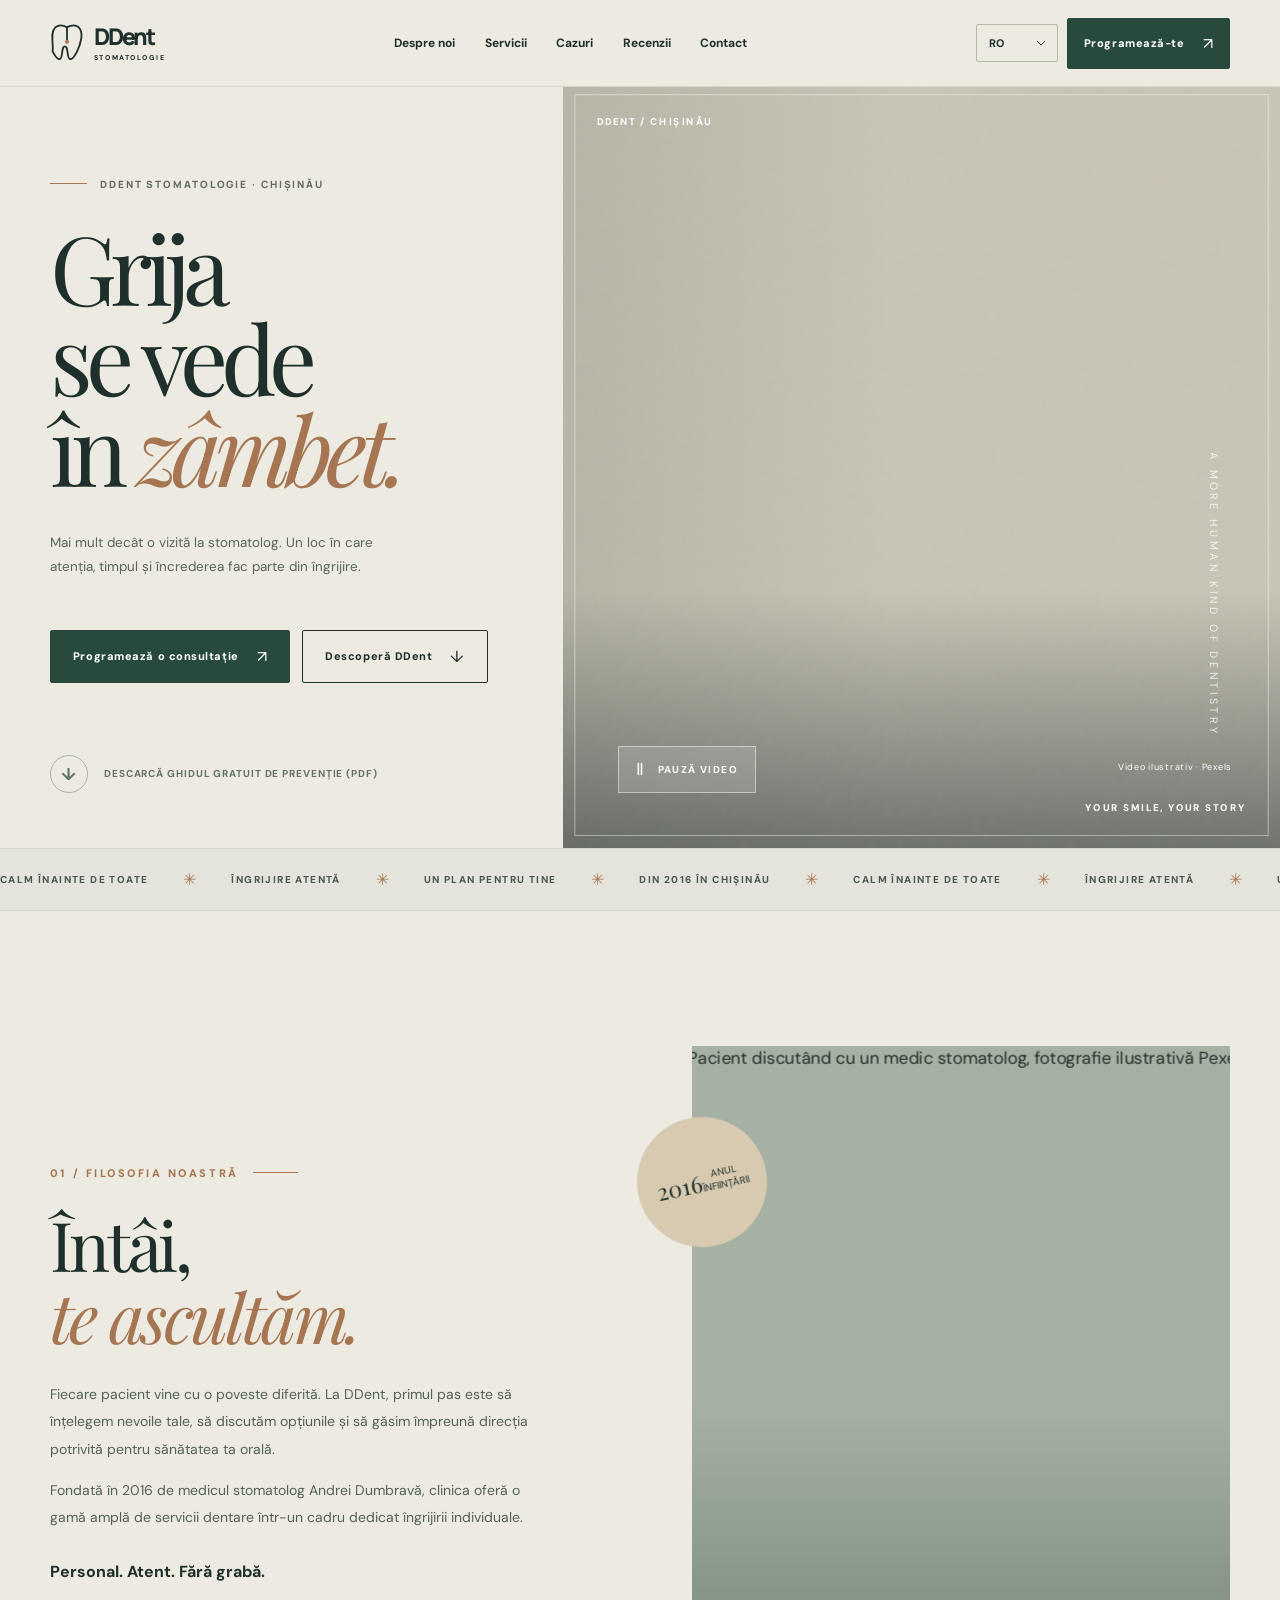
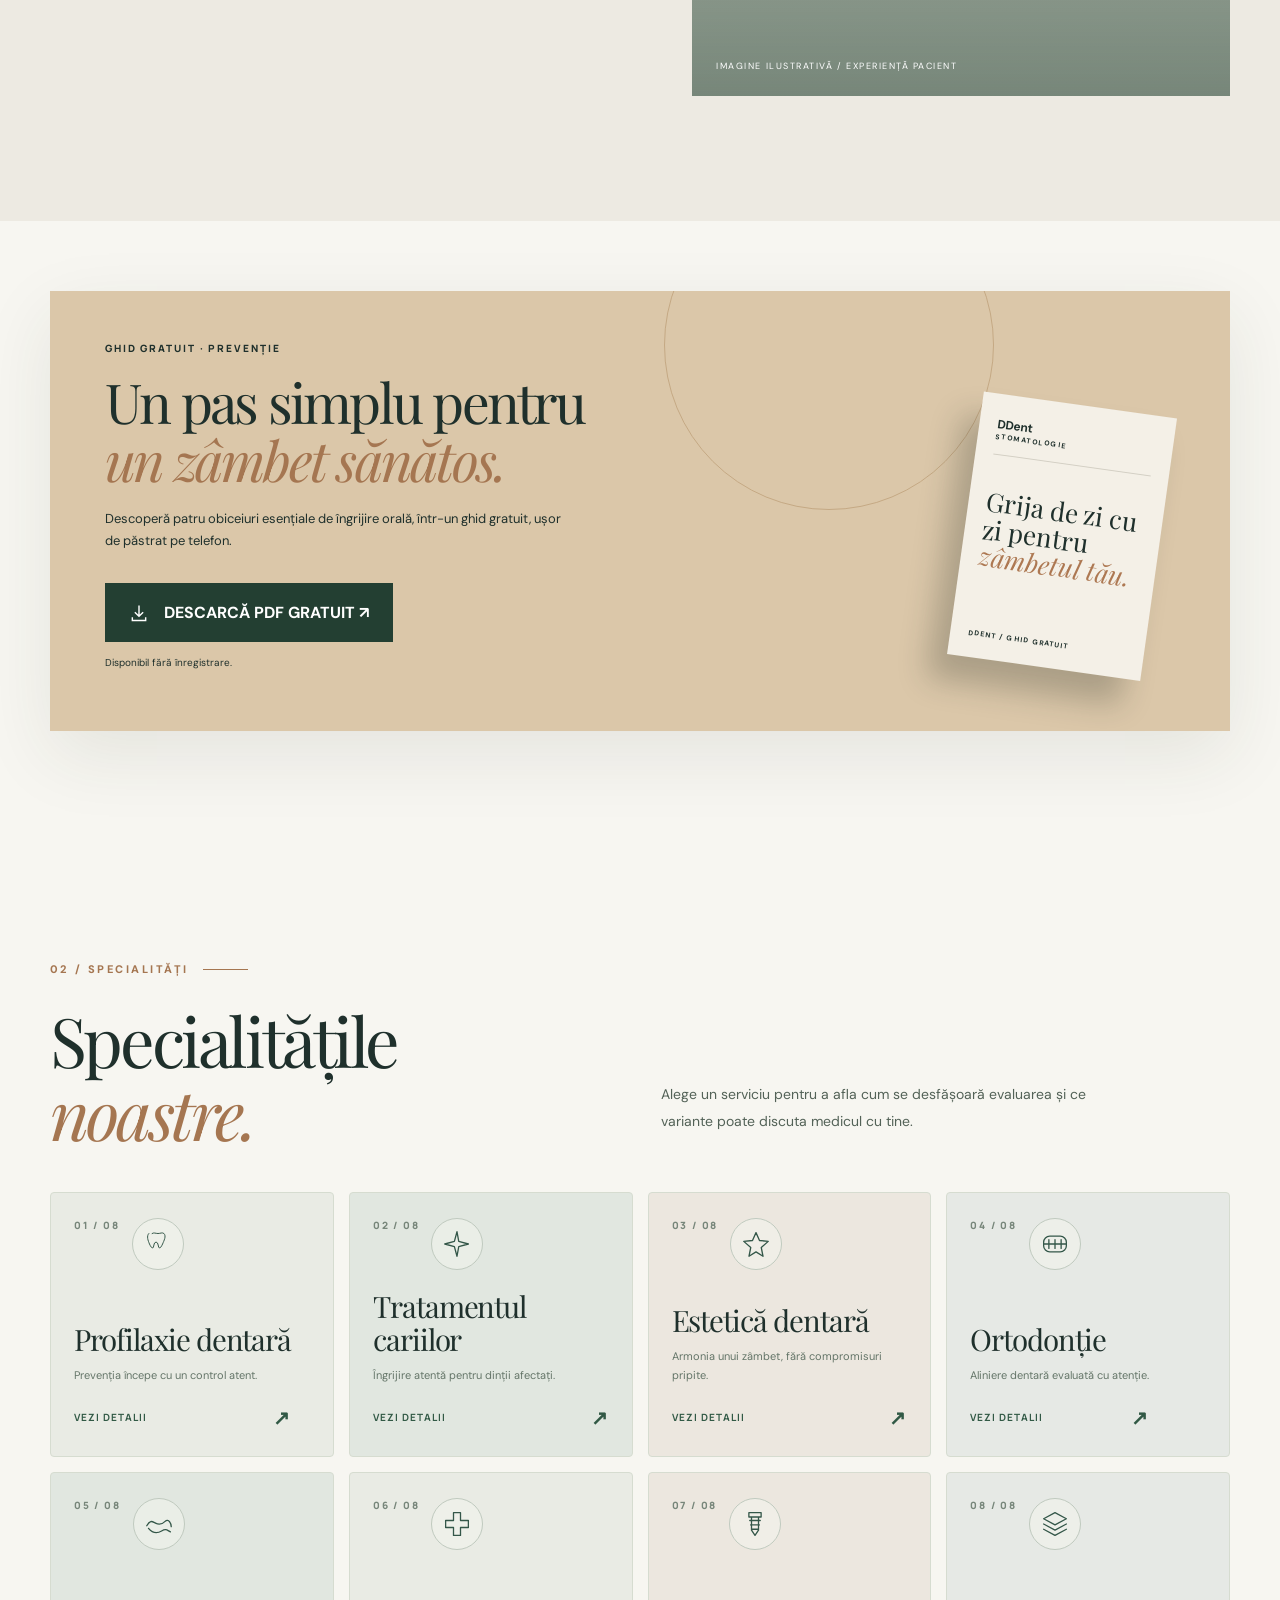
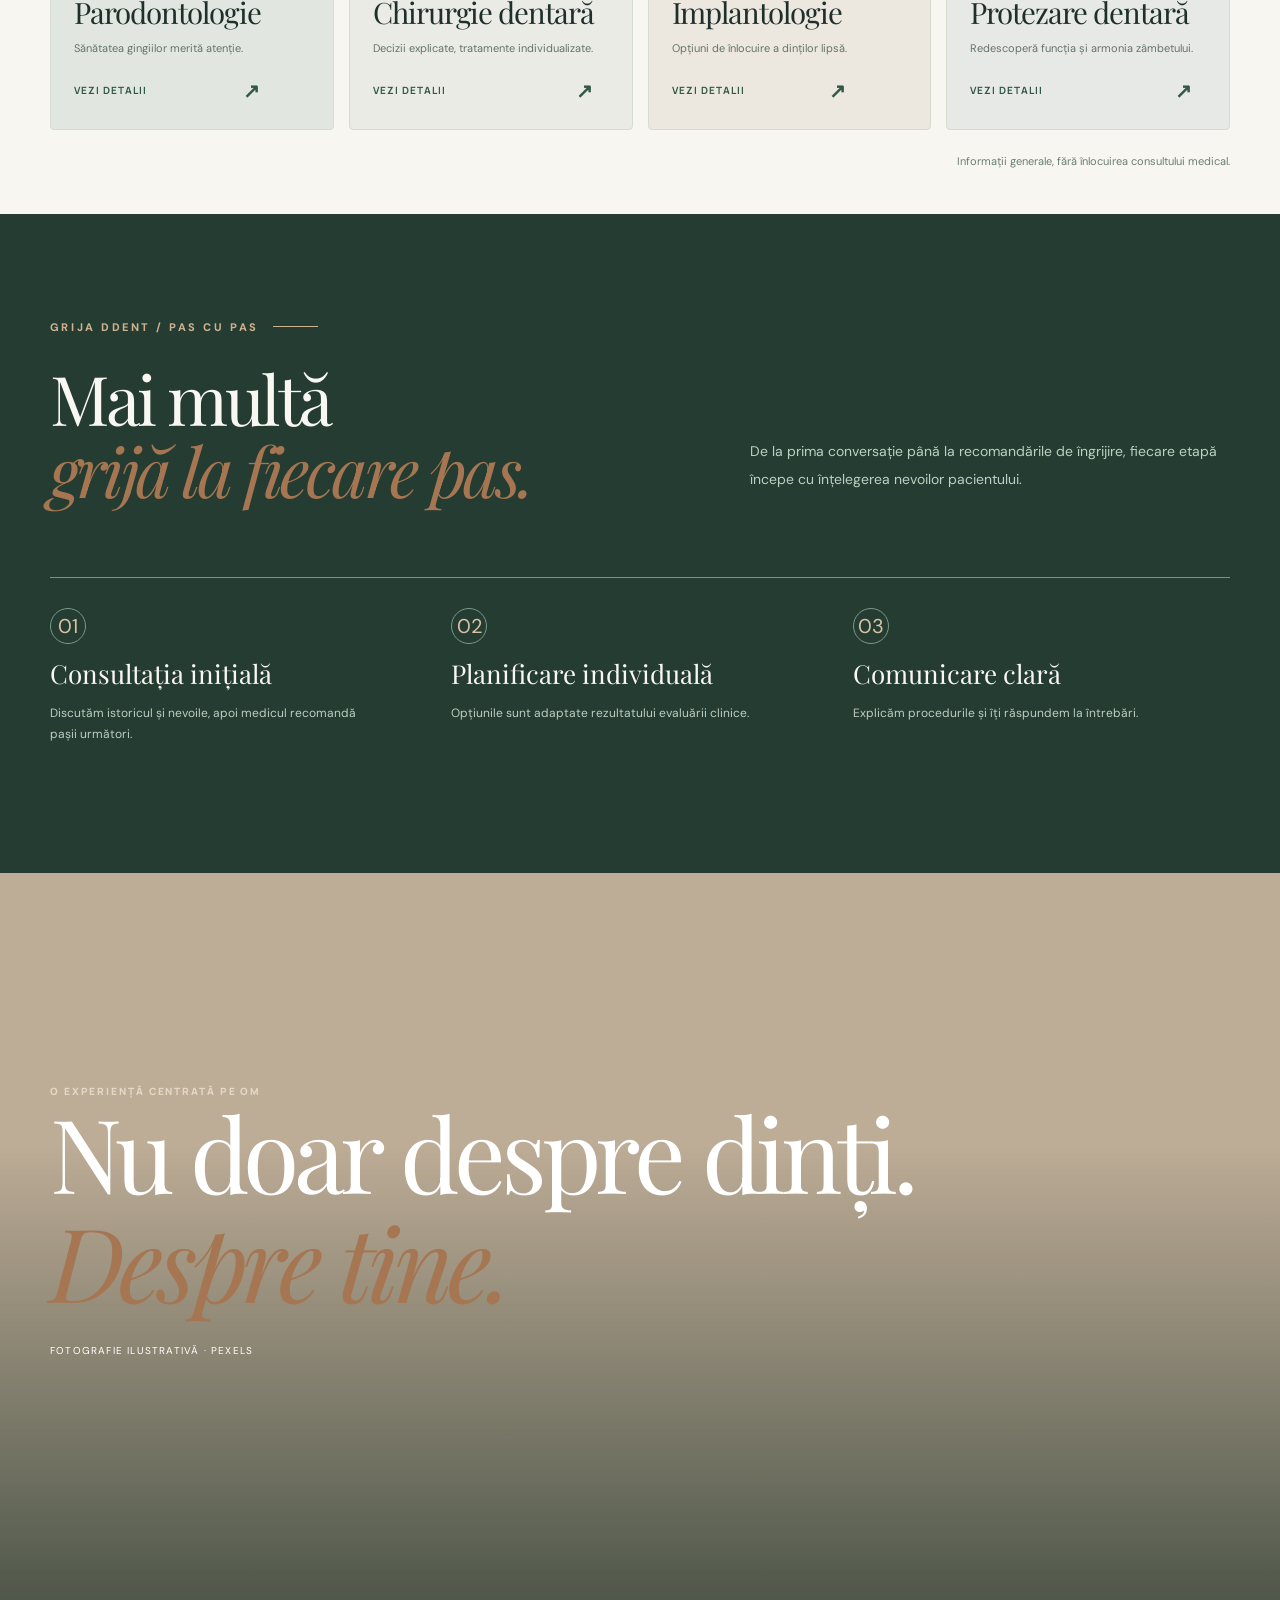
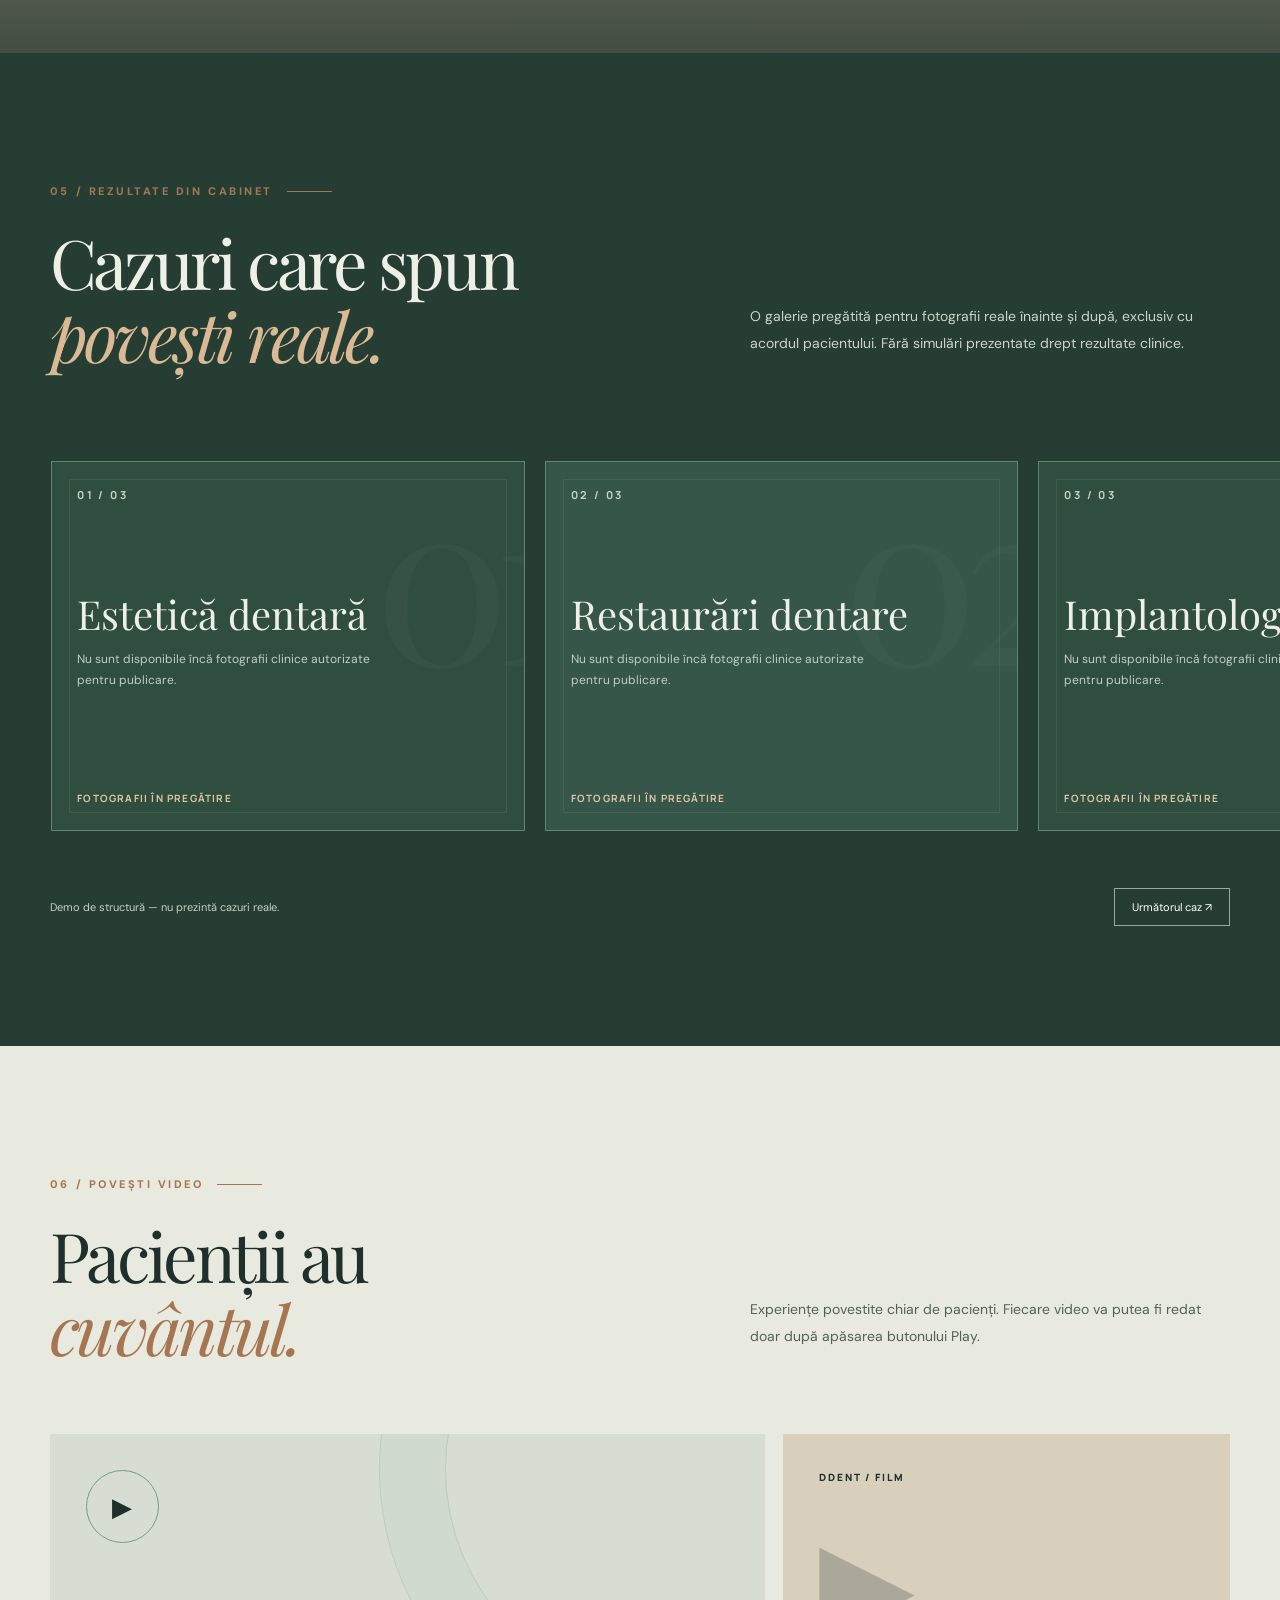
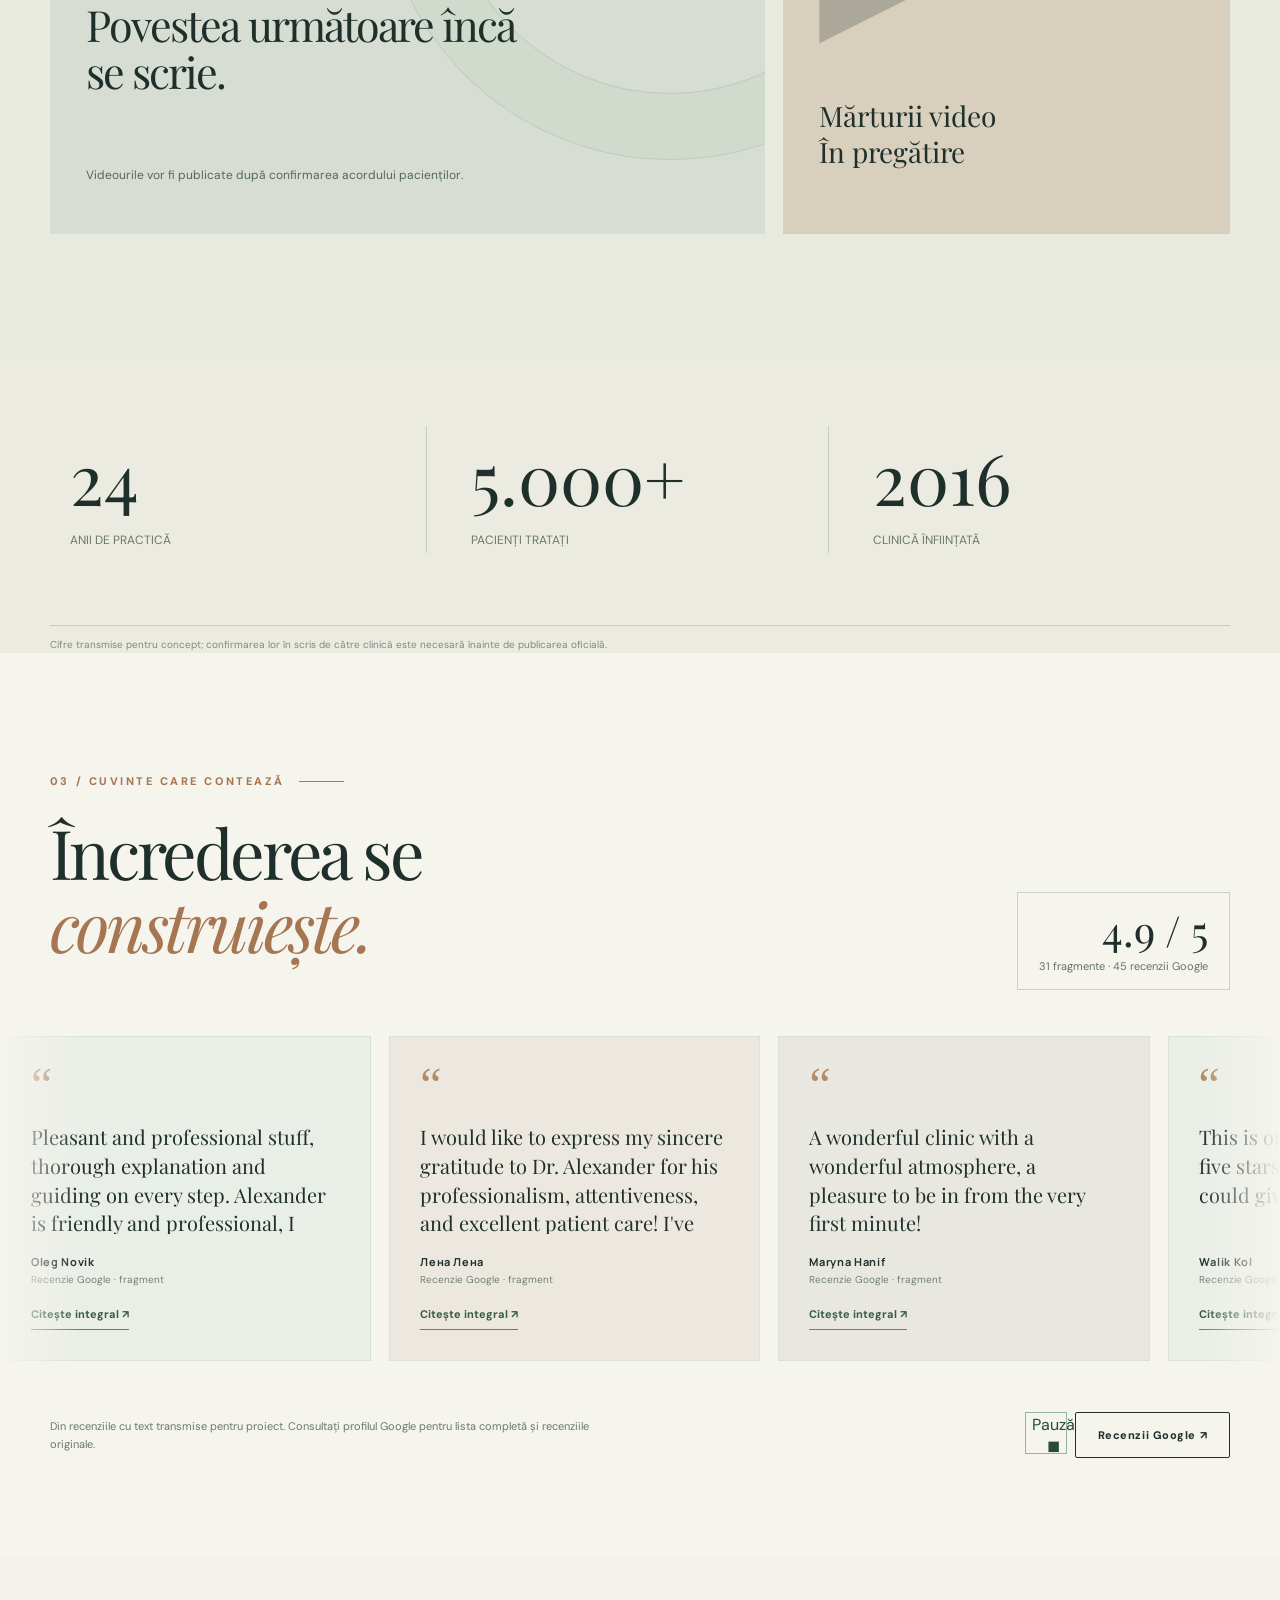
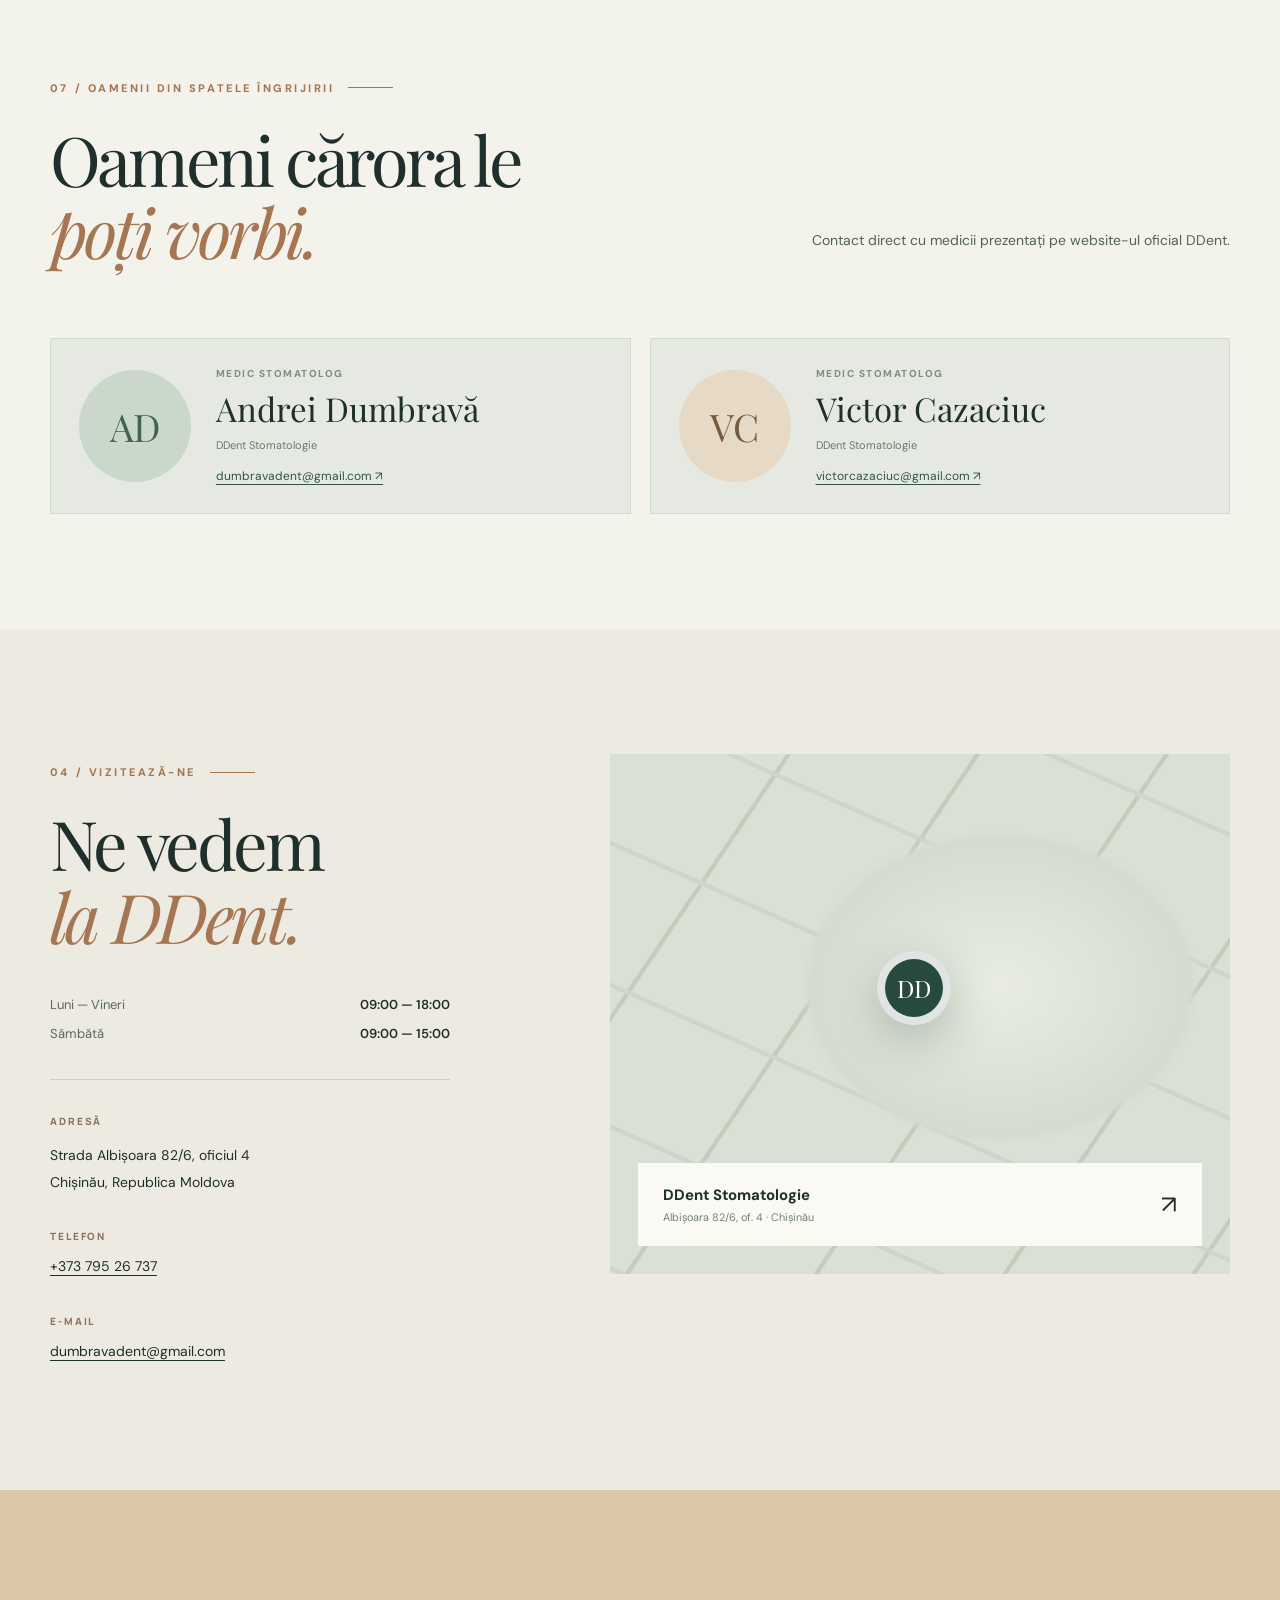
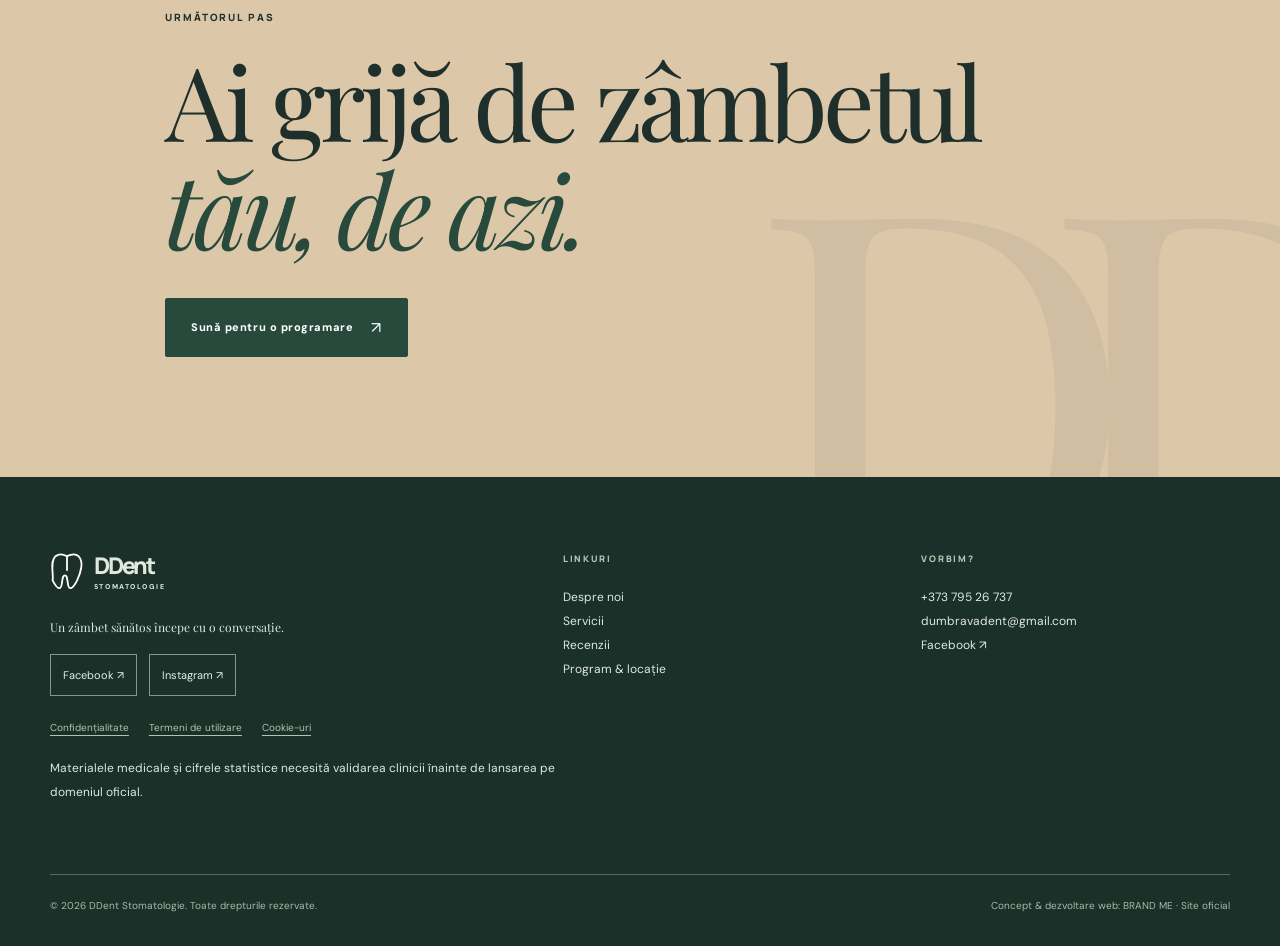
==== index.html @ 0c6f903b "feat: import full DDent website, assets, PDF, legal and locale files" ====
<!doctype html>
<html lang="ro">
<head>
  <meta charset="utf-8">
  <meta name="viewport" content="width=device-width, initial-scale=1, viewport-fit=cover">
  <meta name="theme-color" content="#edeae2">
  <meta name="description" content="DDent Stomatologie — îngrijire dentară atentă, tratamente personalizate și o echipă dedicată în Chișinău, str. Albișoara 82/6. Programează o consultație.">
  <meta name="robots" content="noindex,nofollow">
  <meta property="og:type" content="website">
  <meta property="og:locale" content="ro_RO">
  <meta property="og:title" content="DDent — Stomatologie cu grijă, în Chișinău">
  <meta property="og:description" content="Fiecare zâmbet merită să fie ascultat. Descoperă DDent Stomatologie.">
  <meta property="og:image" content="https://ddent-studio.vercel.app/og.png">
  <meta name="twitter:card" content="summary_large_image"><meta name="twitter:image" content="https://ddent-studio.vercel.app/og.png">
  <meta name="color-scheme" content="light">
  <link rel="canonical" href="https://ddent.md/">
  <link rel="preconnect" href="https://fonts.googleapis.com">
  <link rel="preconnect" href="https://fonts.gstatic.com" crossorigin>
  <link rel="preconnect" href="https://images.pexels.com" crossorigin>
  <link rel="preload" as="image" href="https://images.pexels.com/photos/3845810/pexels-photo-3845810.jpeg?auto=compress&cs=tinysrgb&w=1200&q=75" fetchpriority="high">
  <link href="https://fonts.googleapis.com/css2?family=DM+Sans:wght@400;500;600;700&family=Manrope:wght@400;500;600;700;800&family=Playfair+Display:ital,wght@0,400;0,500;0,600;1,400;1,500&display=swap" rel="stylesheet">
  <link rel="icon" type="image/svg+xml" href="/favicon.svg">
  <title>DDent — Stomatologie cu grijă | Chișinău</title>
  <style>
    :root{--paper:#edeae2;--linen:#f8f7f2;--ink:#1f302c;--forest:#274a3d;--sage:#9ea99a;--amber:#a57651;--line:#d8d8cf;--white:#fff;--display:"Playfair Display",Georgia,serif;--body:"DM Sans",Arial,sans-serif}
    *,*:before,*:after{box-sizing:border-box}
    html{scroll-behavior:smooth;scroll-padding-top:84px}
    body{margin:0;background:var(--paper);color:var(--ink);font-family:var(--body);-webkit-font-smoothing:antialiased}
    body.menu-open{overflow:hidden}
    ::selection{background:#c6dacd;color:var(--ink)}
    a{color:inherit;text-decoration:none}
    button{font:inherit;cursor:pointer}
    button:focus-visible,a:focus-visible,summary:focus-visible{outline:3px solid #c78d54;outline-offset:4px}
    .skip{position:absolute;left:12px;top:-70px;padding:12px;background:#fff;z-index:1000}.skip:focus{top:12px}
    .wrap{width:min(1420px,calc(100% - 7.8vw));margin:auto}
    .eyebrow{font-family:Manrope,Arial,sans-serif;letter-spacing:.19em;text-transform:uppercase;font-size:10px;font-weight:800}
    .serif{font-family:var(--display);font-weight:400}
    .line{height:1px;background:var(--line)}
    .nav{height:87px;background:var(--paper);display:flex;align-items:center;position:sticky;top:0;z-index:100;border-bottom:1px solid #d4d6cb;transition:height .3s,box-shadow .3s}
    .nav.scrolled{height:74px;box-shadow:0 6px 24px #182f2910}
    .nav-inner{display:flex;align-items:center;justify-content:space-between;gap:28px}
    .logo{display:flex;align-items:center;gap:10px;flex-shrink:0}
    .logo-symbol{width:34px;height:40px}
    .logo-text{display:flex;flex-direction:column;line-height:1}
    .logo-text strong{font-family:Manrope,Arial,sans-serif;font-size:23px;letter-spacing:-.095em;font-weight:800}
    .logo-text small{font-size:7px;font-weight:800;letter-spacing:.22em;margin-top:6px}
    .nav-links{display:flex;align-items:center;gap:clamp(17px,2.3vw,42px);font-size:12px;font-weight:700}
    .nav-links a{position:relative}
    .nav-links a:after{content:"";position:absolute;left:0;bottom:-6px;width:0;height:1px;background:var(--forest);transition:width .25s}
    .nav-links a:hover:after{width:100%}
    .nav-right{display:flex;align-items:center;gap:15px}
    .language{font-size:10px;letter-spacing:.1em;font-weight:800;opacity:.65}
    .pill{display:inline-flex;align-items:center;justify-content:center;gap:18px;padding:15px 22px;border-radius:2px;background:var(--forest);color:white;font-size:11px;font-weight:800;letter-spacing:.05em;transition:background .3s,transform .3s;border:1px solid var(--forest)}
    .pill:hover{background:#38674f;transform:translateY(-2px)}
    .pill.secondary{background:transparent;color:var(--ink);border-color:var(--ink)}
    .pill.secondary:hover{background:var(--ink);color:white}
    .pill .arrow{font-size:16px;font-weight:400}
    .menu-toggle{display:none;align-items:center;justify-content:center;border:0;background:none;padding:10px}
    .menu-toggle i{width:23px;height:2px;background:var(--ink);display:block;position:relative}
    .menu-toggle i:before,.menu-toggle i:after{content:"";position:absolute;width:23px;height:2px;left:0;background:var(--ink)}
    .menu-toggle i:before{top:-7px}.menu-toggle i:after{top:7px}
    .hero{position:relative;min-height:730px;display:grid;grid-template-columns:44% 56%;overflow:hidden}
    .hero-copy{position:relative;padding:clamp(65px,7vw,120px) 4% 55px max(3.9vw,calc((100vw - 1420px)/2));z-index:3;display:flex;flex-direction:column;justify-content:center}
    .hero-index{display:flex;align-items:center;gap:13px;color:#626e62}
    .hero-index:before{content:"";height:1px;width:37px;background:var(--amber)}
    h1{margin:31px 0 24px;font-family:var(--display);font-size:clamp(68px,7.45vw,127px);font-weight:400;line-height:.95;letter-spacing:-.075em}
    h1 em{font-weight:400;color:var(--amber)}
    .hero-sub{font-size:clamp(13px,1.05vw,16px);line-height:1.8;color:#56665c;max-width:340px}
    .hero-actions{display:flex;gap:12px;flex-wrap:wrap;margin-top:37px}
    .hero-foot{display:flex;align-items:center;gap:16px;margin-top:72px;font-size:10px;letter-spacing:.09em;font-weight:700;color:#627166}
    .hero-foot .ring{width:38px;height:38px;border-radius:50%;border:1px solid #a9b2a6;display:flex;align-items:center;justify-content:center;font-size:17px}
    .hero-visual{position:relative;overflow:hidden;background:#c9c5b6;min-height:730px}
    .hero-visual video{position:absolute;inset:0;width:100%;height:100%;object-fit:cover;filter:saturate(.61) contrast(.94) sepia(.1);transform:scale(1.08);pointer-events:none}
    .hero-visual:after{content:"";position:absolute;inset:0;background:linear-gradient(90deg,#2b352e1c,transparent 46%),linear-gradient(0deg,#1d282c85,transparent 34%)}
    .glass-grain{position:absolute;inset:0;opacity:.14;pointer-events:none;z-index:1;background-image:url('data:image/svg+xml,%3Csvg viewBox="0 0 180 180" xmlns="http://www.w3.org/2000/svg"%3E%3Cfilter id="n"%3E%3CfeTurbulence type="fractalNoise" baseFrequency=".5" numOctaves="3" stitchTiles="stitch"/%3E%3C/filter%3E%3Crect width="100%25" height="100%25" filter="url(%23n)" opacity=".3"/%3E%3C/svg%3E')}
    .hero-overprint{position:absolute;inset:37px;z-index:2;pointer-events:none;border:1px solid #ffffff6b}
    .hero-overprint:before,.hero-overprint:after{position:absolute;color:#fff;letter-spacing:.17em;font-size:9px;font-weight:800}
    .hero-overprint:before{content:"DDENT /  CHIȘINĂU";top:19px;left:20px}
    .hero-overprint:after{content:"YOUR SMILE, YOUR STORY";bottom:19px;right:20px}
    .hero-vertical{position:absolute;z-index:2;right:60px;top:50%;writing-mode:vertical-rl;text-transform:uppercase;letter-spacing:.3em;font-size:10px;color:white;opacity:.83}
    .video-control{position:absolute;z-index:5;bottom:55px;left:55px;display:flex;align-items:center;gap:12px;color:#fff;background:#ffffff23;border:1px solid #ffffff78;backdrop-filter:blur(9px);padding:12px 17px;font-size:10px;letter-spacing:.14em}
    .video-control span{font-size:16px}
    .hero-visual .visual-caption{position:absolute;right:48px;bottom:75px;z-index:2;color:#fff;font-size:9px;letter-spacing:.08em}
    .ribbon{border-top:1px solid #d8d8cf;border-bottom:1px solid #d8d8cf;background:#e4e4dc;overflow:hidden}
    .ribbon-in{display:flex;white-space:nowrap;align-items:center;gap:35px;padding:20px 0;width:max-content;animation:marquee 34s linear infinite}
    .ribbon-in span{font-size:10px;letter-spacing:.14em;font-weight:800;text-transform:uppercase;color:#4a584d}
    .ribbon-in i{font-size:16px;color:var(--amber);font-style:normal}
    @keyframes marquee{to{transform:translateX(-50%)}}
    .about{padding:135px 0 125px}
    .about-grid{display:grid;grid-template-columns:1fr 1.02fr;gap:clamp(40px,9vw,140px);align-items:center}
    .section-number{font-size:11px;font-weight:800;letter-spacing:.23em;color:var(--amber);margin-bottom:28px;display:flex;align-items:center;gap:14px}
    .section-number:after{content:"";width:45px;height:1px;background:var(--amber)}
    h2{font-family:var(--display);font-weight:400;letter-spacing:-.05em;line-height:1.06;font-size:clamp(48px,5.35vw,90px);margin:0 0 28px}
    h2 em{font-weight:400;color:var(--amber)}
    .bodycopy{font-size:14px;line-height:1.95;color:#536257;max-width:480px}
    .about-grid .overline{margin:26px 0 0;font-weight:700;line-height:1.8}
    .portrait-frame{height:min(62vw,650px);position:relative;overflow:hidden;background:#a6b1a4}
    .portrait-frame img{width:100%;height:100%;object-fit:cover;filter:saturate(.63);will-change:transform;transform:translate3d(0,0,0) scale(1.1)}
    .portrait-frame:after{content:"";position:absolute;inset:0;background:linear-gradient(0deg,#19322555,transparent 45%)}
    .photo-label{position:absolute;bottom:24px;left:24px;z-index:2;color:white;font-size:9px;letter-spacing:.17em;text-transform:uppercase}
    .mini-badge{position:absolute;z-index:3;left:-55px;top:11%;width:130px;height:130px;border-radius:50%;background:#d8c9b1;display:flex;align-items:center;justify-content:center;text-align:center;font-family:var(--display);font-size:23px;transform:rotate(-12deg)}
    .mini-badge span{font-size:10px;display:block;font-family:var(--body);line-height:1.3}
    .section-intro{display:flex;align-items:end;justify-content:space-between;gap:35px;margin-bottom:70px}
    .section-intro h2{max-width:720px;margin-bottom:0}
    .services{background:#243c32;color:var(--linen);padding:115px 0 135px}
    .services .section-number{color:#cfb18d}
    .services .section-number:after{background:#cfb18d}
    .services .section-intro .bodycopy{color:#bed0be}
    .service-list{border-top:1px solid #688077}
    .service-row{border-bottom:1px solid #688077;position:relative;transition:background .3s}
    .service-row:hover,.service-row[open]{background:#2d4d3f}
    .service-row summary{cursor:pointer;list-style:none;display:grid;grid-template-columns:70px 1fr 55px;align-items:center;padding:28px 18px 29px 4px;gap:20px}
    .service-row summary::-webkit-details-marker{display:none}
    .service-num{color:#b5c5b7;font-size:11px;letter-spacing:.16em}
    .service-title{font-family:var(--display);font-size:clamp(28px,3.3vw,50px);letter-spacing:-.035em}
    .service-icon{width:39px;height:39px;border:1px solid #8da297;border-radius:50%;display:grid;place-items:center;font-size:21px;transition:transform .3s}
    .service-row[open] .service-icon{transform:rotate(45deg)}
    .service-details{padding:0 80px 25px 94px;color:#d4e1d3;font-size:13px;line-height:1.8;max-width:800px}
    .service-details a{color:#f3d8b6;font-size:11px;font-weight:800;letter-spacing:.08em;display:inline-block;margin-top:8px}
    .editorial{height:70vw;min-height:560px;max-height:780px;position:relative;background:#bdac96;overflow:hidden;display:flex;align-items:end}
    .editorial img{position:absolute;inset:0;width:100%;height:115%;object-fit:cover;object-position:center 38%;filter:saturate(.63);transform:translate3d(0,0,0) scale(1.07)}
    .editorial:after{content:"";position:absolute;inset:0;background:linear-gradient(0deg,#10271fb5,transparent 65%)}
    .editorial-content{position:relative;z-index:2;color:white;padding-bottom:75px}
    .editorial-content h2{font-size:clamp(54px,8vw,118px);max-width:950px}
    .editorial-content .eyebrow{color:#e4d8c6}
    .numbers{display:grid;grid-template-columns:repeat(3,1fr);gap:24px;border-bottom:1px solid #c6cec4;padding:54px 0}
    .number-cell{border-right:1px solid #c6cec4;padding:4px 20px}
    .number-cell:last-child{border:0}
    .number-cell strong{font-family:var(--display);font-size:clamp(36px,4vw,60px);font-weight:400}
    .number-cell span{display:block;font-size:11px;color:#6a796d;margin-top:7px}
    .reviews{padding:135px 0 125px;background:#f5f4ed}
    .reviews-grid{display:grid;grid-template-columns:repeat(3,1fr);gap:1px;background:#d5d9cf;border:1px solid #d5d9cf}
    .review{padding:40px 32px 35px;background:#f5f4ed;display:flex;flex-direction:column;min-height:335px}
    .quote-symbol{font-family:Georgia,serif;color:#a57f5f;font-size:53px;height:45px}
    .review blockquote{margin:18px 0 28px;font-family:var(--display);font-size:clamp(17px,1.6vw,23px);line-height:1.57;letter-spacing:-.015em;flex-grow:1}
    .review-author{font-size:12px;font-weight:800;letter-spacing:.04em}
    .review-sub{font-size:10px;color:#718174;margin-top:5px}
    .reviews-note{display:flex;align-items:center;justify-content:space-between;gap:25px;font-size:11px;color:#728176;margin-top:25px}
    .map-section{background:var(--paper);padding:125px 0}
    .visit-grid{display:grid;grid-template-columns:.85fr 1.15fr;gap:8vw;align-items:start}
    .visit-grid h2{margin-bottom:44px}
    .hours{display:grid;grid-template-columns:1fr auto;gap:12px 24px;max-width:400px;padding-bottom:37px;border-bottom:1px solid #cbd1c8;font-size:13px}
    .hours span{color:#5a6a60}.hours strong{font-weight:600}
    .contact-block{margin-top:34px}
    .contact-block .eyebrow{color:#8e7459;margin-bottom:10px}
    .contact-block p,.contact-block a{font-size:14px;line-height:1.9}
    .contact-block a{text-decoration:underline;text-underline-offset:4px}
    .map-link{display:block;position:relative;overflow:hidden;height:520px;background:#d8d8cf}
    .map-link .map-art{position:absolute;inset:0;background:radial-gradient(ellipse at 62% 42%,#e9ede1 0%,#d6dbd0 32%,transparent 34%),repeating-linear-gradient(24deg,transparent 0 45px,#ced5ca 45px 49px,transparent 49px 120px),repeating-linear-gradient(-56deg,transparent 0 65px,#c4cdbd 65px 69px,transparent 69px 145px),#dbe0d5;transform:scale(1.06);transition:transform .55s}
    .map-link:hover .map-art{transform:scale(1.13)}
    .map-pin{position:absolute;left:49%;top:45%;width:74px;height:74px;border-radius:50%;background:var(--forest);border:8px solid #ffffffdb;display:grid;place-items:center;box-shadow:0 15px 45px #2b4d3a44;color:#fff;font-family:var(--display);font-size:24px;transform:translate(-50%,-50%)}
    .map-caption{position:absolute;bottom:28px;left:28px;right:28px;background:#faf9f3;padding:22px 25px;display:flex;align-items:center;justify-content:space-between;gap:10px;font-size:13px}
    .map-caption b{display:block;font-size:15px}.map-caption small{display:block;color:#738073;margin-top:5px}
    .map-caption .arr{font-size:25px}
    .cta{background:#ddc7a9;padding:120px 0;position:relative;overflow:hidden}
    .cta:after{content:"DD";position:absolute;right:-60px;bottom:-170px;font-family:var(--display);font-size:540px;letter-spacing:-.17em;line-height:1;opacity:.06;pointer-events:none}
    .cta-inner{position:relative;z-index:2;max-width:950px}
    .cta h2{font-size:clamp(62px,8vw,115px);margin:22px 0 35px}
    .cta h2 em{color:var(--forest)}
    .cta .pill{padding:18px 25px}
    .footer{background:#1b3028;color:#f2f1e9;padding:75px 0 30px}
    .footer-grid{display:grid;grid-template-columns:1.5fr 1fr 1fr;gap:50px}
    .footer .logo-symbol{filter:brightness(0) invert(1)}
    .footer-desc{font-family:var(--display);font-size:25px;line-height:1.4;max-width:370px;margin:23px 0 0}
    .footer .eyebrow{font-size:9px;color:#b9c7b7;margin-bottom:20px}
    .footer p,.footer a{font-size:12px;line-height:2;color:#e0e9dd}
    .footer a:hover{text-decoration:underline}
    .footer-bottom{display:flex;justify-content:space-between;align-items:center;gap:18px;margin-top:70px;padding-top:21px;border-top:1px solid #53695a;color:#a9baa8;font-size:10px}
    .footer-bottom a{font-size:10px;color:#a9baa8}
    .mobile-book{display:none}
    .reveal{opacity:0;transform:translateY(28px);transition:opacity .85s ease,transform .85s cubic-bezier(.21,.72,.29,1)}
    .reveal.visible{opacity:1;transform:translateY(0)}
    .visual-label{font-size:9px;text-transform:uppercase;letter-spacing:.17em}
    @media(max-width:1100px){.nav-links{gap:15px}.nav-right .language{display:none}.hero{grid-template-columns:47% 53%}.hero-copy{padding-right:2%}.hero-foot{margin-top:42px}}
    @media(max-width:800px){.nav{height:72px}.nav.scrolled{height:68px}.nav-links{display:none;position:fixed;left:0;right:0;top:70px;height:calc(100dvh - 70px);background:var(--paper);padding:55px 8vw;flex-direction:column;align-items:flex-start;gap:32px;font-family:var(--display);font-size:34px;z-index:200}.nav-links.open{display:flex}.nav-right .pill{display:none}.menu-toggle{display:flex}.hero{display:flex;flex-direction:column-reverse;min-height:unset}.hero-visual{min-height:430px;height:57vh;max-height:680px}.hero-copy{padding:55px 7vw 70px}.hero h1{font-size:clamp(65px,11vw,100px);margin:21px 0}.hero-sub{max-width:540px}.hero-foot{margin-top:45px}.about-grid,.visit-grid{grid-template-columns:1fr}.about{padding:90px 0}.portrait-frame{height:520px}.mini-badge{left:-20px;width:110px;height:110px}.services{padding:85px 0}.section-intro{display:block;margin-bottom:40px}.section-intro .bodycopy{margin-top:25px}.editorial{height:670px}.reviews{padding:90px 0}.reviews-grid{grid-template-columns:1fr}.review{min-height:210px;padding:30px}.review blockquote{font-size:21px}.map-section{padding:90px 0}.footer-grid{grid-template-columns:1fr 1fr}.footer-grid > div:first-child{grid-column:1/-1}.cta{padding:90px 0}}
    @media(max-width:520px){.wrap{width:calc(100% - 38px)}.logo-symbol{width:29px}.logo-text strong{font-size:21px}.hero-visual{min-height:360px;height:49vh}.hero-overprint{inset:17px}.hero-overprint:before{left:13px;top:13px;font-size:8px}.hero-overprint:after{bottom:12px;right:13px;font-size:8px}.hero-vertical{right:33px}.video-control{left:32px;bottom:36px;padding:10px 12px}.hero-visual .visual-caption{display:none}.hero-copy{padding:48px 19px 57px}.hero h1{font-size:clamp(63px,14.5vw,89px)}.hero-actions .pill{width:100%}.hero-foot{margin-top:35px}.about{padding:75px 0}.portrait-frame{height:390px}.mini-badge{width:94px;height:94px;left:-5px;font-size:20px}.mini-badge span{font-size:8px}h2{font-size:clamp(48px,12vw,70px)}.service-row summary{grid-template-columns:36px 1fr 35px;gap:9px;padding:21px 7px}.service-title{font-size:clamp(25px,7vw,37px)}.service-details{padding:0 25px 23px 45px}.editorial{min-height:520px;height:590px}.editorial-content{padding-bottom:45px}.editorial-content h2{font-size:58px}.numbers{grid-template-columns:1fr;gap:0}.number-cell{border-right:0;border-bottom:1px solid #c6cec4;padding:16px 0}.number-cell:last-child{border:0}.number-cell strong{font-size:45px}.reviews-note{flex-direction:column;align-items:flex-start}.map-link{height:390px}.map-caption{bottom:16px;left:16px;right:16px;padding:17px;font-size:11px}.map-caption b{font-size:13px}.cta h2{font-size:65px}.cta:after{font-size:350px;bottom:-110px}.footer{padding-bottom:90px}.footer-grid{grid-template-columns:1fr;gap:28px}.footer-grid > div:first-child{grid-column:auto}.footer-bottom{display:block}.footer-bottom span{display:block;margin-bottom:12px}.mobile-book{position:fixed;bottom:0;left:0;right:0;z-index:99;padding:10px max(16px,env(safe-area-inset-right)) calc(10px + env(safe-area-inset-bottom));display:flex;gap:9px;background:#edeae2ec;backdrop-filter:blur(12px);border-top:1px solid #c4cbc0}.mobile-book a{flex:1;text-align:center;font-size:11px;padding:14px 9px}.mobile-book a:last-child{background:transparent;color:var(--forest);border-color:var(--forest)}}
    @media(prefers-reduced-motion:reduce){html{scroll-behavior:auto}*,*:before,*:after{animation:none!important;transition:none!important}.reveal{opacity:1;transform:none}.portrait-frame img,.editorial img,.hero-visual video{transform:none!important}}
  </style>
  <script type="application/ld+json">{"@context":"https://schema.org","@type":"Dentist","name":"DDent Stomatologie","url":"https://ddent.md/","telephone":"+37379526737","address":{"@type":"PostalAddress","streetAddress":"Strada Albișoara 82/6, of. 4","addressLocality":"Chișinău","addressCountry":"MD","postalCode":"MD-2005"},"openingHoursSpecification":[{"@type":"OpeningHoursSpecification","dayOfWeek":["Monday","Tuesday","Wednesday","Thursday","Friday"],"opens":"09:00","closes":"18:00"},{"@type":"OpeningHoursSpecification","dayOfWeek":"Saturday","opens":"09:00","closes":"15:00"}]}</script>
<link rel="stylesheet" href="/enhancements.css">
</head>
<body>
<a href="#main" class="skip">Sari la conținut</a>
<header class="nav" id="navigation">
  <div class="wrap nav-inner">
    <a class="logo" href="#acasa" aria-label="DDent Stomatologie — acasă">
      <svg class="logo-symbol" viewBox="0 0 43 50" fill="none" aria-hidden="true"><path d="M7 5C11 1.8 16 2 21.5 5c6-3 11.1-3.2 14.5 0 7.6 7.1 2.1 22.6-1.7 30.5-2.7 5.6-6.4 10-9 10-3.3 0-2.6-11-4.3-14.5-1.1-2.3-3.3-2.3-4.4 0-1.7 3.5-1 14.5-4.3 14.5-2.6 0-6.2-4.4-9-10C4.9 27.6-.6 12.1 7 5Z" stroke="currentColor" stroke-width="2.3"/><path d="M21.5 5v18.5" stroke="currentColor" stroke-width="2.3"/><circle cx="21.5" cy="23.5" r="2.5" fill="#A57651"/></svg>
      <span class="logo-text"><strong>DDent</strong><small>STOMATOLOGIE</small></span>
    </a>
    <nav class="nav-links" id="navLinks" aria-label="Navigare principală">
      <a href="#filosofie">Despre noi</a><a href="#servicii">Servicii</a><a href="#cazuri">Cazuri</a><a href="#recenzii">Recenzii</a><a href="#viziteaza">Contact</a>
    </nav>
    <div class="nav-right"><select class="language-picker" id="langSelect" aria-label="Select language"><option value="ro">RO</option><option value="ru">RU</option><option value="en">EN</option></select><a class="pill" href="tel:+37379526737">Programează-te <span class="arrow">↗</span></a><button type="button" id="menuToggle" class="menu-toggle" aria-label="Deschide meniul" aria-controls="navLinks" aria-expanded="false"><i></i></button></div>
  </div>
</header>
<main id="main">
  <section class="hero" id="acasa" aria-label="Bine ai venit la DDent">
    <div class="hero-copy"><div class="hero-index eyebrow">DDent Stomatologie · Chișinău</div><h1>Grija<br>se vede<br>în <em>zâmbet.</em></h1><p class="hero-sub">Mai mult decât o vizită la stomatolog. Un loc în care atenția, timpul și încrederea fac parte din îngrijire.</p><div class="hero-actions"><a class="pill" href="tel:+37379526737">Programează o consultație <span class="arrow">↗</span></a><a class="pill secondary" href="#filosofie">Descoperă DDent <span class="arrow">↓</span></a></div><div class="hero-foot"><span class="ring">↓</span><a href="/ghid-ddent.pdf" download="Ghidul-zambetului-DDent.pdf">DESCARCĂ GHIDUL GRATUIT DE PREVENȚIE (PDF)</a></div></div>
    <div class="hero-visual" id="heroVisual"><video id="heroVideo" autoplay muted loop playsinline preload="metadata" poster="https://images.pexels.com/photos/3845810/pexels-photo-3845810.jpeg?auto=compress&cs=tinysrgb&w=1600&q=80" aria-label="Cadre cinematografice ilustrative dintr-un cabinet stomatologic"><source src="https://videos.pexels.com/video-files/5356842/5356842-hd_1920_1080_25fps.mp4" type="video/mp4"></video><div class="glass-grain" data-depth="0.08"></div><div class="hero-overprint" data-depth="0.14"></div><div class="hero-vertical" data-depth="0.24">A MORE HUMAN KIND OF DENTISTRY</div><button class="video-control" id="videoToggle" aria-label="Pune videoclipul pe pauză"><span id="videoIcon">Ⅱ</span> <b id="videoState">PAUZĂ VIDEO</b></button><span class="visual-caption">Video ilustrativ · Pexels</span></div>
  </section>
  <div class="ribbon" aria-hidden="true"><div class="ribbon-in"><span>Calm înainte de toate</span><i>✳</i><span>Îngrijire atentă</span><i>✳</i><span>Un plan pentru tine</span><i>✳</i><span>Din 2016 în Chișinău</span><i>✳</i><span>Calm înainte de toate</span><i>✳</i><span>Îngrijire atentă</span><i>✳</i><span>Un plan pentru tine</span><i>✳</i><span>Din 2016 în Chișinău</span><i>✳</i></div></div>
  <section class="about" id="filosofie"><div class="wrap about-grid">
    <div class="reveal"><p class="section-number">01 / FILOSOFIA NOASTRĂ</p><h2>Întâi,<br><em>te ascultăm.</em></h2><p class="bodycopy">Fiecare pacient vine cu o poveste diferită. La DDent, primul pas este să înțelegem nevoile tale, să discutăm opțiunile și să găsim împreună direcția potrivită pentru sănătatea ta orală.</p><p class="bodycopy">Fondată în 2016 de medicul stomatolog Andrei Dumbravă, clinica oferă o gamă amplă de servicii dentare într-un cadru dedicat îngrijirii individuale.</p><p class="overline">Personal. Atent. Fără grabă.</p></div>
    <div style="position:relative" class="reveal"><div class="portrait-frame"><img src="https://images.pexels.com/photos/3845657/pexels-photo-3845657.jpeg?auto=compress&cs=tinysrgb&w=1400&q=84" loading="lazy" alt="Pacient discutând cu un medic stomatolog, fotografie ilustrativă Pexels" data-depth="-0.08"><div class="photo-label">Imagine ilustrativă / experiență pacient</div></div><div class="mini-badge">2016<span>ANUL<br>ÎNFIINȚĂRII</span></div></div>
  </div></section><section class="guide-spot" id="ghid"><div class="wrap"><div class="guide-panel reveal"><div class="guide-content"><div class="eyebrow">GHID GRATUIT · PREVENȚIE</div><h2>Un pas simplu pentru<br><em>un zâmbet sănătos.</em></h2><p>Descoperă patru obiceiuri esențiale de îngrijire orală, într-un ghid gratuit, ușor de păstrat pe telefon.</p><a class="guide-cta" href="/ghid-ddent.pdf" download="Ghidul-zambetului-DDent.pdf"><svg viewBox="0 0 24 24" fill="none" stroke="currentColor" stroke-width="1.7"><path d="M12 3v13m-5-5 5 5 5-5M4 17v4h16v-4"/></svg>DESCARCĂ PDF GRATUIT ↗</a><p style="font-size:10px;margin-top:12px">Disponibil fără înregistrare.</p></div><div class="guide-preview" aria-hidden="true"><div class="guide-book"><b>DDent<small style="display:block;font-size:7px;letter-spacing:1.6px">STOMATOLOGIE</small></b><div class="book-title">Grija de zi cu zi pentru <em>zâmbetul tău.</em></div></div></div></div></div></section>
  <section class="specialties" id="servicii"><div class="wrap"><p class="section-number">02 / SPECIALITĂȚI</p><div class="specialty-intro"><h2>Specialitățile <em>noastre.</em></h2><p class="bodycopy">Alege un serviciu pentru a afla cum se desfășoară evaluarea și ce variante poate discuta medicul cu tine.</p></div><div class="specialty-grid" id="specialtyGrid" aria-label="Specialități stomatologice"><noscript>Profilaxie, carii, estetică, ortodonție, parodontologie, chirurgie, implantologie și protezare.</noscript></div><p class="specialty-foot">Informații generale, fără înlocuirea consultului medical.</p></div></section>
<section class="services" id="proces"><div class="wrap"><p class="section-number">GRIJA DDENT / PAS CU PAS</p><div class="section-intro"><h2>Mai multă<br><em>grijă la fiecare pas.</em></h2><p class="bodycopy">De la prima conversație până la recomandările de îngrijire, fiecare etapă începe cu înțelegerea nevoilor pacientului.</p></div><div class="services-summary"><div><span class="sm-icon">01</span><h3>Consultația inițială</h3><p>Discutăm istoricul și nevoile, apoi medicul recomandă pașii următori.</p></div><div><span class="sm-icon">02</span><h3>Planificare individuală</h3><p>Opțiunile sunt adaptate rezultatului evaluării clinice.</p></div><div><span class="sm-icon">03</span><h3>Comunicare clară</h3><p>Explicăm procedurile și îți răspundem la întrebări.</p></div></div></div></section>
  <section class="editorial" id="experienta" aria-label="Experiența vizitei"><img src="https://images.pexels.com/photos/3884101/pexels-photo-3884101.jpeg?auto=compress&cs=tinysrgb&w=1920&q=85" loading="lazy" alt="Medic stomatolog conversând cu un pacient într-o clinică, fotografie ilustrativă" data-depth="-0.13"><div class="wrap editorial-content reveal"><div class="eyebrow">O EXPERIENȚĂ CENTRATĂ PE OM</div><h2>Nu doar despre dinți.<br><em>Despre tine.</em></h2><p style="font-size:10px;letter-spacing:.12em">FOTOGRAFIE ILUSTRATIVĂ · PEXELS</p></div></section><section class="case-section" id="cazuri"><div class="wrap"><p class="section-number">05 / REZULTATE DIN CABINET</p><div class="section-intro"><h2>Cazuri care spun<br><em>povești reale.</em></h2><p class="bodycopy">O galerie pregătită pentru fotografii reale înainte și după, exclusiv cu acordul pacientului. Fără simulări prezentate drept rezultate clinice.</p></div></div><div class="cases-rail" id="casesRail" tabindex="0" aria-label="Galerie de cazuri din cabinet"></div><div class="wrap cases-foot"><span>Demo de structură — nu prezintă cazuri reale.</span><button type="button" id="casesNext">Următorul caz ↗</button></div></section>
<section class="video-stories" id="povesti"><div class="wrap"><p class="section-number">06 / POVEȘTI VIDEO</p><div class="section-intro"><h2>Pacienții au<br><em>cuvântul.</em></h2><p class="bodycopy">Experiențe povestite chiar de pacienți. Fiecare video va putea fi redat doar după apăsarea butonului Play.</p></div><div class="video-story-grid" id="videoGrid"></div></div></section>
  <div class="metric-highlight"><div class="wrap numbers" aria-label="Date prezentate pentru verificare"><div class="number-cell reveal"><strong>24</strong><span>ANII DE PRACTICĂ</span></div><div class="number-cell reveal"><strong>5.000+</strong><span>PACIENȚI TRATAȚI</span></div><div class="number-cell reveal"><strong>2016</strong><span>CLINICĂ ÎNFIINȚATĂ</span></div></div><div class="wrap"><span class="numbers-disclaimer">Cifre transmise pentru concept; confirmarea lor în scris de către clinică este necesară înainte de publicarea oficială.</span></div></div>
  <section class="review-section-new" id="recenzii"><div class="wrap"><p class="section-number">03 / CUVINTE CARE CONTEAZĂ</p><div class="reviews-top"><h2>Încrederea se<br><em>construiește.</em></h2><div class="review-rating"><strong>4.9 / 5</strong><small><span id="reviewArchiveCount">31</span> fragmente · 45 recenzii Google</small></div></div></div><div class="review-viewport" id="reviewViewport"><div class="review-track" id="reviewTrack"></div></div><div class="wrap review-actions"><p>Din recenziile cu text transmise pentru proiect. Consultați profilul Google pentru lista completă și recenziile originale.</p><div class="controls"><button type="button" id="reviewPause" aria-pressed="false">Pauză ◼</button><a class="pill secondary" href="https://www.google.com/maps/place/DDent+Stomatologie/" target="_blank" rel="noopener noreferrer">Recenzii Google ↗</a></div></div></section>
  <section class="doctors-section" id="echipa"><div class="wrap"><p class="section-number">07 / OAMENII DIN SPATELE ÎNGRIJIRII</p><div class="section-intro"><h2>Oameni cărora le<br><em>poți vorbi.</em></h2><p class="bodycopy">Contact direct cu medicii prezentați pe website-ul oficial DDent.</p></div><div class="doctors-grid"><article class="doctor-card"><div class="doctor-avatar" aria-hidden="true">AD</div><div><small>MEDIC STOMATOLOG</small><h3>Andrei Dumbravă</h3><p>DDent Stomatologie</p><a href="mailto:dumbravadent@gmail.com">dumbravadent@gmail.com ↗</a></div></article><article class="doctor-card"><div class="doctor-avatar" aria-hidden="true">VC</div><div><small>MEDIC STOMATOLOG</small><h3>Victor Cazaciuc</h3><p>DDent Stomatologie</p><a href="mailto:victorcazaciuc@gmail.com">victorcazaciuc@gmail.com ↗</a></div></article></div></div></section><section class="map-section" id="viziteaza"><div class="wrap visit-grid"><div class="reveal"><p class="section-number">04 / VIZITEAZĂ-NE</p><h2>Ne vedem<br><em>la DDent.</em></h2><div class="hours"><span>Luni — Vineri</span><strong>09:00 — 18:00</strong><span>Sâmbătă</span><strong>09:00 — 15:00</strong></div><div class="contact-block"><div class="eyebrow">ADRESĂ</div><p>Strada Albișoara 82/6, oficiul 4<br>Chișinău, Republica Moldova</p></div><div class="contact-block"><div class="eyebrow">TELEFON</div><a href="tel:+37379526737">+373 795 26 737</a></div><div class="contact-block"><div class="eyebrow">E-MAIL</div><a href="mailto:dumbravadent@gmail.com">dumbravadent@gmail.com</a></div></div>
    <a class="map-link reveal" aria-label="Deschide indicațiile de navigare către DDent în Google Maps" target="_blank" rel="noopener noreferrer" href="https://www.google.com/maps/dir/?api=1&destination=DDent+Stomatologie%2C+Strada+Albi%C8%99oara+82%2F6%2C+Chi%C8%99in%C4%83u%2C+Moldova"><div class="map-art" data-depth="0.04"></div><div class="map-pin">DD</div><div class="map-caption"><div><b>DDent Stomatologie</b><small>Albișoara 82/6, of. 4 · Chișinău</small></div><span class="arr">↗</span></div></a></div></section>
  <section class="cta"><div class="wrap cta-inner reveal"><div class="eyebrow">URMĂTORUL PAS</div><h2>Ai grijă de zâmbetul<br><em>tău, de azi.</em></h2><a class="pill" href="tel:+37379526737">Sună pentru o programare <span class="arrow">↗</span></a></div></section>
</main>
<footer class="footer"><div class="wrap"><div class="footer-grid"><div><a class="logo" href="#acasa" aria-label="DDent - sus">
<svg class="logo-symbol" viewBox="0 0 43 50" fill="none" aria-hidden="true"><path d="M7 5C11 1.8 16 2 21.5 5c6-3 11.1-3.2 14.5 0 7.6 7.1 2.1 22.6-1.7 30.5-2.7 5.6-6.4 10-9 10-3.3 0-2.6-11-4.3-14.5-1.1-2.3-3.3-2.3-4.4 0-1.7 3.5-1 14.5-4.3 14.5-2.6 0-6.2-4.4-9-10C4.9 27.6-.6 12.1 7 5Z" stroke="currentColor" stroke-width="2.3"/><path d="M21.5 5v18.5" stroke="currentColor" stroke-width="2.3"/></svg><span class="logo-text"><strong>DDent</strong><small>STOMATOLOGIE</small></span></a><p class="footer-desc">Un zâmbet sănătos începe cu o conversație.</p><div id="socialLinks" class="social-links" aria-label="Rețele sociale oficiale DDent"></div></div><div><div class="eyebrow">LINKURI</div><a href="#filosofie">Despre noi</a><br><a href="#servicii">Servicii</a><br><a href="#recenzii">Recenzii</a><br><a href="#viziteaza">Program & locație</a></div><div><div class="eyebrow">VORBIM?</div><a href="tel:+37379526737">+373 795 26 737</a><br><a href="mailto:dumbravadent@gmail.com">dumbravadent@gmail.com</a><br><a href="https://www.facebook.com/ddent.stomatologie/" target="_blank" rel="noopener noreferrer">Facebook ↗</a></div></div>
<div class="footer-legal"><a href="/legal.html#privacy">Confidențialitate</a><a href="/legal.html#terms">Termeni de utilizare</a><a href="/legal.html#cookies">Cookie-uri</a></div><p class="compliance-note">Materialele medicale și cifrele statistice necesită validarea clinicii înainte de lansarea pe domeniul oficial.</p><div class="footer-bottom"><span>© <span id="year">2026</span> DDent Stomatologie. Toate drepturile rezervate.</span><span>Concept & dezvoltare web: BRAND ME · <a href="https://ddent.md/" target="_blank" rel="noopener noreferrer">Site oficial</a></span></div></div></footer>
<div class="mobile-book"><a class="pill" href="tel:+37379526737">Programează-te ↗</a><a class="pill" href="https://www.google.com/maps/dir/?api=1&destination=DDent+Stomatologie%2C+Chi%C8%99in%C4%83u" target="_blank" rel="noopener noreferrer">Indicații ↗</a></div>
<script>
(function(){
  "use strict";
  var year=document.getElementById("year");if(year)year.textContent=String(new Date().getFullYear());
  var nav=document.getElementById("navigation"),menu=document.getElementById("menuToggle"),links=document.getElementById("navLinks");
  function setMenu(open){links.classList.toggle("open",open);menu.setAttribute("aria-expanded",String(open));menu.setAttribute("aria-label",open?"Închide meniul":"Deschide meniul");document.body.classList.toggle("menu-open",open)}
  menu.addEventListener("click",function(){setMenu(!links.classList.contains("open"))});
  links.querySelectorAll("a").forEach(function(a){a.addEventListener("click",function(){setMenu(false)})});
  document.addEventListener("keydown",function(e){if(e.key==="Escape")setMenu(false)});
  var video=document.getElementById("heroVideo"),toggle=document.getElementById("videoToggle"),state=document.getElementById("videoState"),icon=document.getElementById("videoIcon");
  var reduce=window.matchMedia("(prefers-reduced-motion: reduce)");
  function updateVideoUI(){var playing=!video.paused;state.textContent=playing?"PAUZĂ VIDEO":"REDA VIDEO";icon.textContent=playing?"Ⅱ":"▶";toggle.setAttribute("aria-label",playing?"Pune videoclipul pe pauză":"Redă videoclipul")}
  toggle.addEventListener("click",function(){if(video.paused){video.play().catch(function(){updateVideoUI()})}else video.pause();updateVideoUI()});
  video.addEventListener("play",updateVideoUI);video.addEventListener("pause",updateVideoUI);
  if(reduce.matches){video.pause();updateVideoUI()}else{video.play().catch(function(){updateVideoUI()})}
  var revealObserver=new IntersectionObserver(function(entries){entries.forEach(function(e){if(e.isIntersecting){e.target.classList.add("visible");revealObserver.unobserve(e.target)}})},{threshold:.12,rootMargin:"0px 0px -15px 0px"});
  document.querySelectorAll(".reveal").forEach(function(el){revealObserver.observe(el)});
  var layers=[].slice.call(document.querySelectorAll("[data-depth]"));
  var ticking=false;
  function updateScroll(){var y=window.scrollY;nav.classList.toggle("scrolled",y>18);if(!reduce.matches){var vh=window.innerHeight;layers.forEach(function(el){var r=el.parentElement.getBoundingClientRect();if(r.bottom<0||r.top>vh)return;var p=(r.top+r.height/2-vh/2)/vh;var depth=parseFloat(el.getAttribute("data-depth"))||0;var translate=Math.max(-60,Math.min(60,-p*depth*vh));el.style.transform="translate3d(0,"+translate.toFixed(1)+"px,0) scale(1.08)";})}ticking=false}
  window.addEventListener("scroll",function(){if(!ticking){requestAnimationFrame(updateScroll);ticking=true}},{passive:true});window.addEventListener("resize",updateScroll,{passive:true});updateScroll();
  document.querySelectorAll(".service-row").forEach(function(row){row.addEventListener("toggle",function(){if(row.open)document.querySelectorAll(".service-row").forEach(function(other){if(other!==row)other.open=false})})});
})();
</script>
<div class="service-modal" id="serviceModal" aria-hidden="true"><div class="service-dialog" role="dialog" aria-modal="true" aria-labelledby="modalSpecialty"><button type="button" class="close" id="modalClose" aria-label="Închide detaliile">×</button><p class="eyebrow">DDENT / SPECIALITATE</p><h2 id="modalSpecialty"></h2><p class="bodycopy" id="modalDesc"></p><h3>Etapele orientative</h3><ul id="modalSteps"></ul><p class="bodycopy">Informațiile sunt generale. Un plan de tratament se stabilește doar după consultație.</p><a class="pill" href="tel:+37379526737">Programează o consultație ↗</a></div></div><script src="/content.js" defer></script><script src="/enhancements.js" defer></script></body>
</html>
---- enhancements.css ----
/* DDent Studio 2 — editorial extensions; separate from the original design system */
.language-picker{appearance:none;background:transparent;border:1px solid #b3b9aa;color:var(--ink);border-radius:2px;padding:11px 30px 11px 12px;font:700 11px var(--body);letter-spacing:.06em;cursor:pointer;min-width:82px;background-image:url("data:image/svg+xml,%3Csvg xmlns='http://www.w3.org/2000/svg' width='10' height='6' viewBox='0 0 10 6'%3E%3Cpath d='m1 1 4 4 4-4' fill='none' stroke='%23274a3d'/%3E%3C/svg%3E");background-repeat:no-repeat;background-position:right 11px center}.nav-right{gap:9px}.language-picker:focus-visible{outline:2px solid #af7952}.nav-right .pill{padding:14px 16px}.specialties{padding:120px 0 35px;background:#f7f6f1}.specialty-intro{display:grid;grid-template-columns:.95fr 1fr;align-items:end;gap:70px;margin-bottom:42px}.specialty-intro h2{margin-bottom:0}.specialties .bodycopy{max-width:475px}.specialty-grid{display:grid;grid-template-columns:repeat(4,1fr);gap:15px}.specialty-card{position:relative;min-height:258px;background:#e9ebe4;border:1px solid #d6dcd0;overflow:hidden;padding:25px 23px;text-align:left;display:flex;flex-direction:column;justify-content:space-between;transition:transform .28s,box-shadow .28s,background .28s;color:var(--ink);border-radius:4px}.specialty-card:nth-child(3n+2){background:#e1e7e0}.specialty-card:nth-child(4n+3){background:#ece7df}.specialty-card:nth-child(4n){background:#e6e9e5}.specialty-card:hover,.specialty-card:focus-visible{transform:translateY(-6px);box-shadow:0 18px 30px #172a2517;background:#f3f3ea}.specialty-card .sc-top{display:flex;align-items:start;justify-content:space-between;gap:12px}.specialty-card .sc-num{font:800 10px Manrope,sans-serif;letter-spacing:.18em;color:#77867a}.specialty-card .sc-icon{width:52px;height:52px;border:1px solid #c0cabf;border-radius:50%;display:grid;place-items:center;background:#f4f5ef87}.specialty-card .sc-icon svg{width:28px;height:28px;stroke:#345749;stroke-width:1.5;fill:none;stroke-linecap:round;stroke-linejoin:round}.specialty-card h3{font:400 clamp(22px,2.3vw,35px)/1.12 var(--display);letter-spacing:-.035em;margin:20px 0 10px}.specialty-card p{font-size:11px;line-height:1.65;color:#647568;margin:0}.specialty-card .sc-go{display:flex;justify-content:space-between;align-items:center;margin-top:20px;font:700 10px Manrope,sans-serif;letter-spacing:.1em;text-transform:uppercase;color:#315945}.specialty-card .sc-go span:last-child{font-size:20px}.specialty-foot{text-align:right;font-size:11px;color:#6b7e6f;margin-top:24px}.services{padding:95px 0 115px}.services-summary{display:grid;grid-template-columns:1fr 1fr 1fr;gap:24px;padding-top:30px;border-top:1px solid #7b9486;margin-top:36px}.services-summary .sm-icon{width:36px;height:36px;border:1px solid #7c9988;border-radius:50%;display:grid;place-items:center;color:#d8c2a4;font-size:20px}.services-summary h3{font:400 26px var(--display);margin:12px 0 8px}.services-summary p{color:#bfcebe;font-size:12px;line-height:1.8;max-width:310px}.guide-spot{padding:70px 0 100px;background:#f7f6f1}.guide-panel{display:grid;grid-template-columns:1fr 330px;background:#dbc7a9;min-height:365px;position:relative;overflow:hidden;box-shadow:0 24px 70px #2b322017}.guide-panel:after{content:"";position:absolute;right:20%;top:-25%;width:330px;height:330px;border:1px solid #c5a984;border-radius:50%;pointer-events:none}.guide-content{position:relative;z-index:2;padding:50px 55px}.guide-content h2{font-size:clamp(37px,4.3vw,72px);max-width:650px;margin:17px 0 20px}.guide-content p{font-size:13px;line-height:1.7;max-width:470px}.guide-cta{display:inline-flex;align-items:center;gap:15px;background:#233f32;color:#fff;padding:19px 24px;margin-top:18px;transition:transform .25s}.guide-cta:hover{transform:translateY(-4px)}.guide-cta svg{width:20px;height:20px}.guide-preview{position:relative;min-height:365px;display:grid;place-items:center}.guide-book{position:relative;z-index:2;width:195px;height:265px;background:#f4f0e7;transform:rotate(8deg) translateY(25px);box-shadow:-17px 26px 30px #242a2242;padding:22px 18px}.guide-book b{display:block;font-size:12px}.guide-book .book-title{font:400 26px/1.06 var(--display);margin-top:47px}.guide-book .book-title em{color:#ad7852}.guide-book:before{content:"";position:absolute;left:18px;right:18px;top:60px;border-top:1px solid #d4d0c5}.guide-book:after{content:"DDENT / GHID GRATUIT";position:absolute;bottom:20px;font:700 7px var(--body);letter-spacing:.16em}.guide-note{position:absolute;bottom:18px;left:15px;right:15px;text-align:center;font-size:10px;color:#7e775e}.metric-highlight{background:#ecebe2}.numbers{padding:72px 0}.number-cell strong{font-size:clamp(45px,5.5vw,77px)}.number-cell span{font-size:12px;line-height:1.5}.numbers-disclaimer{display:block;font-size:10px;line-height:1.6;color:#7e8a7e;margin-top:11px}.review-section-new{padding:110px 0 90px;background:#f5f4ed;overflow:hidden}.reviews-top{display:flex;justify-content:space-between;align-items:end;gap:18px;margin-bottom:36px}.review-rating{border:1px solid #cbd1c6;padding:16px 21px;min-width:185px;text-align:right}.review-rating strong{font:400 42px var(--display);line-height:1}.review-rating small{display:block;margin-top:7px;color:#61746a;font-size:11px}.review-viewport{overflow:hidden;padding:10px 0 25px;mask-image:linear-gradient(90deg,transparent,black 6%,black 94%,transparent)}.review-track{display:flex;gap:18px;width:max-content;animation:review-slide 150s linear infinite;will-change:transform}.review-viewport:hover .review-track,.review-viewport:focus-within .review-track,.review-viewport.paused .review-track{animation-play-state:paused}@keyframes review-slide{to{transform:translateX(-50%)}}.review-card{flex:none;width:clamp(275px,29vw,410px);background:#e9eee7;padding:30px;min-height:290px;display:flex;flex-direction:column;border:1px solid #dae2d7;position:relative}.review-card:nth-child(4n+2){background:#ece7df}.review-card:nth-child(4n+3){background:#e9e8e0}.review-card .rc-mark{font:400 48px Georgia,serif;color:#b18d67;line-height:.75}.review-card blockquote{font:400 20px/1.53 var(--display);margin:20px 0;flex:1}.review-card .rc-name{font:700 11px Manrope,sans-serif;letter-spacing:.06em}.review-card .rc-source{color:#728175;font-size:10px;margin-top:4px}.review-actions{display:flex;justify-content:space-between;gap:25px;align-items:center;margin-top:20px;flex-wrap:wrap}.review-actions .controls{display:flex;gap:8px}.review-actions button{width:42px;height:42px;border:1px solid #98b2a0;background:transparent;display:grid;place-items:center;color:#274b3c}.review-actions button:hover{background:#dbe3d8}.review-actions p{font-size:11px;color:#68796d;max-width:540px;line-height:1.7}.case-section{padding:120px 0;background:#263d33;color:#eef0e7;overflow:hidden}.case-section h2 em{color:#d9ba94}.case-section .bodycopy{color:#cad5ca}.cases-rail{display:flex;gap:20px;overflow-x:auto;scroll-snap-type:x mandatory;scrollbar-width:thin;scrollbar-color:#729180 transparent;padding:20px max(4vw,calc((100vw - 1420px)/2)) 34px}.case-card{position:relative;flex:0 0 clamp(285px,37vw,520px);height:370px;background:#304e40;border:1px solid #658470;scroll-snap-align:center;display:flex;flex-direction:column;justify-content:space-between;padding:25px;overflow:hidden}.case-card:before{content:"";position:absolute;inset:17px;border:1px solid #9db8a020;pointer-events:none}.case-card:nth-child(even){background:#36564a}.case-card .case-no{font:700 11px Manrope,sans-serif;letter-spacing:.22em;color:#c5d4c5}.case-card .case-watermark{position:absolute;right:-35px;top:5px;font:400 230px/.9 var(--display);color:#d6e8d608;letter-spacing:-.08em}.case-card .case-content{position:relative;z-index:1}.case-card .case-content h3{font:400 40px/1.13 var(--display);margin:0 0 13px}.case-card .case-content p{color:#bfcec3;line-height:1.7;font-size:12px;max-width:310px}.case-card .case-footer{color:#dfc6a6;font:700 10px Manrope,sans-serif;letter-spacing:.12em}.cases-foot{display:flex;justify-content:space-between;gap:30px;align-items:center;padding-top:23px;font-size:11px;color:#c4d1c4}.case-section button{border:1px solid #95ac9d;background:transparent;color:white;padding:11px 17px}.case-section button:hover{background:#365b49}.video-stories{padding:120px 0;background:#e8e9df}.video-story-grid{display:grid;grid-template-columns:1.6fr 1fr;gap:18px}.video-story-primary{min-height:400px;background:#d8ddd3;padding:36px;display:flex;flex-direction:column;justify-content:space-between;position:relative;overflow:hidden}.video-story-primary:after{content:"";position:absolute;width:450px;height:450px;border:1px solid #bccbbd;border-radius:50%;top:-190px;right:-130px;box-shadow:0 0 0 65px #d0dbce,0 0 0 66px #bfcbbf}.video-story-primary strong{font:400 43px/1.1 var(--display);letter-spacing:-.045em;max-width:460px;z-index:1}.video-story-primary .video-symbol{width:73px;height:73px;border:1px solid #7b9785;border-radius:50%;display:grid;place-items:center;font-size:26px;z-index:1}.video-story-primary .video-symbol span{font-size:13px;letter-spacing:.05em}.video-story-primary p{position:relative;z-index:1;font-size:12px;line-height:1.8;max-width:420px;color:#52685a}.video-story-aside{background:#d8cfbd;min-height:400px;padding:36px;display:flex;flex-direction:column;justify-content:space-between}.video-story-aside .file-icon{font:400 125px var(--display);opacity:.24;line-height:1}.video-story-aside p{font:400 28px/1.3 var(--display)}.video-real{width:100%;aspect-ratio:9/16;max-height:400px;object-fit:cover;background:#2b4538}.doctors-section{padding:115px 0;background:#f3f3ec}.doctors-grid{display:grid;grid-template-columns:1fr 1fr;gap:19px;margin-top:45px}.doctor-card{display:grid;grid-template-columns:115px 1fr;align-items:center;gap:22px;background:#e5e9e1;border:1px solid #d1dbcf;padding:28px}.doctor-avatar{width:112px;height:112px;border-radius:50%;background:#cad8cb;display:grid;place-items:center;font:400 38px var(--display);color:#42644e}.doctor-card:nth-child(2) .doctor-avatar{background:#e6d9c5;color:#755a42}.doctor-card small{display:block;color:#818f80;font-size:10px;letter-spacing:.15em;font-weight:800;margin-bottom:6px}.doctor-card h3{font:400 33px var(--display);margin:0 0 8px}.doctor-card p{font-size:11px;color:#697b6d;margin:0 0 12px}.doctor-card a{font-size:12px;color:#315443;text-decoration:underline;text-underline-offset:4px}.social-links{display:flex;flex-wrap:wrap;gap:12px;margin-top:15px}.social-links a{display:inline-flex;align-items:center;gap:9px;padding:9px 12px;border:1px solid #7f9987;font-size:11px;color:#e5efe4}.social-links svg{width:16px;height:16px;fill:currentColor}.social-links a:hover{background:#345443}.footer-legal{display:flex;gap:20px;flex-wrap:wrap;padding-top:22px}.footer-legal a,.footer-legal button{font-size:10px;background:none;border:0;color:#b1c4b1;padding:0;text-decoration:underline;text-underline-offset:4px;cursor:pointer}.compliance-note{margin-top:18px;font-size:10px;color:#a0b29e;line-height:1.7;max-width:530px}.legal-page{padding:100px 0 120px;background:#f5f4ed;min-height:70vh}.legal-page h1{font-size:65px;line-height:1.1;margin:15px 0 35px}.legal-card{max-width:850px;font-size:14px;line-height:1.9}.legal-card h2{font-size:29px;line-height:1.3;margin:30px 0 10px}.legal-card ul{padding-left:23px}.legal-warning{background:#ebe3d5;border-left:3px solid #b78957;padding:19px 23px;font-size:12px;line-height:1.8;margin:25px 0}.legal-nav{display:flex;gap:20px;flex-wrap:wrap;margin-bottom:30px}.legal-nav a{font-size:12px;text-decoration:underline}.hero-foot a{transition:color .2s}.hero-foot a:hover{color:var(--amber)}.guide-cta,.guide-content a{font-weight:700}.service-modal{position:fixed;inset:0;background:#10241bd9;z-index:500;padding:25px;display:none;overflow-y:auto;align-items:center;justify-content:center}.service-modal.open{display:flex}.service-dialog{position:relative;background:#f5f4ee;color:var(--ink);max-width:780px;width:100%;padding:clamp(25px,4.5vw,55px);box-shadow:0 30px 100px #0005;max-height:90dvh;overflow:auto}.service-dialog .close{position:absolute;top:16px;right:18px;font-size:26px;border:none;background:transparent;color:var(--ink)}.service-dialog h2{font-size:clamp(38px,5vw,65px);margin:19px 0}.service-dialog h3{font:400 28px var(--display);margin:25px 0 8px}.service-dialog .bodycopy{max-width:660px}.service-dialog ul{color:#617365;font-size:13px;line-height:1.85;list-style:disc;padding-left:20px;margin:10px 0 25px}.service-dialog .pill{margin-top:16px}.review-viewport [aria-hidden="true"]{pointer-events:none}.mobile-book{z-index:105}
@media(max-width:950px){.specialty-grid{grid-template-columns:repeat(2,1fr)}.guide-panel{grid-template-columns:1fr 240px}.doctors-grid{grid-template-columns:1fr}.specialty-intro{gap:35px}}
@media(max-width:800px){.language-picker{min-width:72px;padding:8px 26px 8px 9px}.specialty-intro{grid-template-columns:1fr}.specialties{padding-top:90px}.specialty-grid{grid-template-columns:repeat(2,1fr)}.services-summary{grid-template-columns:1fr;gap:10px}.guide-panel{grid-template-columns:1fr}.guide-preview{min-height:235px}.guide-book{height:205px;width:150px;padding:16px;transform:rotate(9deg) translateY(25px)}.guide-book .book-title{font-size:20px;margin-top:26px}.guide-content{padding:35px}.video-story-grid{grid-template-columns:1fr}.video-story-primary,.video-story-aside{min-height:310px}.review-card{min-height:265px}.review-actions{align-items:start}}
@media(max-width:520px){.specialties{padding:70px 0 25px}.specialty-grid{gap:10px}.specialty-card{min-height:232px;padding:17px 13px}.specialty-card .sc-icon{width:40px;height:40px}.specialty-card .sc-icon svg{width:23px;height:23px}.specialty-card h3{font-size:24px}.specialty-card p{font-size:10px}.specialty-card .sc-go{font-size:9px}.services{padding:72px 0}.guide-spot{padding:45px 0 75px}.guide-content{padding:30px 24px}.guide-panel{grid-template-columns:1fr}.guide-preview{display:none}.guide-cta{padding:16px 14px;font-size:11px}.review-section-new{padding:75px 0}.reviews-top{display:block}.review-rating{text-align:left;width:190px;margin-top:25px}.review-card{width:295px}.case-section{padding:75px 0}.case-card{flex-basis:300px;height:325px}.cases-foot{display:block}.cases-foot button{margin-top:15px}.video-stories{padding:75px 0}.doctors-section{padding:75px 0}.doctor-card{grid-template-columns:74px 1fr;padding:17px;gap:13px}.doctor-avatar{width:72px;height:72px;font-size:26px}.doctor-card h3{font-size:26px}.doctor-card a{font-size:11px}.legal-page{padding:70px 0}.legal-page h1{font-size:46px}.service-dialog{padding:25px 22px}.footer-legal{gap:13px}}
@media(prefers-reduced-motion:reduce){.review-track{animation:none!important}.specialty-card:hover,.specialty-card:focus-visible{transform:none!important}.guide-cta:hover{transform:none!important}}

/* QA refinements */
.cases-rail{scroll-snap-type:none;overscroll-behavior-x:contain}
.review-card{height:325px;min-height:325px}
.review-card blockquote{font-size:20px;line-height:1.44;display:-webkit-box;-webkit-line-clamp:5;-webkit-box-orient:vertical;overflow:hidden;flex:0 1 auto}
.review-card .rc-name{margin-top:auto}
.rc-read{border:0;border-bottom:1px solid #66826c;background:transparent;color:#345c46;padding:8px 0;margin-top:13px;font-size:11px;font-weight:700;text-align:left;align-self:flex-start}
.rc-read:hover{color:#a57651}
.review-detail{border:0;max-width:min(600px,calc(100% - 32px));width:100%;padding:clamp(26px,4vw,50px);background:#f5f4ed;color:#233d30;box-shadow:0 30px 100px #0004}
.review-detail::backdrop{background:#14291fc4}
.review-detail h2{font:400 39px var(--display);margin:17px 0 22px}
.review-detail p{font:400 20px/1.7 var(--display);white-space:pre-wrap}
.review-detail a{font-size:12px;color:#3e654c;text-decoration:underline}
.rd-close{position:absolute;right:14px;top:10px;border:0;background:none;font-size:32px;color:#274a3d}
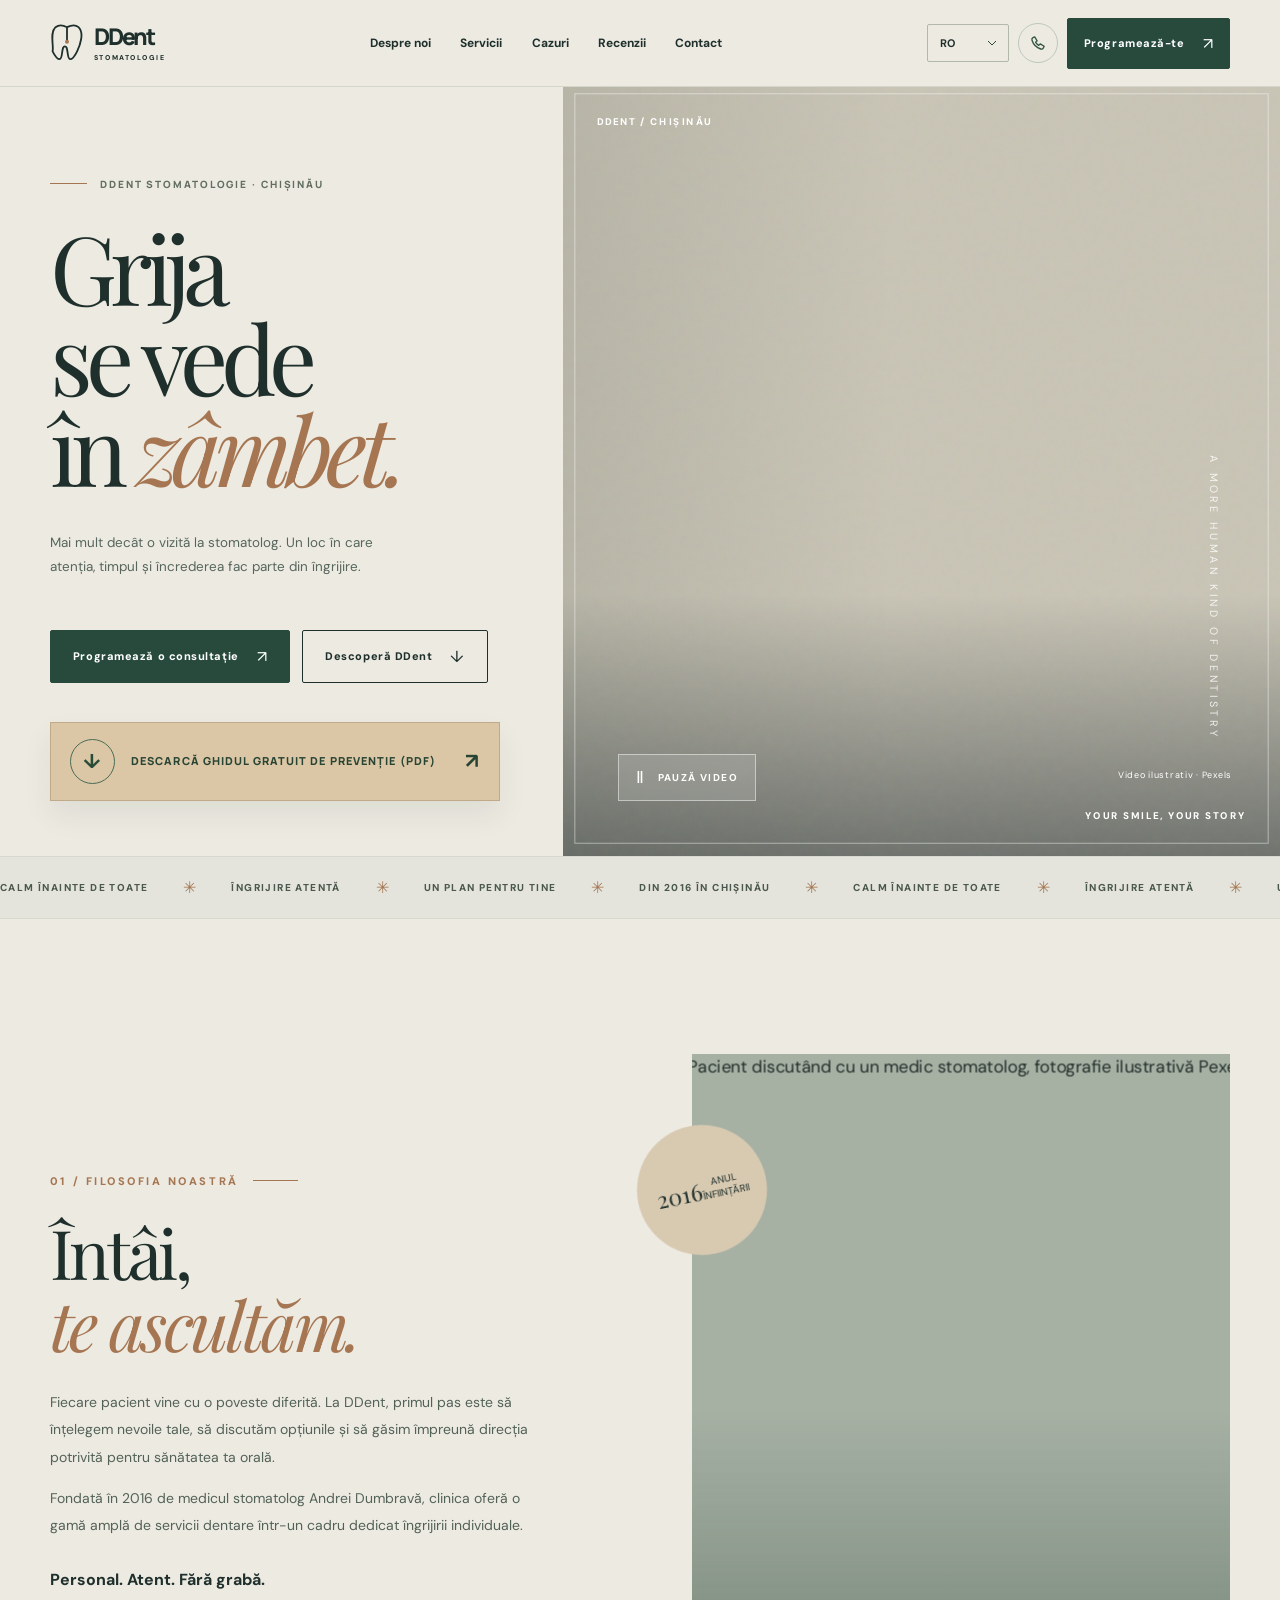
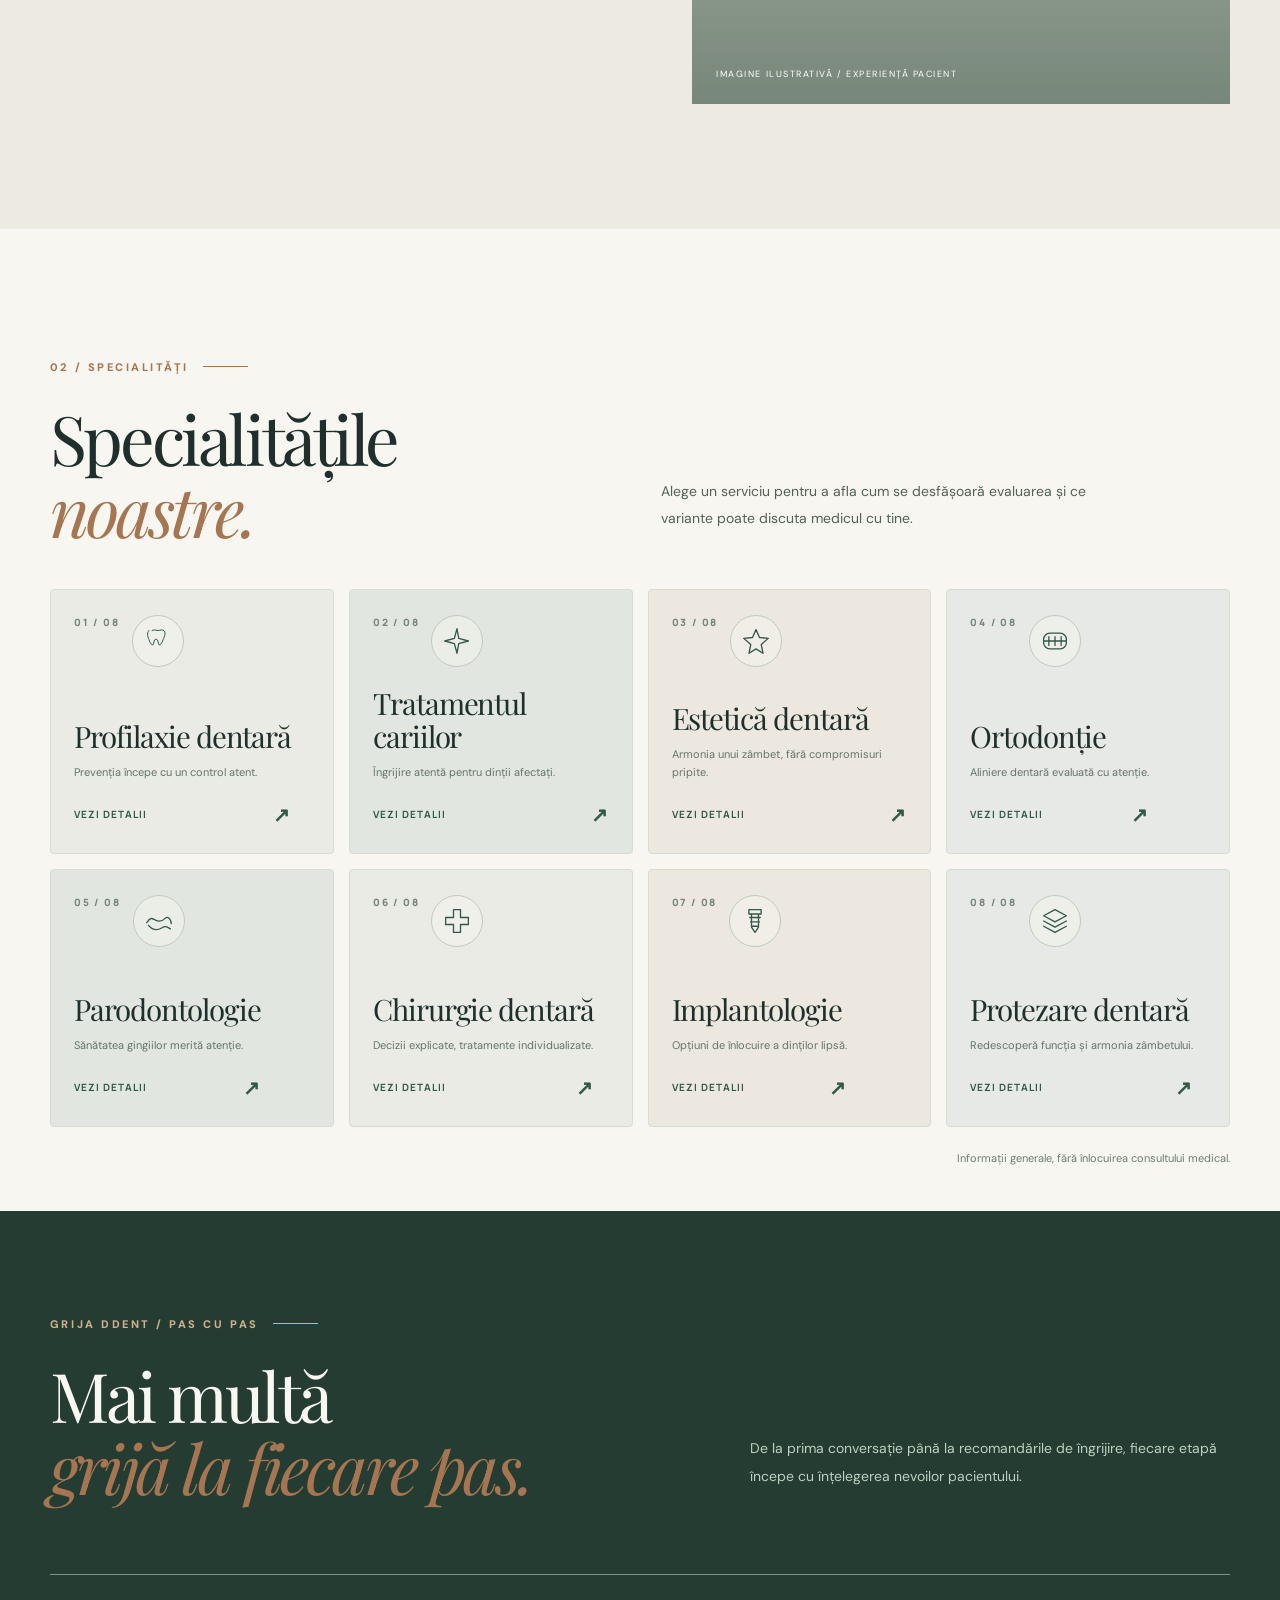
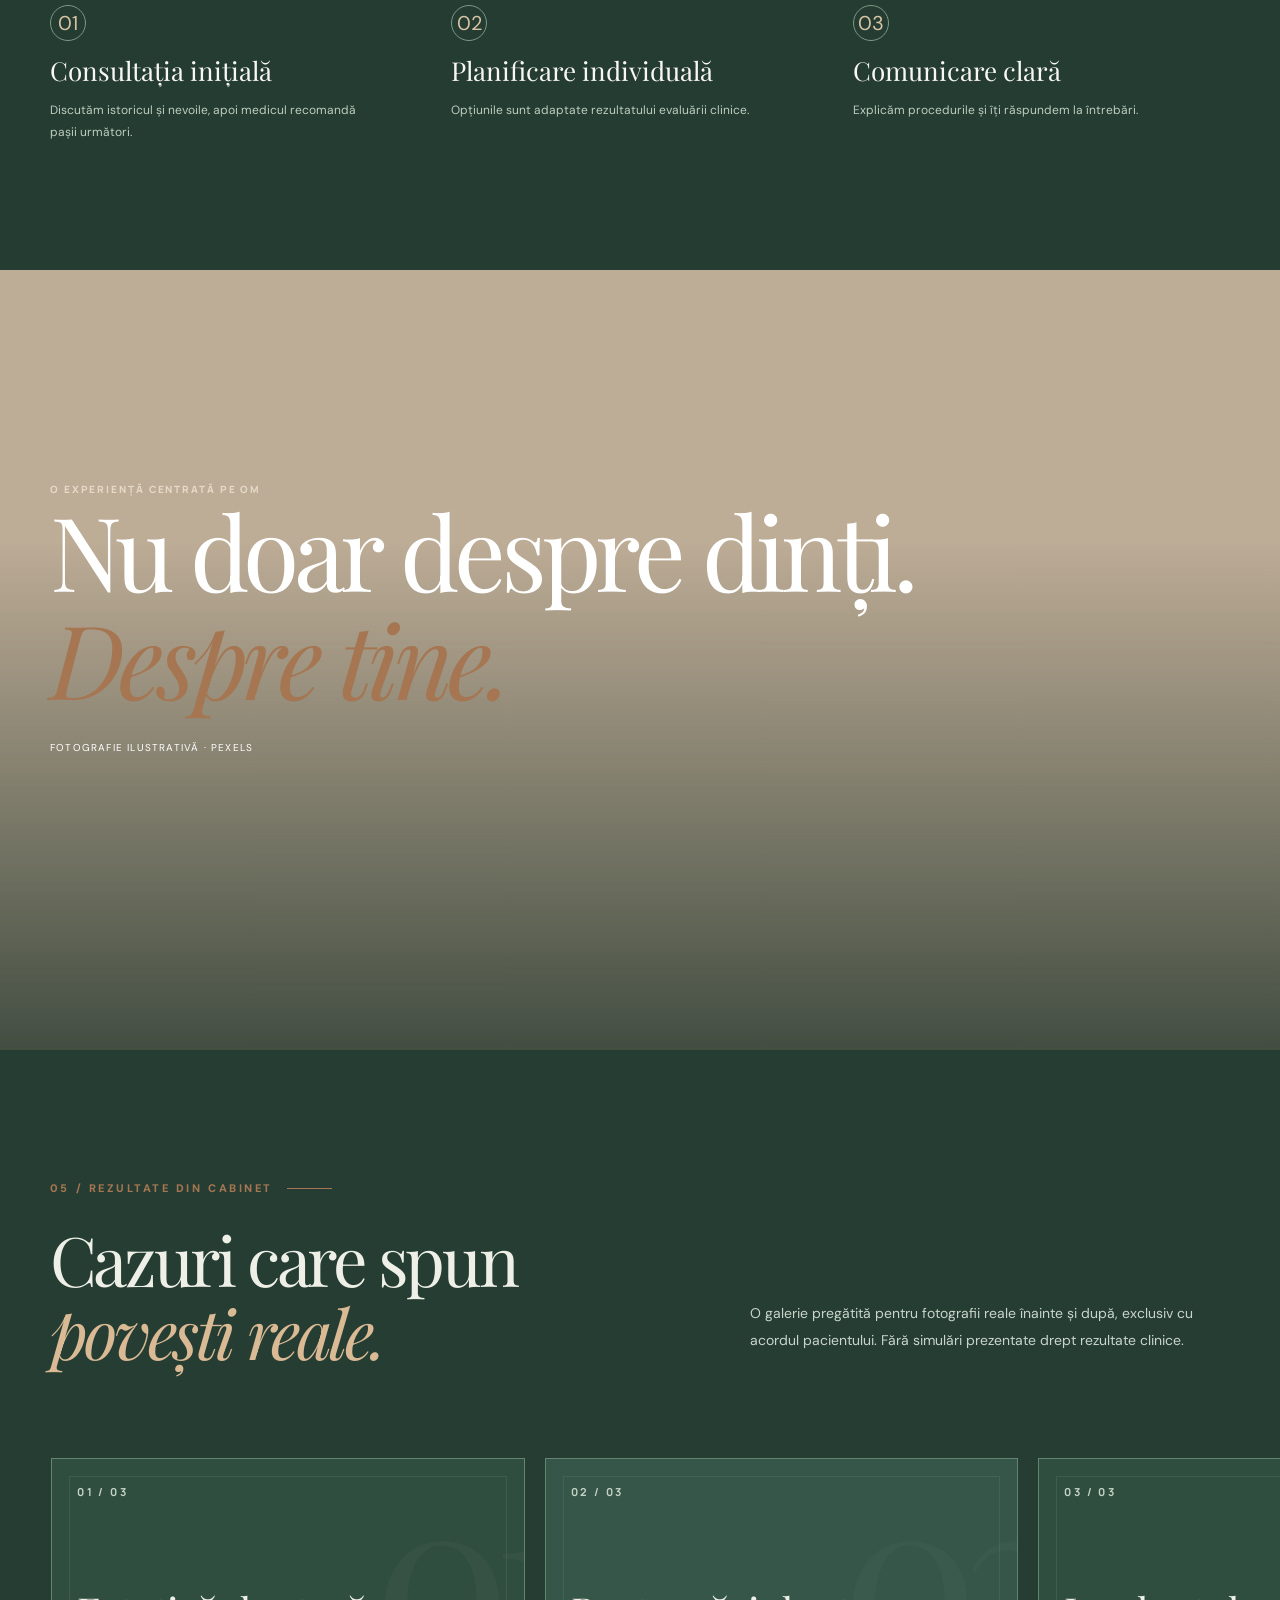
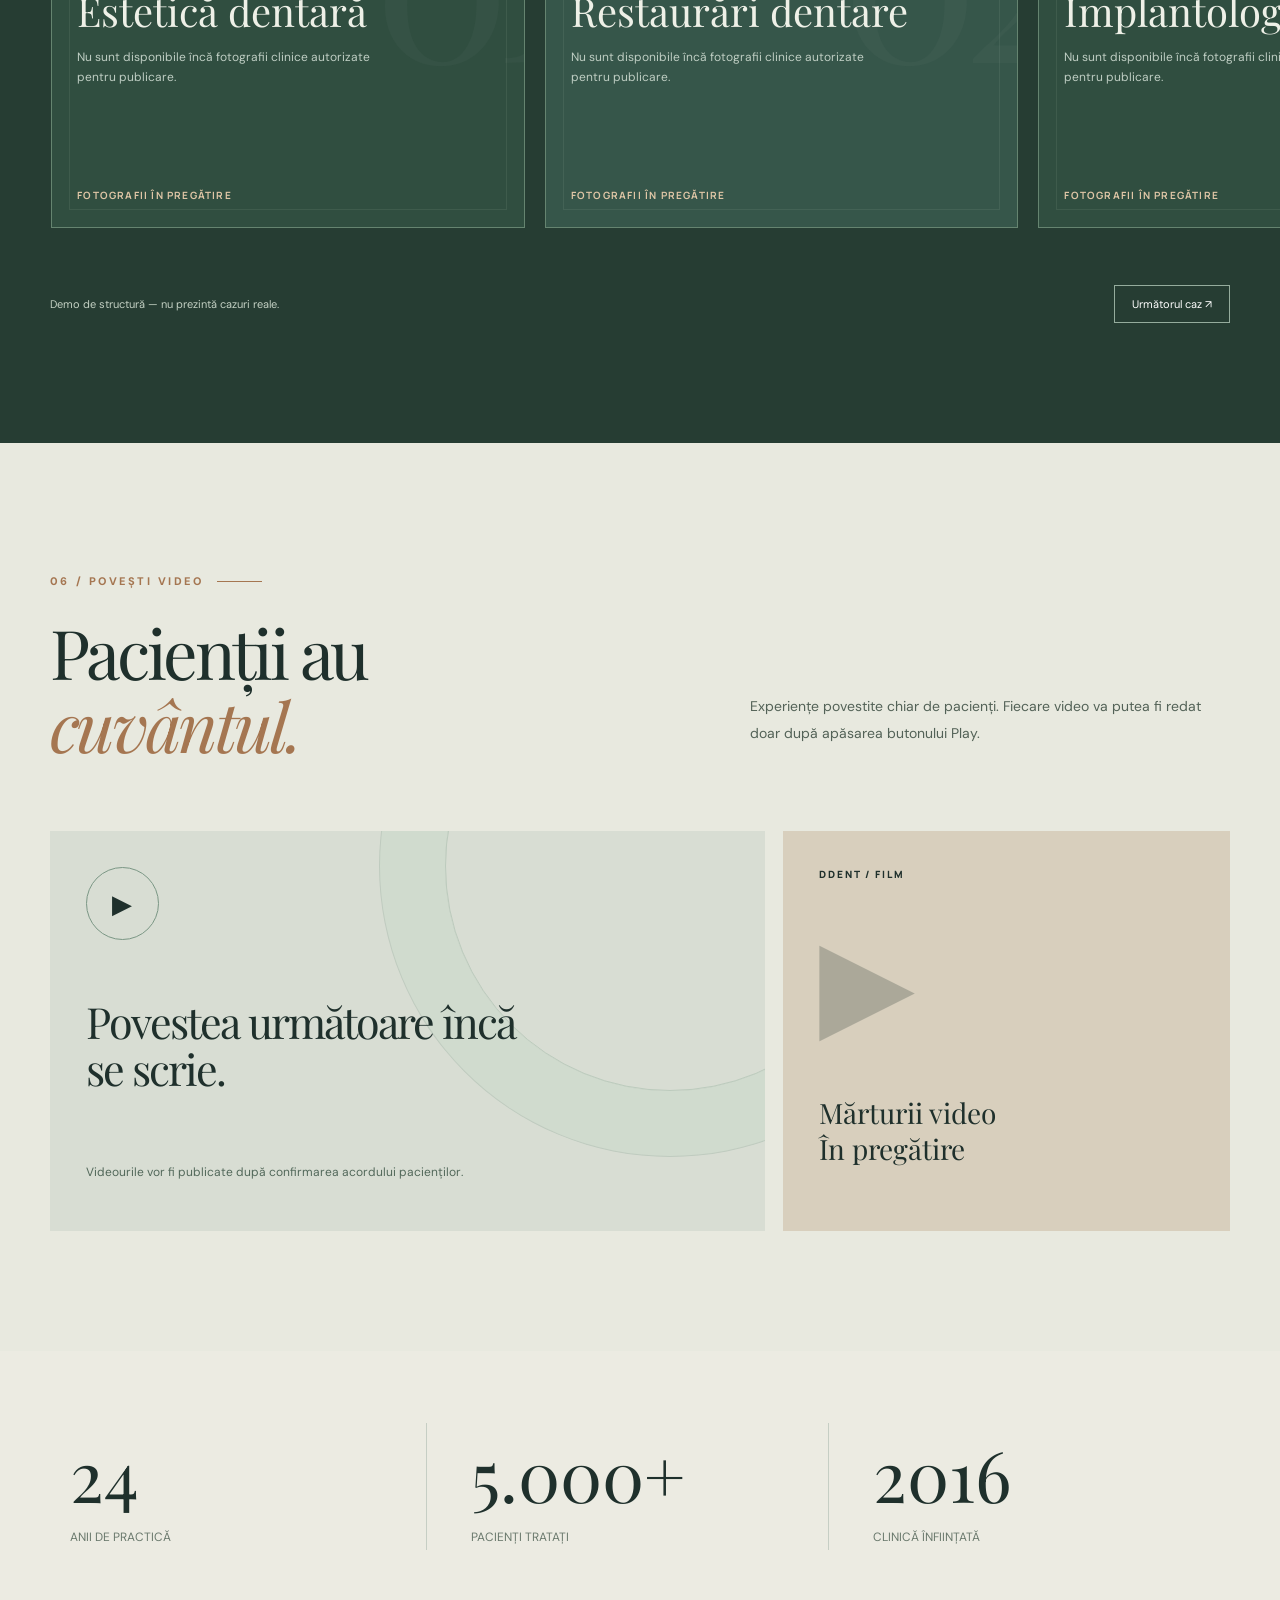
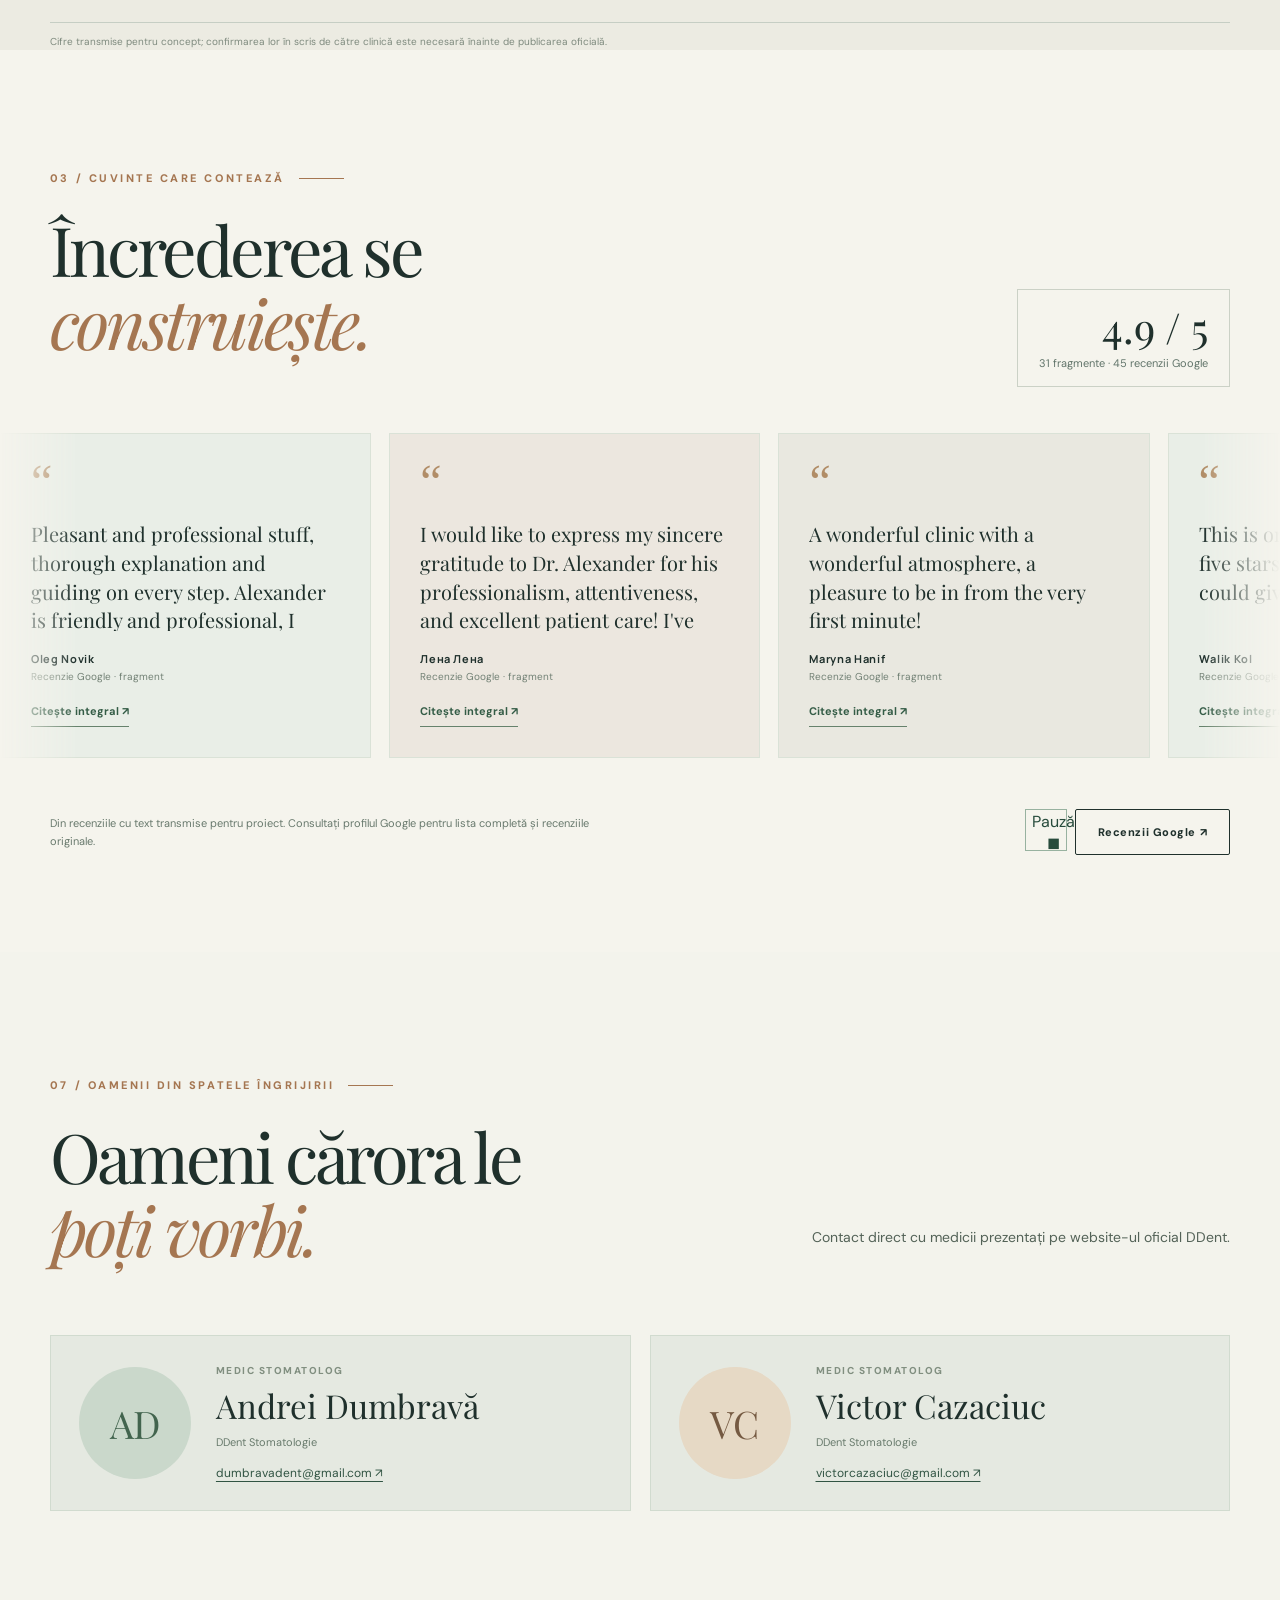
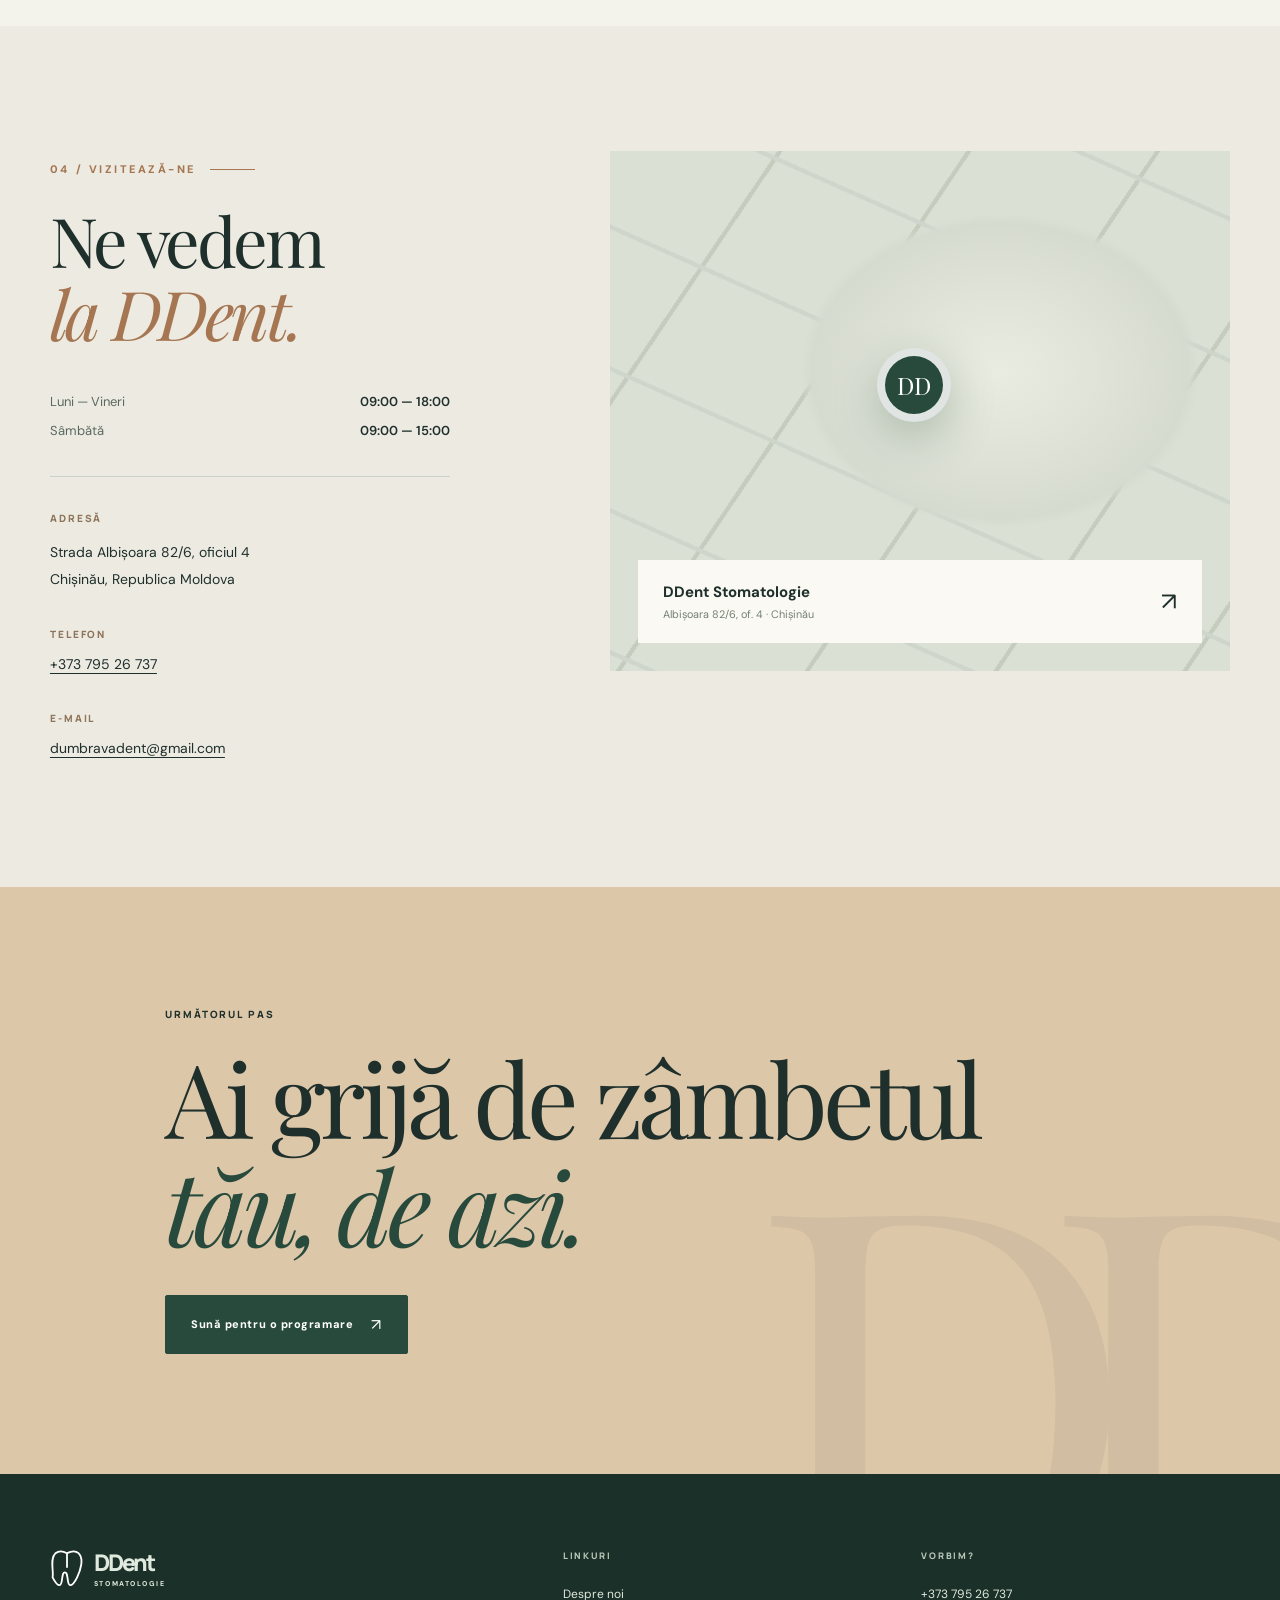
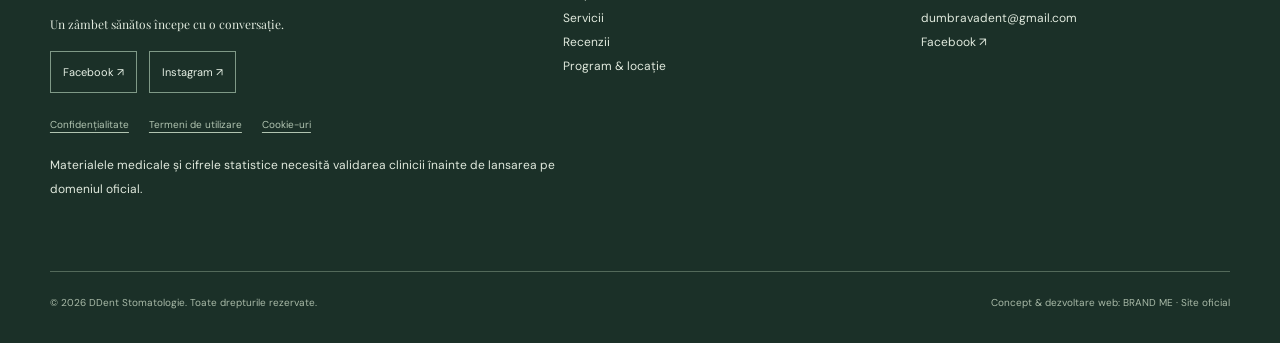
==== commit c6333957: "feat: guide only in hero, booking CTAs become anchors, header call icon and supporting assets" ====
--- a/index.html
+++ b/index.html
@@ -19,7 +19,7 @@
   <link rel="preconnect" href="https://images.pexels.com" crossorigin>
   <link rel="preload" as="image" href="https://images.pexels.com/photos/3845810/pexels-photo-3845810.jpeg?auto=compress&cs=tinysrgb&w=1200&q=75" fetchpriority="high">
   <link href="https://fonts.googleapis.com/css2?family=DM+Sans:wght@400;500;600;700&family=Manrope:wght@400;500;600;700;800&family=Playfair+Display:ital,wght@0,400;0,500;0,600;1,400;1,500&display=swap" rel="stylesheet">
-  <link rel="icon" type="image/svg+xml" href="/favicon.svg">
+  <link rel="icon" type="image/svg+xml" href="./favicon.svg">
   <title>DDent — Stomatologie cu grijă | Chișinău</title>
   <style>
     :root{--paper:#edeae2;--linen:#f8f7f2;--ink:#1f302c;--forest:#274a3d;--sage:#9ea99a;--amber:#a57651;--line:#d8d8cf;--white:#fff;--display:"Playfair Display",Georgia,serif;--body:"DM Sans",Arial,sans-serif}
@@ -177,7 +177,8 @@
     @media(prefers-reduced-motion:reduce){html{scroll-behavior:auto}*,*:before,*:after{animation:none!important;transition:none!important}.reveal{opacity:1;transform:none}.portrait-frame img,.editorial img,.hero-visual video{transform:none!important}}
   </style>
   <script type="application/ld+json">{"@context":"https://schema.org","@type":"Dentist","name":"DDent Stomatologie","url":"https://ddent.md/","telephone":"+37379526737","address":{"@type":"PostalAddress","streetAddress":"Strada Albișoara 82/6, of. 4","addressLocality":"Chișinău","addressCountry":"MD","postalCode":"MD-2005"},"openingHoursSpecification":[{"@type":"OpeningHoursSpecification","dayOfWeek":["Monday","Tuesday","Wednesday","Thursday","Friday"],"opens":"09:00","closes":"18:00"},{"@type":"OpeningHoursSpecification","dayOfWeek":"Saturday","opens":"09:00","closes":"15:00"}]}</script>
-<link rel="stylesheet" href="/enhancements.css">
+<link rel="stylesheet" href="./enhancements.css">
+<link rel="stylesheet" href="./booking.css">
 </head>
 <body>
 <a href="#main" class="skip">Sari la conținut</a>
@@ -190,19 +191,19 @@
     <nav class="nav-links" id="navLinks" aria-label="Navigare principală">
       <a href="#filosofie">Despre noi</a><a href="#servicii">Servicii</a><a href="#cazuri">Cazuri</a><a href="#recenzii">Recenzii</a><a href="#viziteaza">Contact</a>
     </nav>
-    <div class="nav-right"><select class="language-picker" id="langSelect" aria-label="Select language"><option value="ro">RO</option><option value="ru">RU</option><option value="en">EN</option></select><a class="pill" href="tel:+37379526737">Programează-te <span class="arrow">↗</span></a><button type="button" id="menuToggle" class="menu-toggle" aria-label="Deschide meniul" aria-controls="navLinks" aria-expanded="false"><i></i></button></div>
+    <div class="nav-right"><select class="language-picker" id="langSelect" aria-label="Select language"><option value="ro">RO</option><option value="ru">RU</option><option value="en">EN</option></select><a class="nav-call" href="tel:+37379526737" aria-label="Sună DDent: +373 795 26 737" title="+373 795 26 737"><svg viewBox="0 0 24 24" aria-hidden="true"><path d="M7.6 3.8 5.3 4.9c-1.4.7-1.8 2-1.3 3.5a18 18 0 0 0 11.6 11.6c1.5.5 2.8.1 3.5-1.3l1.1-2.3-5.2-3.2-2.1 1.9a13.5 13.5 0 0 1-4-4l1.9-2.1-3.2-5.2Z"/></svg></a><a class="pill" href="#programare">Programează-te <span class="arrow">↗</span></a><button type="button" id="menuToggle" class="menu-toggle" aria-label="Deschide meniul" aria-controls="navLinks" aria-expanded="false"><i></i></button></div>
   </div>
 </header>
 <main id="main">
   <section class="hero" id="acasa" aria-label="Bine ai venit la DDent">
-    <div class="hero-copy"><div class="hero-index eyebrow">DDent Stomatologie · Chișinău</div><h1>Grija<br>se vede<br>în <em>zâmbet.</em></h1><p class="hero-sub">Mai mult decât o vizită la stomatolog. Un loc în care atenția, timpul și încrederea fac parte din îngrijire.</p><div class="hero-actions"><a class="pill" href="tel:+37379526737">Programează o consultație <span class="arrow">↗</span></a><a class="pill secondary" href="#filosofie">Descoperă DDent <span class="arrow">↓</span></a></div><div class="hero-foot"><span class="ring">↓</span><a href="/ghid-ddent.pdf" download="Ghidul-zambetului-DDent.pdf">DESCARCĂ GHIDUL GRATUIT DE PREVENȚIE (PDF)</a></div></div>
+    <div class="hero-copy"><div class="hero-index eyebrow">DDent Stomatologie · Chișinău</div><h1>Grija<br>se vede<br>în <em>zâmbet.</em></h1><p class="hero-sub">Mai mult decât o vizită la stomatolog. Un loc în care atenția, timpul și încrederea fac parte din îngrijire.</p><div class="hero-actions"><a class="pill" href="#programare">Programează o consultație <span class="arrow">↗</span></a><a class="pill secondary" href="#filosofie">Descoperă DDent <span class="arrow">↓</span></a></div><div class="hero-foot hero-guide"><span class="ring" aria-hidden="true">↓</span><a href="./ghid-ddent.pdf" download="Ghidul-zambetului-DDent.pdf">DESCARCĂ GHIDUL GRATUIT DE PREVENȚIE (PDF)</a><span class="guide-arrow" aria-hidden="true">↗</span></div></div>
     <div class="hero-visual" id="heroVisual"><video id="heroVideo" autoplay muted loop playsinline preload="metadata" poster="https://images.pexels.com/photos/3845810/pexels-photo-3845810.jpeg?auto=compress&cs=tinysrgb&w=1600&q=80" aria-label="Cadre cinematografice ilustrative dintr-un cabinet stomatologic"><source src="https://videos.pexels.com/video-files/5356842/5356842-hd_1920_1080_25fps.mp4" type="video/mp4"></video><div class="glass-grain" data-depth="0.08"></div><div class="hero-overprint" data-depth="0.14"></div><div class="hero-vertical" data-depth="0.24">A MORE HUMAN KIND OF DENTISTRY</div><button class="video-control" id="videoToggle" aria-label="Pune videoclipul pe pauză"><span id="videoIcon">Ⅱ</span> <b id="videoState">PAUZĂ VIDEO</b></button><span class="visual-caption">Video ilustrativ · Pexels</span></div>
   </section>
   <div class="ribbon" aria-hidden="true"><div class="ribbon-in"><span>Calm înainte de toate</span><i>✳</i><span>Îngrijire atentă</span><i>✳</i><span>Un plan pentru tine</span><i>✳</i><span>Din 2016 în Chișinău</span><i>✳</i><span>Calm înainte de toate</span><i>✳</i><span>Îngrijire atentă</span><i>✳</i><span>Un plan pentru tine</span><i>✳</i><span>Din 2016 în Chișinău</span><i>✳</i></div></div>
   <section class="about" id="filosofie"><div class="wrap about-grid">
     <div class="reveal"><p class="section-number">01 / FILOSOFIA NOASTRĂ</p><h2>Întâi,<br><em>te ascultăm.</em></h2><p class="bodycopy">Fiecare pacient vine cu o poveste diferită. La DDent, primul pas este să înțelegem nevoile tale, să discutăm opțiunile și să găsim împreună direcția potrivită pentru sănătatea ta orală.</p><p class="bodycopy">Fondată în 2016 de medicul stomatolog Andrei Dumbravă, clinica oferă o gamă amplă de servicii dentare într-un cadru dedicat îngrijirii individuale.</p><p class="overline">Personal. Atent. Fără grabă.</p></div>
     <div style="position:relative" class="reveal"><div class="portrait-frame"><img src="https://images.pexels.com/photos/3845657/pexels-photo-3845657.jpeg?auto=compress&cs=tinysrgb&w=1400&q=84" loading="lazy" alt="Pacient discutând cu un medic stomatolog, fotografie ilustrativă Pexels" data-depth="-0.08"><div class="photo-label">Imagine ilustrativă / experiență pacient</div></div><div class="mini-badge">2016<span>ANUL<br>ÎNFIINȚĂRII</span></div></div>
-  </div></section><section class="guide-spot" id="ghid"><div class="wrap"><div class="guide-panel reveal"><div class="guide-content"><div class="eyebrow">GHID GRATUIT · PREVENȚIE</div><h2>Un pas simplu pentru<br><em>un zâmbet sănătos.</em></h2><p>Descoperă patru obiceiuri esențiale de îngrijire orală, într-un ghid gratuit, ușor de păstrat pe telefon.</p><a class="guide-cta" href="/ghid-ddent.pdf" download="Ghidul-zambetului-DDent.pdf"><svg viewBox="0 0 24 24" fill="none" stroke="currentColor" stroke-width="1.7"><path d="M12 3v13m-5-5 5 5 5-5M4 17v4h16v-4"/></svg>DESCARCĂ PDF GRATUIT ↗</a><p style="font-size:10px;margin-top:12px">Disponibil fără înregistrare.</p></div><div class="guide-preview" aria-hidden="true"><div class="guide-book"><b>DDent<small style="display:block;font-size:7px;letter-spacing:1.6px">STOMATOLOGIE</small></b><div class="book-title">Grija de zi cu zi pentru <em>zâmbetul tău.</em></div></div></div></div></div></section>
+  </div></section>
   <section class="specialties" id="servicii"><div class="wrap"><p class="section-number">02 / SPECIALITĂȚI</p><div class="specialty-intro"><h2>Specialitățile <em>noastre.</em></h2><p class="bodycopy">Alege un serviciu pentru a afla cum se desfășoară evaluarea și ce variante poate discuta medicul cu tine.</p></div><div class="specialty-grid" id="specialtyGrid" aria-label="Specialități stomatologice"><noscript>Profilaxie, carii, estetică, ortodonție, parodontologie, chirurgie, implantologie și protezare.</noscript></div><p class="specialty-foot">Informații generale, fără înlocuirea consultului medical.</p></div></section>
 <section class="services" id="proces"><div class="wrap"><p class="section-number">GRIJA DDENT / PAS CU PAS</p><div class="section-intro"><h2>Mai multă<br><em>grijă la fiecare pas.</em></h2><p class="bodycopy">De la prima conversație până la recomandările de îngrijire, fiecare etapă începe cu înțelegerea nevoilor pacientului.</p></div><div class="services-summary"><div><span class="sm-icon">01</span><h3>Consultația inițială</h3><p>Discutăm istoricul și nevoile, apoi medicul recomandă pașii următori.</p></div><div><span class="sm-icon">02</span><h3>Planificare individuală</h3><p>Opțiunile sunt adaptate rezultatului evaluării clinice.</p></div><div><span class="sm-icon">03</span><h3>Comunicare clară</h3><p>Explicăm procedurile și îți răspundem la întrebări.</p></div></div></div></section>
   <section class="editorial" id="experienta" aria-label="Experiența vizitei"><img src="https://images.pexels.com/photos/3884101/pexels-photo-3884101.jpeg?auto=compress&cs=tinysrgb&w=1920&q=85" loading="lazy" alt="Medic stomatolog conversând cu un pacient într-o clinică, fotografie ilustrativă" data-depth="-0.13"><div class="wrap editorial-content reveal"><div class="eyebrow">O EXPERIENȚĂ CENTRATĂ PE OM</div><h2>Nu doar despre dinți.<br><em>Despre tine.</em></h2><p style="font-size:10px;letter-spacing:.12em">FOTOGRAFIE ILUSTRATIVĂ · PEXELS</p></div></section><section class="case-section" id="cazuri"><div class="wrap"><p class="section-number">05 / REZULTATE DIN CABINET</p><div class="section-intro"><h2>Cazuri care spun<br><em>povești reale.</em></h2><p class="bodycopy">O galerie pregătită pentru fotografii reale înainte și după, exclusiv cu acordul pacientului. Fără simulări prezentate drept rezultate clinice.</p></div></div><div class="cases-rail" id="casesRail" tabindex="0" aria-label="Galerie de cazuri din cabinet"></div><div class="wrap cases-foot"><span>Demo de structură — nu prezintă cazuri reale.</span><button type="button" id="casesNext">Următorul caz ↗</button></div></section>
@@ -215,8 +216,8 @@
 </main>
 <footer class="footer"><div class="wrap"><div class="footer-grid"><div><a class="logo" href="#acasa" aria-label="DDent - sus">
 <svg class="logo-symbol" viewBox="0 0 43 50" fill="none" aria-hidden="true"><path d="M7 5C11 1.8 16 2 21.5 5c6-3 11.1-3.2 14.5 0 7.6 7.1 2.1 22.6-1.7 30.5-2.7 5.6-6.4 10-9 10-3.3 0-2.6-11-4.3-14.5-1.1-2.3-3.3-2.3-4.4 0-1.7 3.5-1 14.5-4.3 14.5-2.6 0-6.2-4.4-9-10C4.9 27.6-.6 12.1 7 5Z" stroke="currentColor" stroke-width="2.3"/><path d="M21.5 5v18.5" stroke="currentColor" stroke-width="2.3"/></svg><span class="logo-text"><strong>DDent</strong><small>STOMATOLOGIE</small></span></a><p class="footer-desc">Un zâmbet sănătos începe cu o conversație.</p><div id="socialLinks" class="social-links" aria-label="Rețele sociale oficiale DDent"></div></div><div><div class="eyebrow">LINKURI</div><a href="#filosofie">Despre noi</a><br><a href="#servicii">Servicii</a><br><a href="#recenzii">Recenzii</a><br><a href="#viziteaza">Program & locație</a></div><div><div class="eyebrow">VORBIM?</div><a href="tel:+37379526737">+373 795 26 737</a><br><a href="mailto:dumbravadent@gmail.com">dumbravadent@gmail.com</a><br><a href="https://www.facebook.com/ddent.stomatologie/" target="_blank" rel="noopener noreferrer">Facebook ↗</a></div></div>
-<div class="footer-legal"><a href="/legal.html#privacy">Confidențialitate</a><a href="/legal.html#terms">Termeni de utilizare</a><a href="/legal.html#cookies">Cookie-uri</a></div><p class="compliance-note">Materialele medicale și cifrele statistice necesită validarea clinicii înainte de lansarea pe domeniul oficial.</p><div class="footer-bottom"><span>© <span id="year">2026</span> DDent Stomatologie. Toate drepturile rezervate.</span><span>Concept & dezvoltare web: BRAND ME · <a href="https://ddent.md/" target="_blank" rel="noopener noreferrer">Site oficial</a></span></div></div></footer>
-<div class="mobile-book"><a class="pill" href="tel:+37379526737">Programează-te ↗</a><a class="pill" href="https://www.google.com/maps/dir/?api=1&destination=DDent+Stomatologie%2C+Chi%C8%99in%C4%83u" target="_blank" rel="noopener noreferrer">Indicații ↗</a></div>
+<div class="footer-legal"><a href="./legal.html#privacy">Confidențialitate</a><a href="./legal.html#terms">Termeni de utilizare</a><a href="./legal.html#cookies">Cookie-uri</a></div><p class="compliance-note">Materialele medicale și cifrele statistice necesită validarea clinicii înainte de lansarea pe domeniul oficial.</p><div class="footer-bottom"><span>© <span id="year">2026</span> DDent Stomatologie. Toate drepturile rezervate.</span><span>Concept & dezvoltare web: BRAND ME · <a href="https://ddent.md/" target="_blank" rel="noopener noreferrer">Site oficial</a></span></div></div></footer>
+<div class="mobile-book"><a class="pill" href="#programare">Programează-te ↗</a><a class="pill" href="https://www.google.com/maps/dir/?api=1&destination=DDent+Stomatologie%2C+Chi%C8%99in%C4%83u" target="_blank" rel="noopener noreferrer">Indicații ↗</a></div>
 <script>
 (function(){
   "use strict";
@@ -241,5 +242,5 @@
   document.querySelectorAll(".service-row").forEach(function(row){row.addEventListener("toggle",function(){if(row.open)document.querySelectorAll(".service-row").forEach(function(other){if(other!==row)other.open=false})})});
 })();
 </script>
-<div class="service-modal" id="serviceModal" aria-hidden="true"><div class="service-dialog" role="dialog" aria-modal="true" aria-labelledby="modalSpecialty"><button type="button" class="close" id="modalClose" aria-label="Închide detaliile">×</button><p class="eyebrow">DDENT / SPECIALITATE</p><h2 id="modalSpecialty"></h2><p class="bodycopy" id="modalDesc"></p><h3>Etapele orientative</h3><ul id="modalSteps"></ul><p class="bodycopy">Informațiile sunt generale. Un plan de tratament se stabilește doar după consultație.</p><a class="pill" href="tel:+37379526737">Programează o consultație ↗</a></div></div><script src="/content.js" defer></script><script src="/enhancements.js" defer></script></body>
+<div class="service-modal" id="serviceModal" aria-hidden="true"><div class="service-dialog" role="dialog" aria-modal="true" aria-labelledby="modalSpecialty"><button type="button" class="close" id="modalClose" aria-label="Închide detaliile">×</button><p class="eyebrow">DDENT / SPECIALITATE</p><h2 id="modalSpecialty"></h2><p class="bodycopy" id="modalDesc"></p><h3>Etapele orientative</h3><ul id="modalSteps"></ul><p class="bodycopy">Informațiile sunt generale. Un plan de tratament se stabilește doar după consultație.</p><a class="pill" href="#programare">Programează o consultație ↗</a></div></div><script src="./content.js" defer></script><script src="./enhancements.js" defer></script><script src="./booking.js" defer></script></body>
 </html>
--- a/booking.css
+++ b/booking.css
@@ -0,0 +1,77 @@
+/* DDent — booking, map & floating contact dock · 2026 */
+:root{--ddent-radius:3px}
+.nav-call{display:inline-grid;place-items:center;width:40px;height:40px;border:1px solid #bdc8bb;border-radius:50%;color:#315443;flex:0 0 auto;transition:background .25s,color .25s,transform .25s}
+.nav-call:hover{background:#2a4d3b;color:#fff;transform:translateY(-2px)}
+.nav-call svg{height:18px;width:18px;fill:none;stroke:currentColor;stroke-width:1.8;stroke-linecap:round;stroke-linejoin:round}
+.hero .hero-guide{display:flex;gap:16px;align-items:center;max-width:450px;margin-top:39px;padding:16px 19px;background:#dbc6a6;color:#284433;border:1px solid #c0aa8a;box-shadow:0 14px 30px #132e1c12;transition:transform .3s,box-shadow .3s;min-height:76px}
+.hero .hero-guide:hover{transform:translateY(-3px);box-shadow:0 20px 35px #132e1c1a}
+.hero .hero-guide .ring{border-color:#496d57;width:45px;height:45px;color:#284c37;flex:0 0 45px;font-size:20px}
+.hero .hero-guide a{font:800 11px/1.65 Manrope,sans-serif;letter-spacing:.10em;color:inherit;flex:1}
+.hero .hero-guide .guide-arrow{font-size:21px;margin-left:auto}
+.booking-section{padding:120px 0;background:#f5f4ee;scroll-margin-top:90px}
+.booking-grid{display:grid;grid-template-columns:.85fr 1.15fr;gap:clamp(45px,7vw,115px);align-items:start}
+.booking-intro{position:sticky;top:108px}
+.booking-intro h2{font-size:clamp(51px,5.2vw,84px)}
+.booking-intro>p.bodycopy{margin-bottom:34px}
+.booking-info{margin:40px 0 28px;border-top:1px solid #d6dcd1}
+.booking-info>div{border-bottom:1px solid #d6dcd1;display:flex;gap:18px;align-items:flex-start;padding:18px 0}
+.booking-count{font:700 10px Manrope,sans-serif;letter-spacing:.12em;color:#aa815c;margin-top:3px}
+.booking-info p{margin:0;font-size:13px;color:#51695a;line-height:1.7}
+.booking-info strong{display:block;color:#243b2e;font-weight:700;margin-bottom:3px}
+.booking-quick-call{display:inline-flex;align-items:center;gap:9px;color:#335847;text-decoration:underline;text-underline-offset:5px;font-size:12px}
+.booking-quick-call svg{width:17px;height:17px;fill:none;stroke:currentColor;stroke-width:1.7}
+.booking-form{position:relative;background:#fff;border:1px solid #dfe5dc;box-shadow:0 25px 55px #193b2810;padding:clamp(24px,4vw,48px);border-radius:var(--ddent-radius)}
+.booking-form:before{content:"";position:absolute;top:0;left:0;height:5px;width:95px;background:#b8956e}
+.booking-form-head{display:flex;align-items:flex-start;justify-content:space-between;gap:20px;margin-bottom:29px}
+.booking-form-head h3{font:400 clamp(28px,3vw,42px)/1.15 var(--display);letter-spacing:-.035em;margin:10px 0 7px}
+.booking-form-head p{margin:0;color:#708071;font-size:12px;line-height:1.7}
+.booking-form-mark{width:51px;height:51px;flex:0 0 51px;display:grid;place-items:center;border:1px solid #bfcbbf;color:#456c51;border-radius:50%;font:400 24px var(--display)}
+.booking-field-grid{display:grid;grid-template-columns:repeat(2,minmax(0,1fr));gap:20px 15px}
+.booking-field{display:flex;flex-direction:column;gap:8px;min-width:0}
+.booking-field.span-2{grid-column:1/-1}
+.booking-field label{font:700 11px Manrope,sans-serif;letter-spacing:.04em;color:#354b3c}
+.booking-field input,.booking-field select,.booking-field textarea{display:block;width:100%;min-width:0;background:#f8f9f6;border:1px solid #ced8ce;color:#243d2e;font:400 14px var(--body);padding:14px 15px;outline:none;border-radius:2px;transition:border-color .2s,box-shadow .2s;-webkit-appearance:none;appearance:none}
+.booking-field select{background-image:url("data:image/svg+xml,%3Csvg xmlns='http://www.w3.org/2000/svg' width='10' height='7' viewBox='0 0 10 7'%3E%3Cpath d='m1 1 4 4 4-4' fill='none' stroke='%23365142' stroke-width='1.5'/%3E%3C/svg%3E");background-position:right 15px center;background-repeat:no-repeat;padding-right:34px}
+.booking-field input:focus,.booking-field select:focus,.booking-field textarea:focus{border-color:#3f7657;box-shadow:0 0 0 3px #8daf8b35}
+.booking-field input:invalid:not(:placeholder-shown){border-color:#b77d72}
+.booking-field textarea{min-height:104px;resize:vertical}
+.booking-field .small-note{font-size:10px;color:#788a7d;line-height:1.5}
+.booking-privacy{display:flex;align-items:flex-start;gap:11px;margin:24px 0 21px;cursor:pointer;color:#627364;font-size:11px;line-height:1.7}
+.booking-privacy input{accent-color:#2c5640;min-width:17px;height:17px;margin-top:1px}
+.booking-privacy a{text-decoration:underline;text-underline-offset:3px;color:#24523b}
+.booking-send{display:flex;flex-wrap:wrap;gap:10px}
+.booking-send button{border:0;border-radius:2px;display:inline-flex;align-items:center;justify-content:center;gap:10px;padding:16px 17px;font:800 11px Manrope,sans-serif;letter-spacing:.04em;transition:transform .2s,background .2s}
+.booking-send button:hover{transform:translateY(-2px)}
+.booking-send .primary{flex:1 1 220px;background:#2e583f;color:#fff}
+.booking-send .primary:hover{background:#3c6c4c}
+.booking-send .secondary{flex:1 1 160px;background:#eff2eb;border:1px solid #ccd8cd;color:#355b42}
+.booking-send svg{width:17px;height:17px;fill:none;stroke:currentColor;stroke-width:1.8}
+.booking-status{margin:16px 0 0;font-size:11px;line-height:1.6;color:#385f47;min-height:14px}
+.booking-disclaimer{font-size:10px;line-height:1.7;color:#788779;margin-top:16px;border-top:1px solid #e4e9e0;padding-top:14px}
+.map-embed{position:relative;height:540px;background:#d8e0d3;overflow:hidden;border:1px solid #c5d1c4}
+.map-embed iframe{width:100%;height:100%;border:0;display:block;filter:saturate(.77) contrast(.96)}
+.map-embed:after{content:"";position:absolute;inset:0;pointer-events:none;box-shadow:inset 0 0 0 1px #ffffff66}
+.map-footer{position:absolute;left:19px;right:19px;bottom:19px;background:#f7f7f0;display:flex;align-items:center;gap:22px;justify-content:space-between;padding:16px 20px;box-shadow:0 12px 24px #1c392e19;z-index:2}
+.map-footer strong{display:block;font-size:13px;color:#253f30}
+.map-footer small{display:block;font-size:10px;color:#768777;margin-top:4px}
+.map-directions{padding:11px 15px;background:#294d3a;color:#fff;font-size:11px;font-weight:700;white-space:nowrap}
+.map-directions:hover{background:#3d6b4d}
+.contact-dock{position:fixed;right:22px;bottom:28px;z-index:190;display:flex;flex-direction:column;align-items:flex-end;gap:13px;isolation:isolate}
+.contact-dock-items{display:flex;flex-direction:column;gap:10px;align-items:flex-end;pointer-events:none}
+.contact-dock-item{--delay:0ms;display:flex;align-items:center;gap:10px;min-height:48px;text-decoration:none;color:#294433;opacity:0;transform:translate3d(10px,22px,0) scale(.76);transition:transform .42s cubic-bezier(.2,.8,.2,1.16),opacity .25s ease;transition-delay:0ms;visibility:hidden}
+.contact-dock.open .contact-dock-item{opacity:1;transform:translate3d(0,0,0) scale(1);visibility:visible;pointer-events:auto;transition-delay:var(--delay)}
+.contact-dock .dock-label{padding:10px 13px;background:#fff;border:1px solid #dce6db;box-shadow:0 4px 17px #15291e16;color:#314a38;font:700 11px Manrope,sans-serif;white-space:nowrap;line-height:1}
+.contact-dock .dock-icon{display:grid;place-items:center;width:47px;height:47px;background:#fff;border:1px solid #d5e2d6;border-radius:50%;box-shadow:0 8px 19px #20362925;transition:transform .2s,background .2s;flex:0 0 47px}
+.contact-dock .dock-icon svg{width:21px;height:21px;stroke:currentColor;fill:none;stroke-width:1.8;stroke-linecap:round;stroke-linejoin:round}
+.contact-dock-item:hover .dock-icon{transform:scale(1.09);background:#e0eddf}
+.contact-dock .dock-toggle{width:62px;height:62px;border-radius:50%;border:2px solid #d0decb;background:#264e3c;color:#fff;box-shadow:0 10px 30px #183e3280;display:grid;place-items:center;transition:transform .3s,background .3s}
+.contact-dock .dock-toggle:hover{background:#3b6a4b;transform:scale(1.05)}
+.contact-dock .dock-toggle svg{width:26px;height:26px;stroke:currentColor;fill:none;stroke-width:1.8;stroke-linecap:round;stroke-linejoin:round;transition:transform .4s cubic-bezier(.2,.8,.2,1.2)}
+.contact-dock.open .dock-toggle svg{transform:rotate(135deg)}
+.contact-dock .dock-toggle:focus-visible{outline:3px solid #a57651;outline-offset:3px}
+.contact-dock .dock-notice{display:block;position:absolute;bottom:73px;right:0;padding:7px 10px;background:#f8f8f2;font:700 10px var(--body);white-space:nowrap;box-shadow:0 6px 18px #0001;transition:opacity .2s;pointer-events:none}
+.contact-dock.open .dock-notice{opacity:0}
+@media(max-width:950px){.booking-grid{grid-template-columns:1fr;gap:33px}.booking-intro{position:static}.booking-info{max-width:700px}.map-embed{height:490px}}
+@media(max-width:800px){.booking-section{padding:90px 0}.nav-call{width:37px;height:37px}}
+@media(max-width:520px){.hero .hero-guide{margin-top:28px;max-width:100%;padding:12px 14px;gap:10px}.hero .hero-guide .ring{width:39px;height:39px;flex-basis:39px}.hero .hero-guide a{font-size:10px;letter-spacing:.06em}.booking-section{padding:74px 0 85px}.booking-form{padding:23px 19px}.booking-field-grid{grid-template-columns:1fr;gap:16px}.booking-field.span-2{grid-column:auto}.booking-form-head h3{font-size:30px}.booking-form-mark{width:42px;height:42px;flex-basis:42px}.booking-send{display:grid;grid-template-columns:1fr}.booking-send button{width:100%;min-height:49px}.map-embed{height:380px}.map-footer{left:9px;right:9px;bottom:9px;padding:13px;gap:10px}.map-directions{white-space:normal;text-align:center;padding:10px 11px;font-size:10px}.contact-dock{bottom:calc(93px + env(safe-area-inset-bottom));right:14px;gap:8px}.contact-dock .dock-toggle{height:54px;width:54px}.contact-dock .dock-icon{width:43px;height:43px;flex-basis:43px}.contact-dock .dock-label{font-size:10px}.contact-dock-items{gap:7px}.contact-dock .dock-notice{display:none}.nav-right{gap:7px}}
+@media(prefers-reduced-motion:reduce){.contact-dock-item,.contact-dock.open .contact-dock-item,.contact-dock .dock-toggle svg,.hero .hero-guide{transition:none!important}.contact-dock.open .contact-dock-item{transform:none!important}}
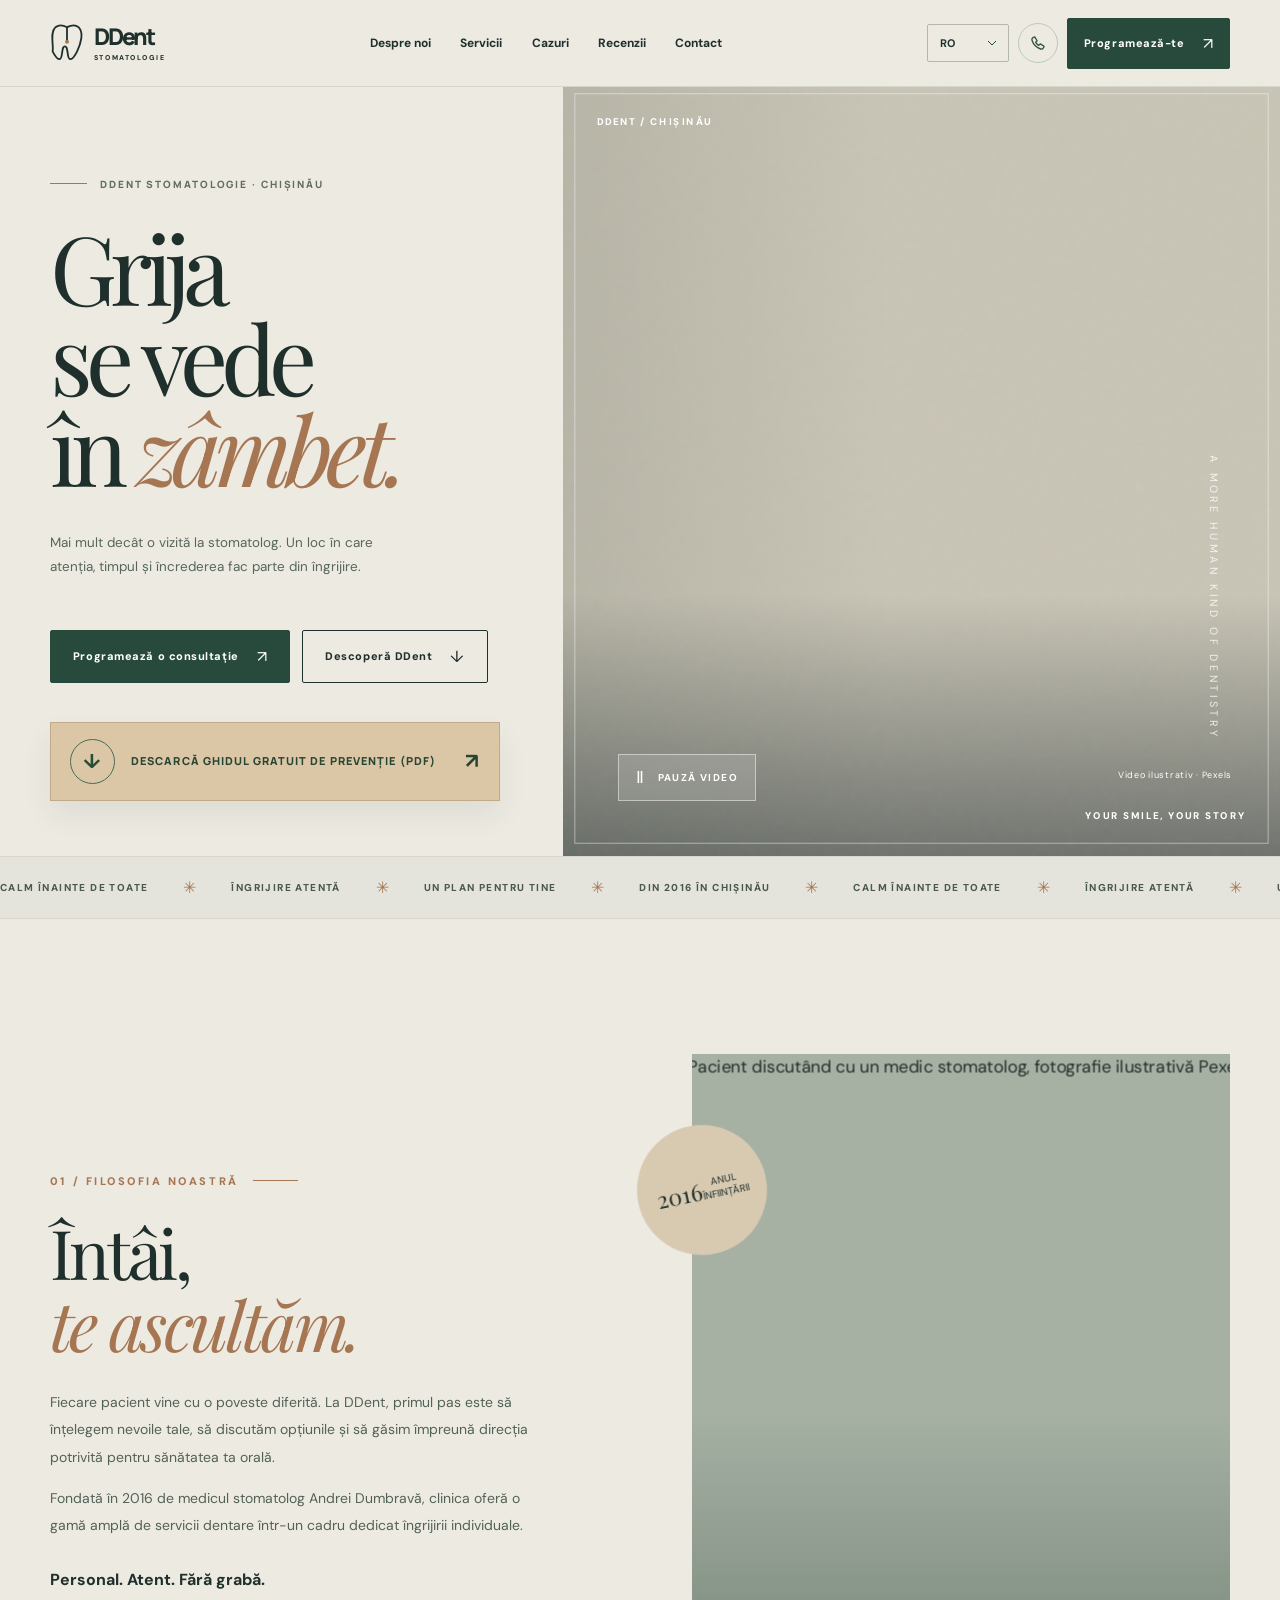
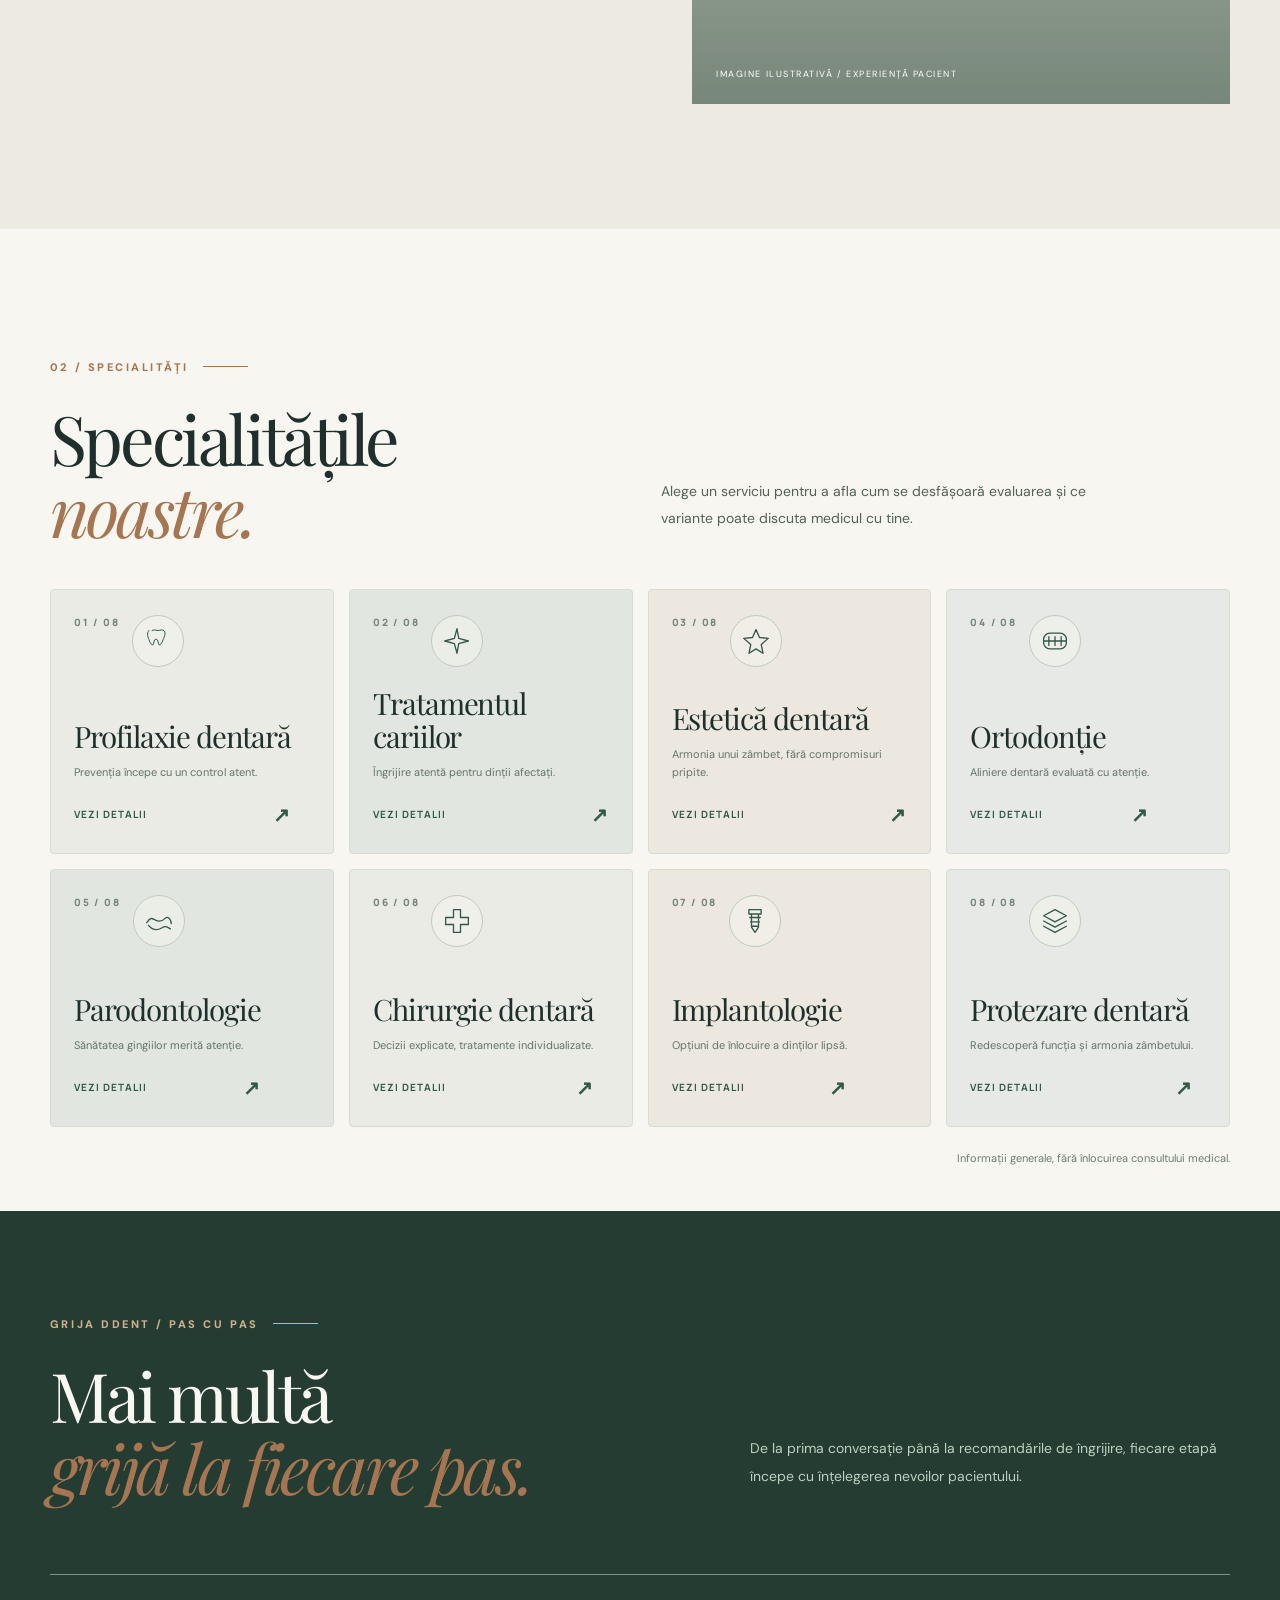
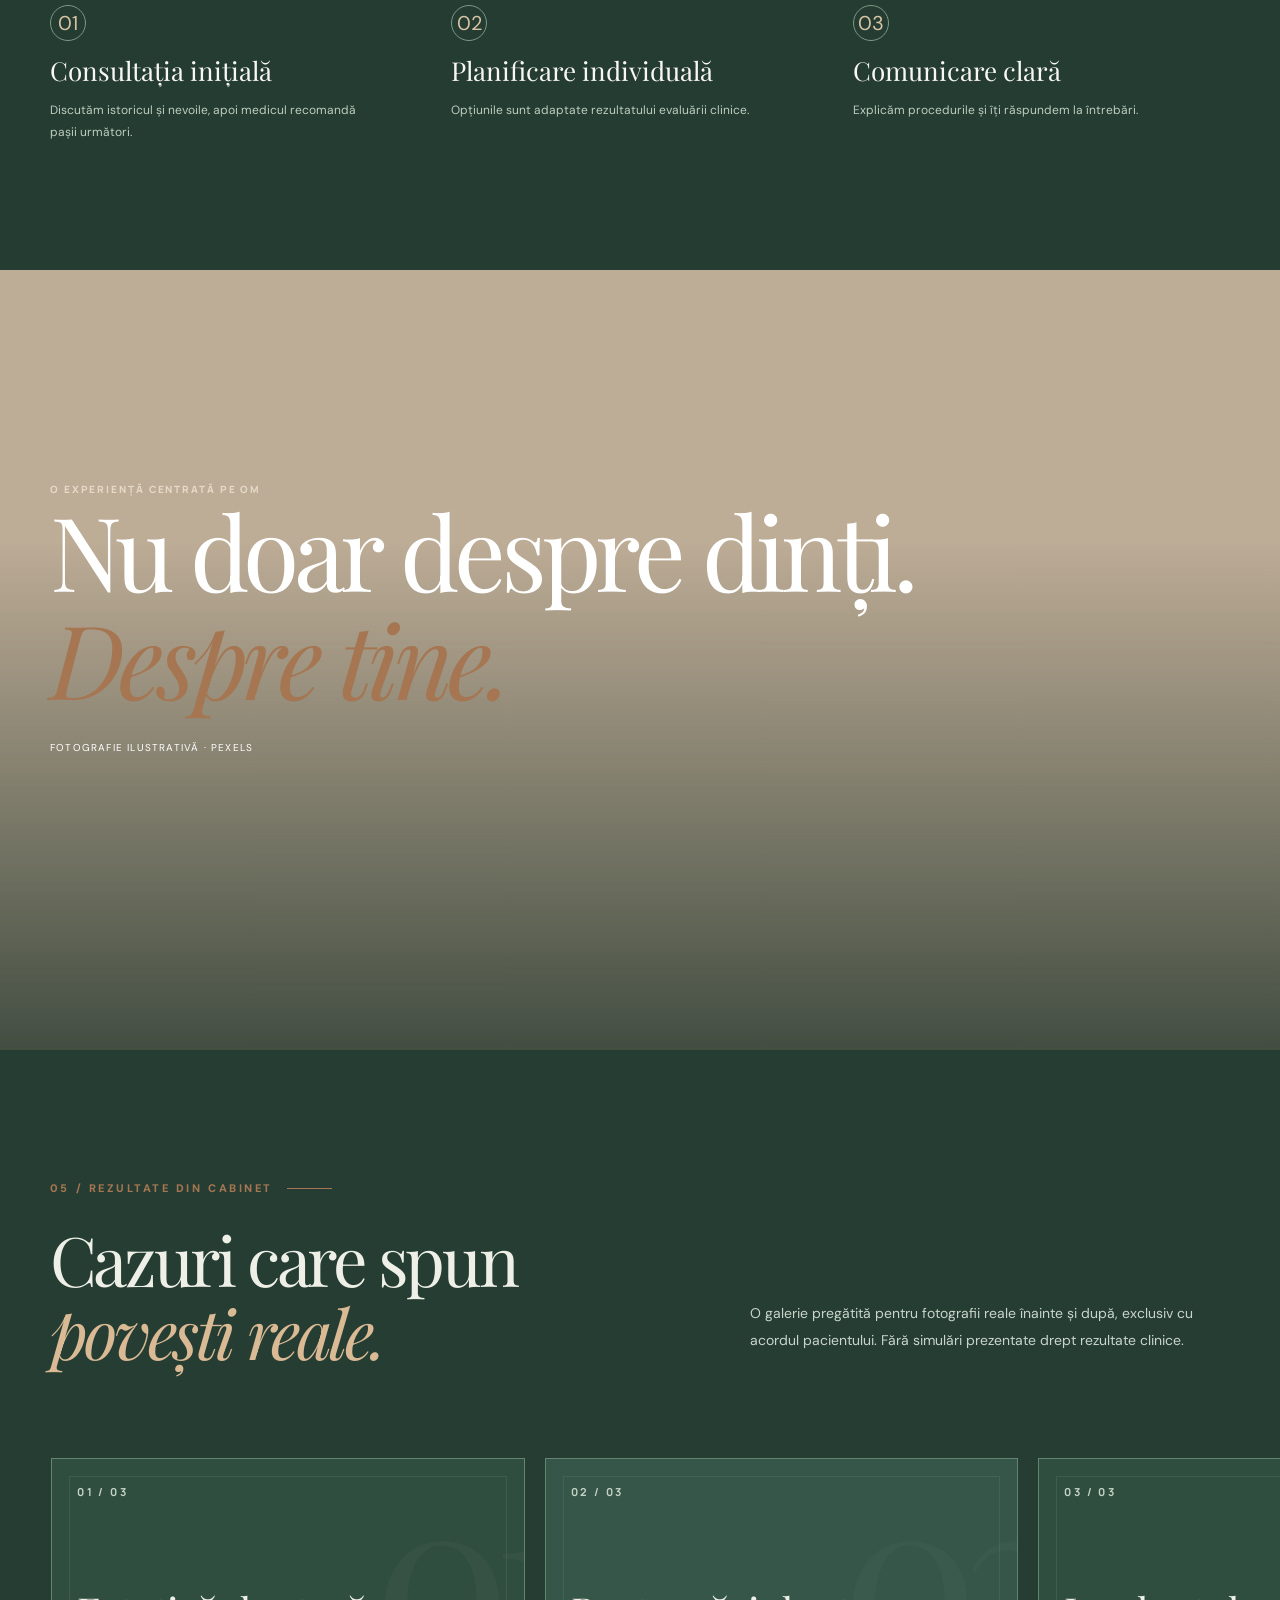
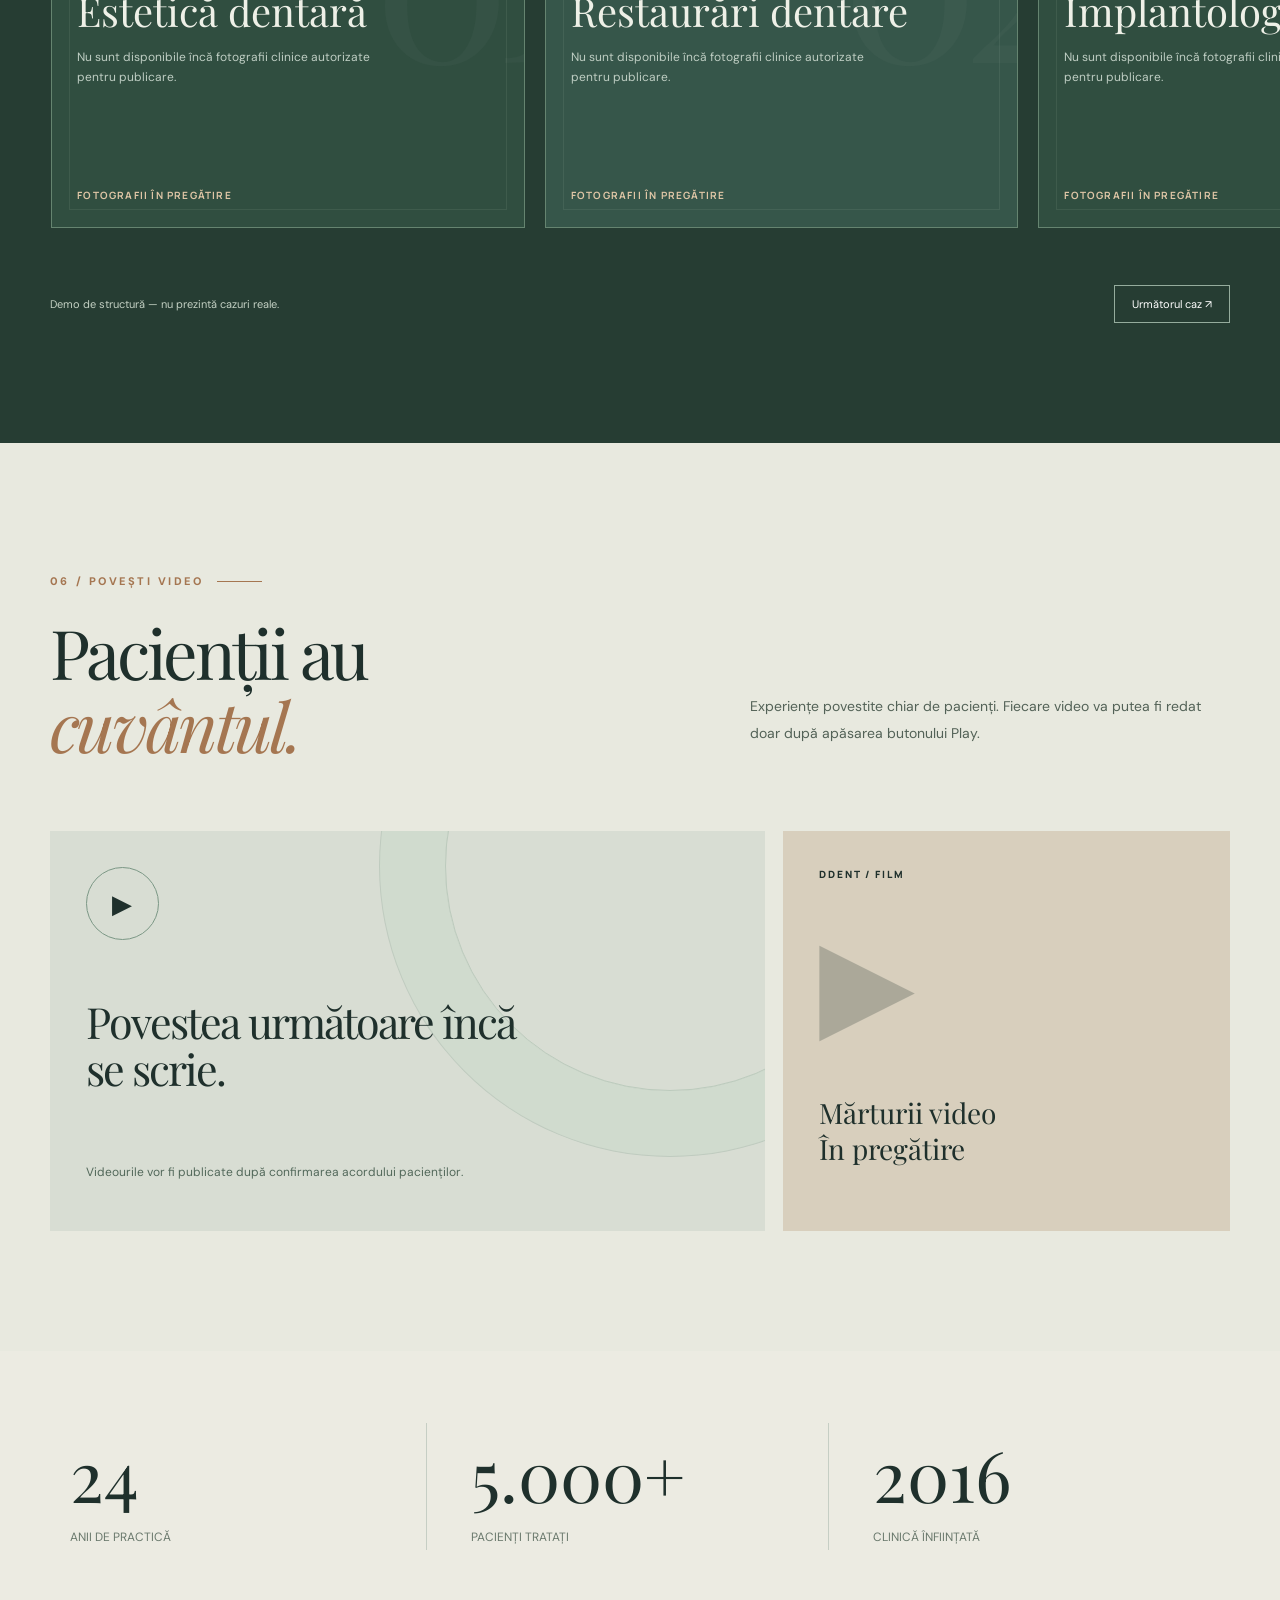
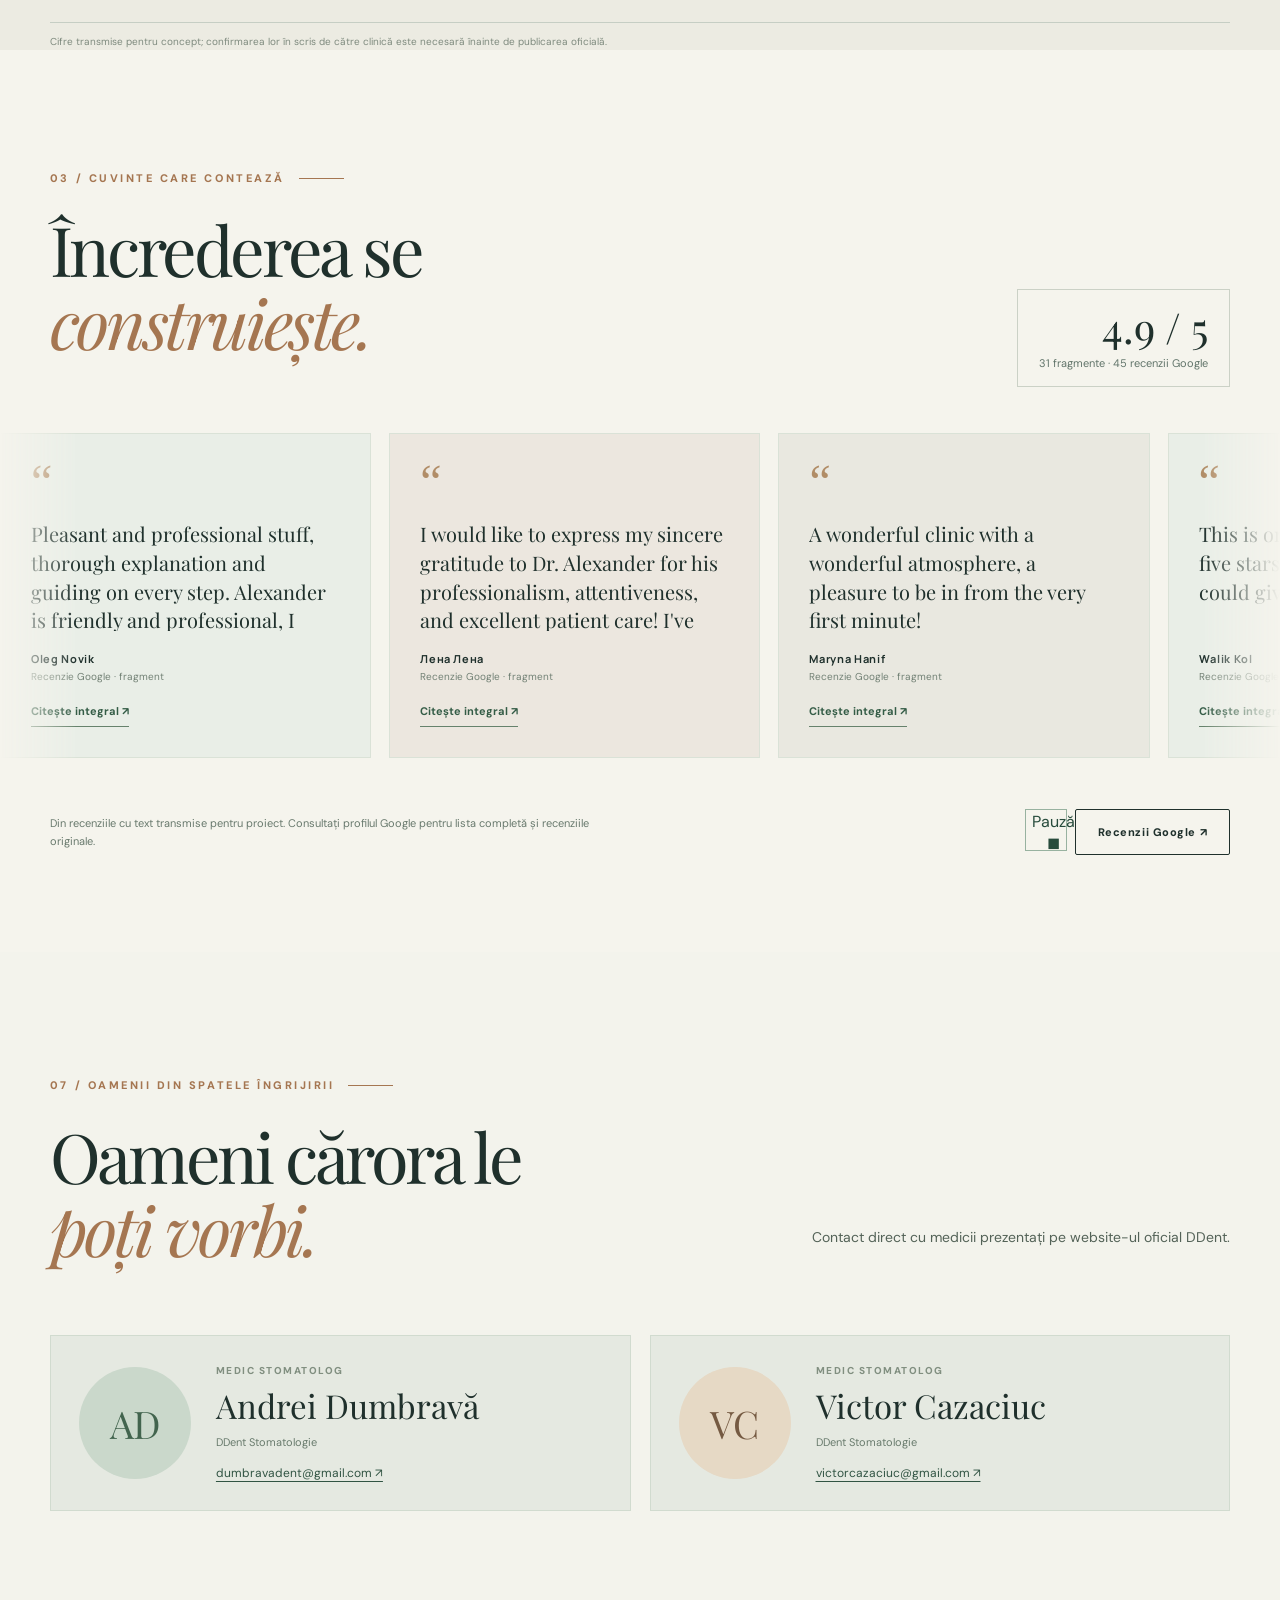
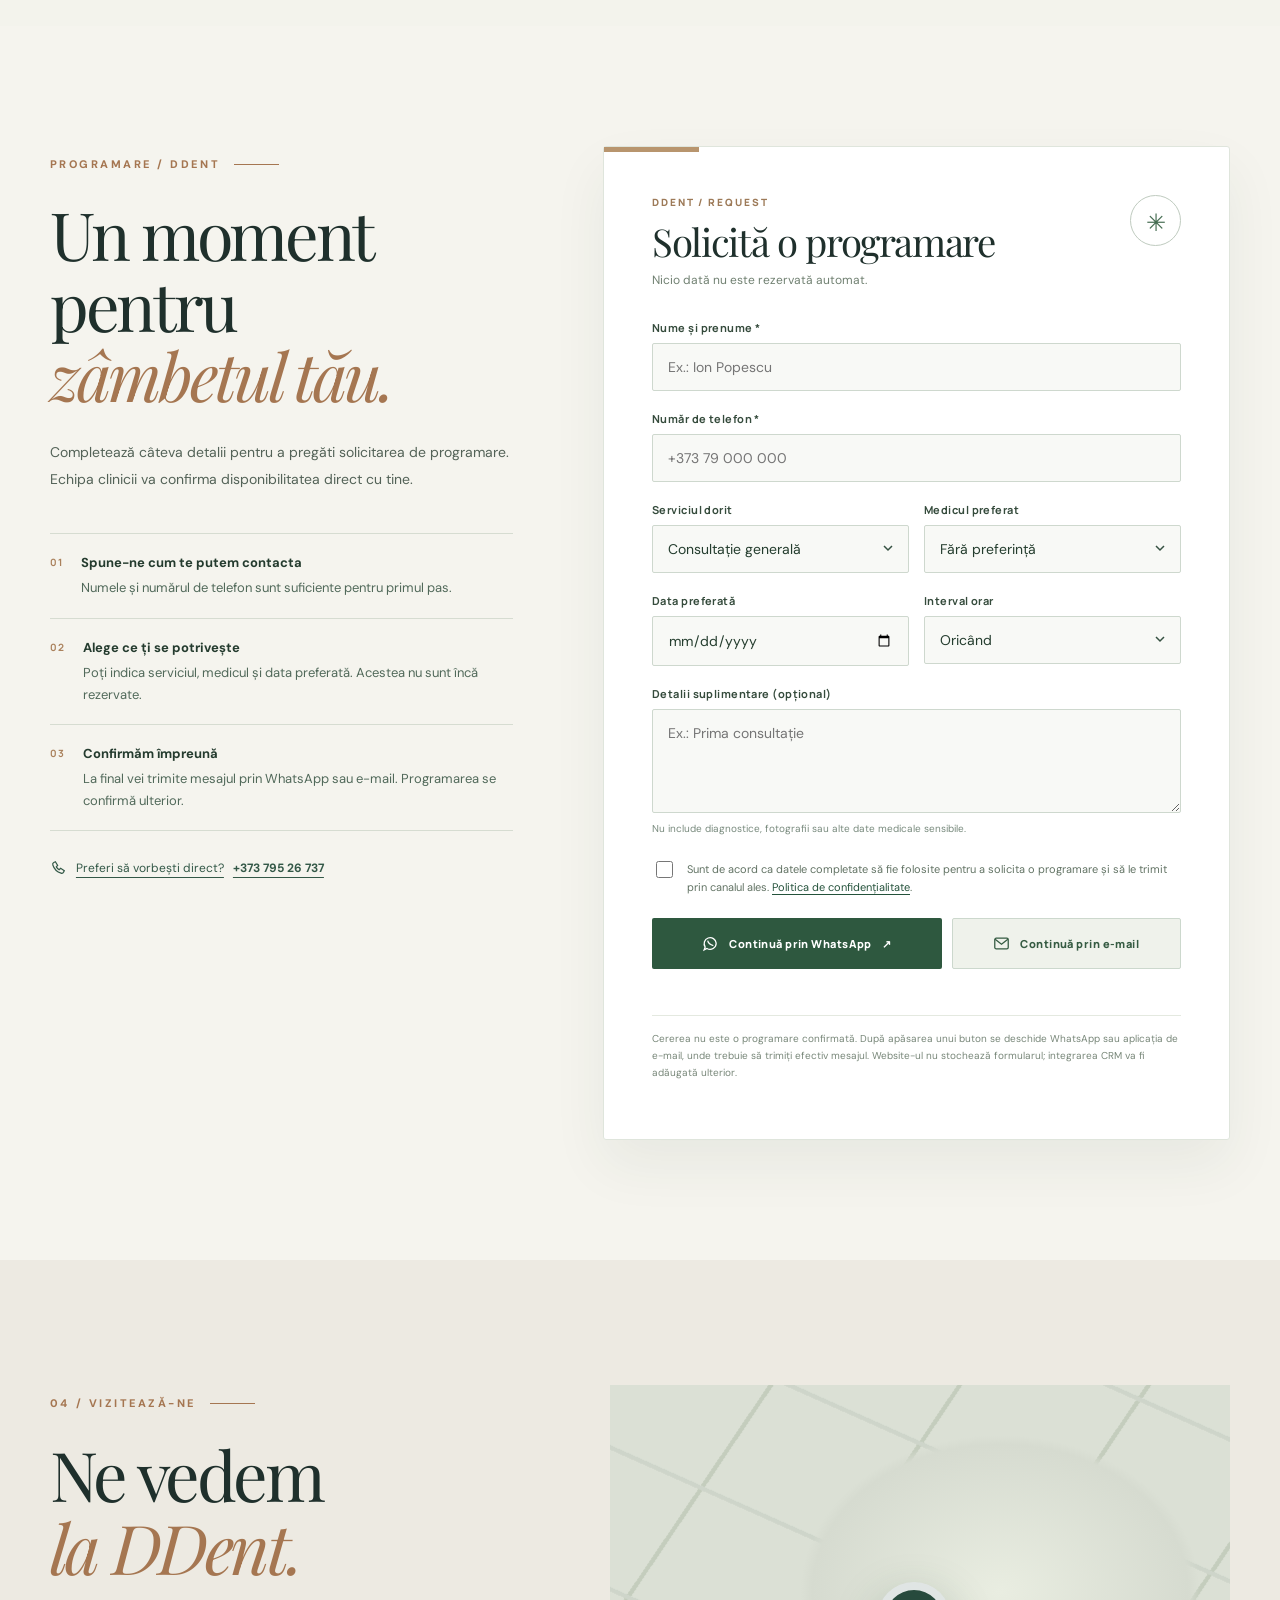
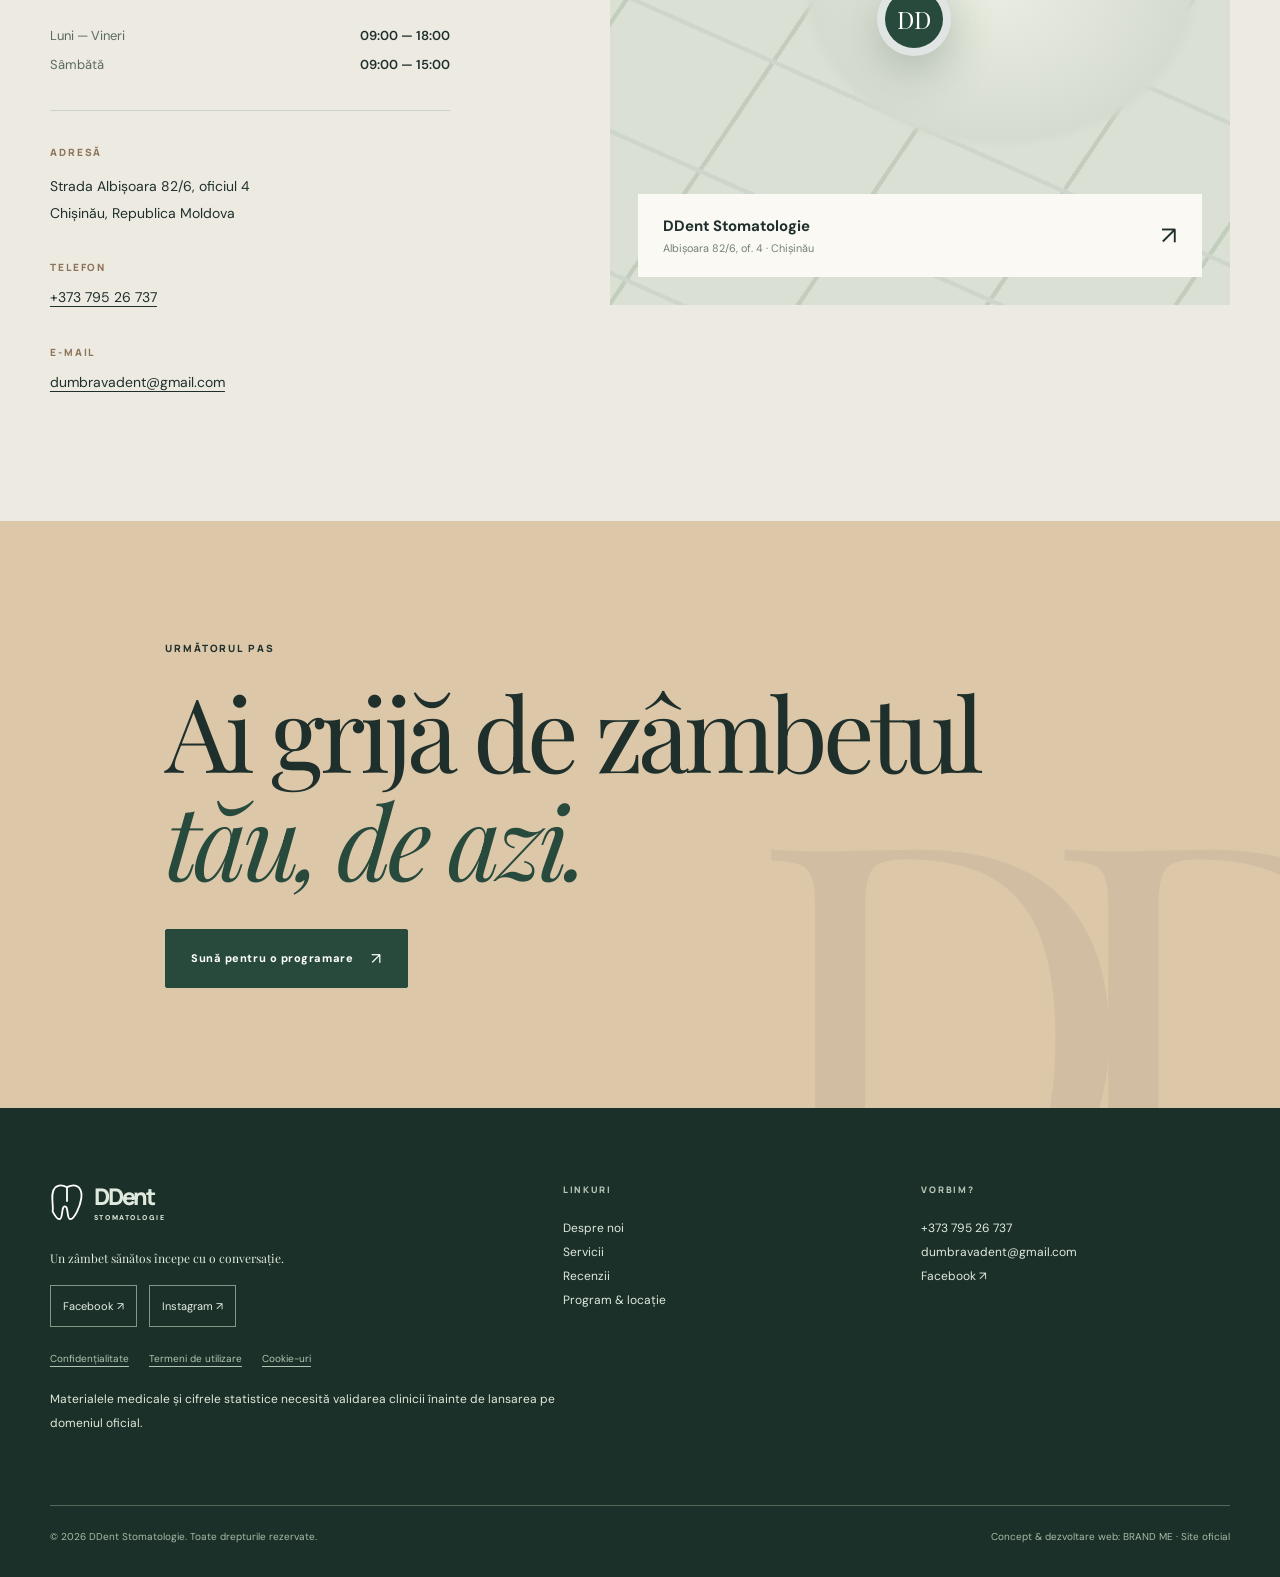
==== commit 2fe22011: "feat: responsive appointment form with dentist, date, consent and WhatsApp/email handoff" ====
--- a/index.html
+++ b/index.html
@@ -210,7 +210,41 @@
 <section class="video-stories" id="povesti"><div class="wrap"><p class="section-number">06 / POVEȘTI VIDEO</p><div class="section-intro"><h2>Pacienții au<br><em>cuvântul.</em></h2><p class="bodycopy">Experiențe povestite chiar de pacienți. Fiecare video va putea fi redat doar după apăsarea butonului Play.</p></div><div class="video-story-grid" id="videoGrid"></div></div></section>
   <div class="metric-highlight"><div class="wrap numbers" aria-label="Date prezentate pentru verificare"><div class="number-cell reveal"><strong>24</strong><span>ANII DE PRACTICĂ</span></div><div class="number-cell reveal"><strong>5.000+</strong><span>PACIENȚI TRATAȚI</span></div><div class="number-cell reveal"><strong>2016</strong><span>CLINICĂ ÎNFIINȚATĂ</span></div></div><div class="wrap"><span class="numbers-disclaimer">Cifre transmise pentru concept; confirmarea lor în scris de către clinică este necesară înainte de publicarea oficială.</span></div></div>
   <section class="review-section-new" id="recenzii"><div class="wrap"><p class="section-number">03 / CUVINTE CARE CONTEAZĂ</p><div class="reviews-top"><h2>Încrederea se<br><em>construiește.</em></h2><div class="review-rating"><strong>4.9 / 5</strong><small><span id="reviewArchiveCount">31</span> fragmente · 45 recenzii Google</small></div></div></div><div class="review-viewport" id="reviewViewport"><div class="review-track" id="reviewTrack"></div></div><div class="wrap review-actions"><p>Din recenziile cu text transmise pentru proiect. Consultați profilul Google pentru lista completă și recenziile originale.</p><div class="controls"><button type="button" id="reviewPause" aria-pressed="false">Pauză ◼</button><a class="pill secondary" href="https://www.google.com/maps/place/DDent+Stomatologie/" target="_blank" rel="noopener noreferrer">Recenzii Google ↗</a></div></div></section>
-  <section class="doctors-section" id="echipa"><div class="wrap"><p class="section-number">07 / OAMENII DIN SPATELE ÎNGRIJIRII</p><div class="section-intro"><h2>Oameni cărora le<br><em>poți vorbi.</em></h2><p class="bodycopy">Contact direct cu medicii prezentați pe website-ul oficial DDent.</p></div><div class="doctors-grid"><article class="doctor-card"><div class="doctor-avatar" aria-hidden="true">AD</div><div><small>MEDIC STOMATOLOG</small><h3>Andrei Dumbravă</h3><p>DDent Stomatologie</p><a href="mailto:dumbravadent@gmail.com">dumbravadent@gmail.com ↗</a></div></article><article class="doctor-card"><div class="doctor-avatar" aria-hidden="true">VC</div><div><small>MEDIC STOMATOLOG</small><h3>Victor Cazaciuc</h3><p>DDent Stomatologie</p><a href="mailto:victorcazaciuc@gmail.com">victorcazaciuc@gmail.com ↗</a></div></article></div></div></section><section class="map-section" id="viziteaza"><div class="wrap visit-grid"><div class="reveal"><p class="section-number">04 / VIZITEAZĂ-NE</p><h2>Ne vedem<br><em>la DDent.</em></h2><div class="hours"><span>Luni — Vineri</span><strong>09:00 — 18:00</strong><span>Sâmbătă</span><strong>09:00 — 15:00</strong></div><div class="contact-block"><div class="eyebrow">ADRESĂ</div><p>Strada Albișoara 82/6, oficiul 4<br>Chișinău, Republica Moldova</p></div><div class="contact-block"><div class="eyebrow">TELEFON</div><a href="tel:+37379526737">+373 795 26 737</a></div><div class="contact-block"><div class="eyebrow">E-MAIL</div><a href="mailto:dumbravadent@gmail.com">dumbravadent@gmail.com</a></div></div>
+  <section class="doctors-section" id="echipa"><div class="wrap"><p class="section-number">07 / OAMENII DIN SPATELE ÎNGRIJIRII</p><div class="section-intro"><h2>Oameni cărora le<br><em>poți vorbi.</em></h2><p class="bodycopy">Contact direct cu medicii prezentați pe website-ul oficial DDent.</p></div><div class="doctors-grid"><article class="doctor-card"><div class="doctor-avatar" aria-hidden="true">AD</div><div><small>MEDIC STOMATOLOG</small><h3>Andrei Dumbravă</h3><p>DDent Stomatologie</p><a href="mailto:dumbravadent@gmail.com">dumbravadent@gmail.com ↗</a></div></article><article class="doctor-card"><div class="doctor-avatar" aria-hidden="true">VC</div><div><small>MEDIC STOMATOLOG</small><h3>Victor Cazaciuc</h3><p>DDent Stomatologie</p><a href="mailto:victorcazaciuc@gmail.com">victorcazaciuc@gmail.com ↗</a></div></article></div></div></section><section class="booking-section" id="programare" aria-labelledby="bookingHeading">
+<div class="wrap booking-grid">
+<div class="booking-intro reveal">
+<p class="section-number"><span data-ap-text="eyebrow">PROGRAMARE / DDENT</span></p>
+<h2 id="bookingHeading"><span data-ap-text="titleFirst">Un moment pentru</span><br><em data-ap-text="titleSecond">zâmbetul tău.</em></h2>
+<p class="bodycopy" data-ap-text="lead">Completează câteva detalii pentru a pregăti solicitarea de programare. Echipa clinicii va confirma disponibilitatea direct cu tine.</p>
+<div class="booking-info">
+<div><span class="booking-count">01</span><p><strong data-ap-text="step1Title">Spune-ne cum te putem contacta</strong><span data-ap-text="step1Text">Numele și numărul de telefon sunt suficiente pentru primul pas.</span></p></div>
+<div><span class="booking-count">02</span><p><strong data-ap-text="step2Title">Alege ce ți se potrivește</strong><span data-ap-text="step2Text">Poți indica serviciul, medicul și data preferată. Acestea nu sunt încă rezervate.</span></p></div>
+<div><span class="booking-count">03</span><p><strong data-ap-text="step3Title">Confirmăm împreună</strong><span data-ap-text="step3Text">La final vei trimite mesajul prin WhatsApp sau e-mail. Programarea se confirmă ulterior.</span></p></div>
+</div>
+<a class="booking-quick-call" href="tel:+37379526737"><svg viewBox="0 0 24 24" aria-hidden="true"><path d="M7.6 3.8 5.3 4.9c-1.4.7-1.8 2-1.3 3.5a18 18 0 0 0 11.6 11.6c1.5.5 2.8.1 3.5-1.3l1.1-2.3-5.2-3.2-2.1 1.9a13.5 13.5 0 0 1-4-4l1.9-2.1-3.2-5.2Z"/></svg><span data-ap-text="call">Preferi să vorbești direct?</span> <strong>+373 795 26 737</strong></a>
+</div>
+<form class="booking-form reveal" id="appointmentForm" autocomplete="on">
+<div class="booking-form-head"><div><div class="eyebrow" style="color:#9d7a58">DDENT / REQUEST</div><h3 data-ap-text="formTitle">Solicită o programare</h3><p data-ap-text="formLead">Nicio dată nu este rezervată automat.</p></div><span class="booking-form-mark" aria-hidden="true">✳</span></div>
+<div class="booking-field-grid">
+<div class="booking-field span-2"><label for="apName" data-ap-text="name">Nume și prenume *</label><input id="apName" name="fullName" type="text" autocomplete="name" maxlength="80" minlength="2" placeholder="Ex.: Ion Popescu" required></div>
+<div class="booking-field span-2"><label for="apPhone" data-ap-text="phone">Număr de telefon *</label><input id="apPhone" name="phone" type="tel" inputmode="tel" autocomplete="tel" maxlength="25" placeholder="+373 79 000 000" required></div>
+<div class="booking-field"><label for="apService" data-ap-text="service">Serviciul dorit</label><select id="apService" name="service"><option value="0">Consultație generală</option><option value="1">Profilaxie dentară</option><option value="2">Tratamentul cariilor</option><option value="3">Estetică dentară</option><option value="4">Ortodonție</option><option value="5">Parodontologie</option><option value="6">Chirurgie dentară</option><option value="7">Implantologie</option><option value="8">Protezare dentară</option></select></div>
+<div class="booking-field"><label for="apDoctor" data-ap-text="doctor">Medicul preferat</label><select id="apDoctor" name="doctor"><option value="">Fără preferință</option><option value="andrei">Andrei Dumbravă</option><option value="victor">Victor Cazaciuc</option></select></div>
+<div class="booking-field"><label for="apDate" data-ap-text="date">Data preferată</label><input id="apDate" name="preferredDate" type="date"></div>
+<div class="booking-field"><label for="apInterval" data-ap-text="interval">Interval orar</label><select id="apInterval" name="interval"><option value="" data-ap-time="intervalAny">Oricând</option><option value="morning" data-ap-time="intervalMorning">Dimineața (09:00–12:00)</option><option value="midday" data-ap-time="intervalMidday">La prânz (12:00–15:00)</option><option value="afternoon" data-ap-time="intervalAfternoon">După-amiaza (15:00–18:00)</option></select></div>
+<div class="booking-field span-2"><label for="apNotes" data-ap-text="notes">Detalii suplimentare (opțional)</label><textarea id="apNotes" name="notes" maxlength="500" rows="3" placeholder="Ex.: Prima consultație"></textarea><span class="small-note" data-ap-text="notesHelp">Nu include diagnostice, fotografii sau alte date medicale sensibile.</span></div>
+</div>
+<label class="booking-privacy"><input id="apConsent" name="consent" type="checkbox" required><span><span data-ap-text="consent">Sunt de acord ca datele completate să fie folosite pentru a solicita o programare și să le trimit prin canalul ales.</span> <a href="./legal.html#privacy" target="_blank" rel="noopener" data-ap-text="consentLink">Politica de confidențialitate</a>.</span></label>
+<div class="booking-send">
+<button class="primary" type="submit" data-ap-send="whatsapp"><svg viewBox="0 0 24 24"><path d="M20 11.5A8.5 8.5 0 0 1 7 19l-4 2 1.5-4A8.5 8.5 0 1 1 20 11.5Z"/><path d="M8 8c1 4 4 6 8 7"/></svg><span data-ap-text="whatsapp">Continuă prin WhatsApp</span> ↗</button>
+<button class="secondary" type="submit" data-ap-send="email"><svg viewBox="0 0 24 24"><rect x="2.5" y="4.5" width="19" height="15" rx="2"/><path d="m3 6 9 7 9-7"/></svg><span data-ap-text="email">Continuă prin e-mail</span></button>
+</div>
+<p class="booking-status" id="bookingStatus" role="status" aria-live="polite"></p>
+<p class="booking-disclaimer" data-ap-text="disclaimer">Cererea nu este o programare confirmată. După apăsarea unui buton se deschide WhatsApp sau aplicația de e-mail, unde trebuie să trimiți efectiv mesajul. Website-ul nu stochează formularul; integrarea CRM va fi adăugată ulterior.</p>
+</form>
+</div>
+</section>
+<section class="map-section" id="viziteaza"><div class="wrap visit-grid"><div class="reveal"><p class="section-number">04 / VIZITEAZĂ-NE</p><h2>Ne vedem<br><em>la DDent.</em></h2><div class="hours"><span>Luni — Vineri</span><strong>09:00 — 18:00</strong><span>Sâmbătă</span><strong>09:00 — 15:00</strong></div><div class="contact-block"><div class="eyebrow">ADRESĂ</div><p>Strada Albișoara 82/6, oficiul 4<br>Chișinău, Republica Moldova</p></div><div class="contact-block"><div class="eyebrow">TELEFON</div><a href="tel:+37379526737">+373 795 26 737</a></div><div class="contact-block"><div class="eyebrow">E-MAIL</div><a href="mailto:dumbravadent@gmail.com">dumbravadent@gmail.com</a></div></div>
     <a class="map-link reveal" aria-label="Deschide indicațiile de navigare către DDent în Google Maps" target="_blank" rel="noopener noreferrer" href="https://www.google.com/maps/dir/?api=1&destination=DDent+Stomatologie%2C+Strada+Albi%C8%99oara+82%2F6%2C+Chi%C8%99in%C4%83u%2C+Moldova"><div class="map-art" data-depth="0.04"></div><div class="map-pin">DD</div><div class="map-caption"><div><b>DDent Stomatologie</b><small>Albișoara 82/6, of. 4 · Chișinău</small></div><span class="arr">↗</span></div></a></div></section>
   <section class="cta"><div class="wrap cta-inner reveal"><div class="eyebrow">URMĂTORUL PAS</div><h2>Ai grijă de zâmbetul<br><em>tău, de azi.</em></h2><a class="pill" href="tel:+37379526737">Sună pentru o programare <span class="arrow">↗</span></a></div></section>
 </main>
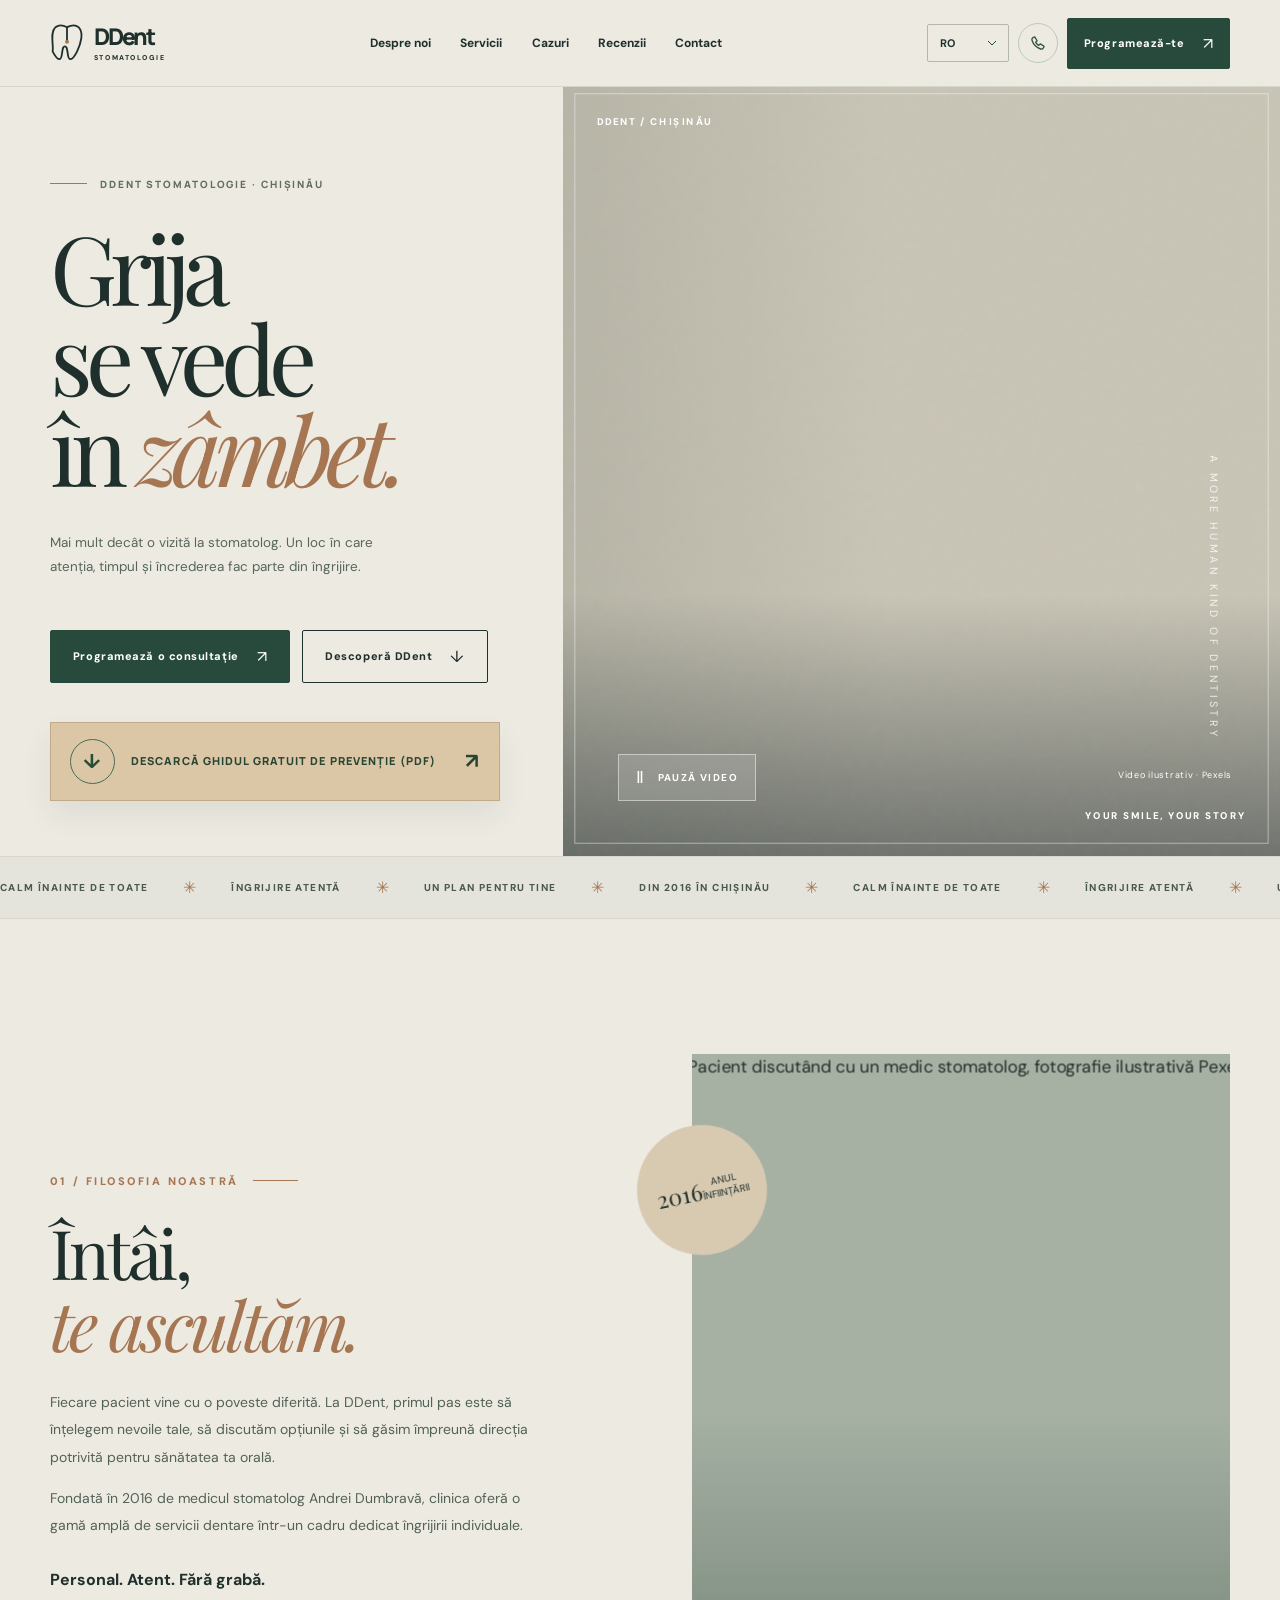
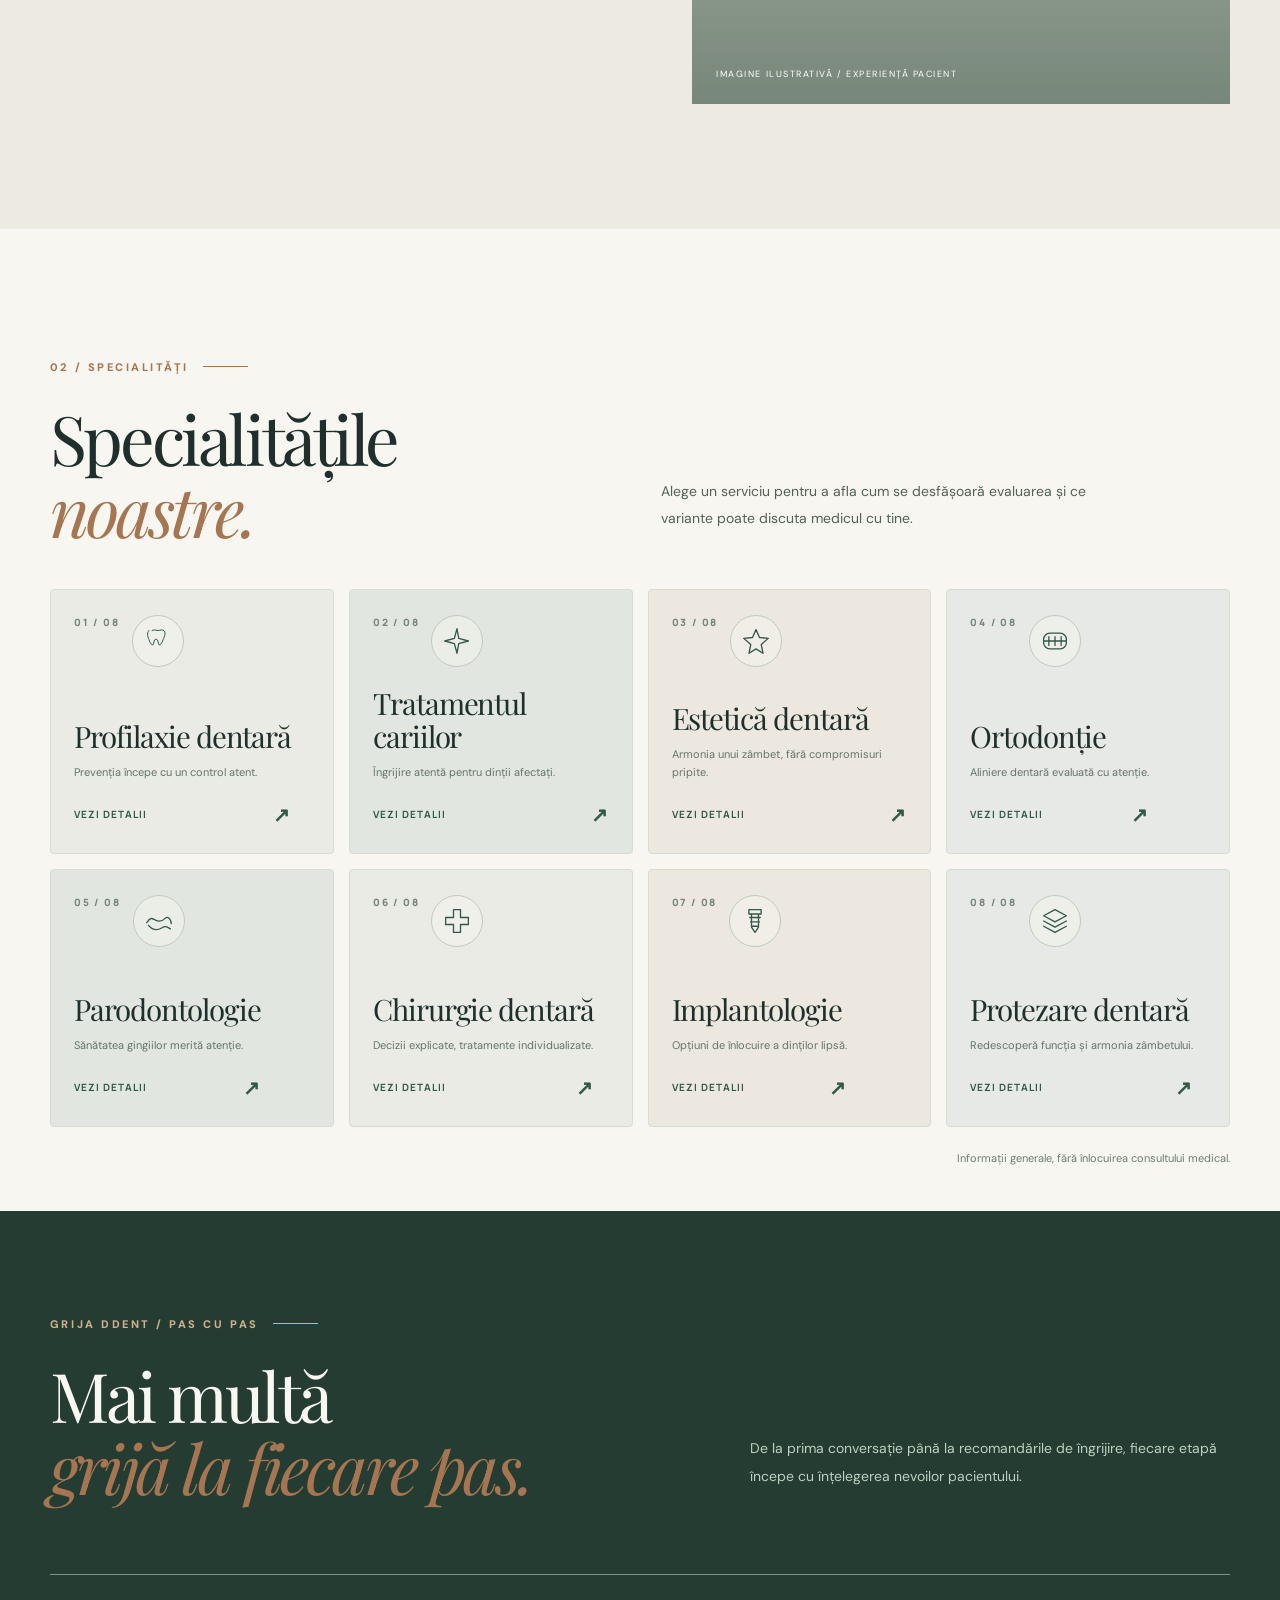
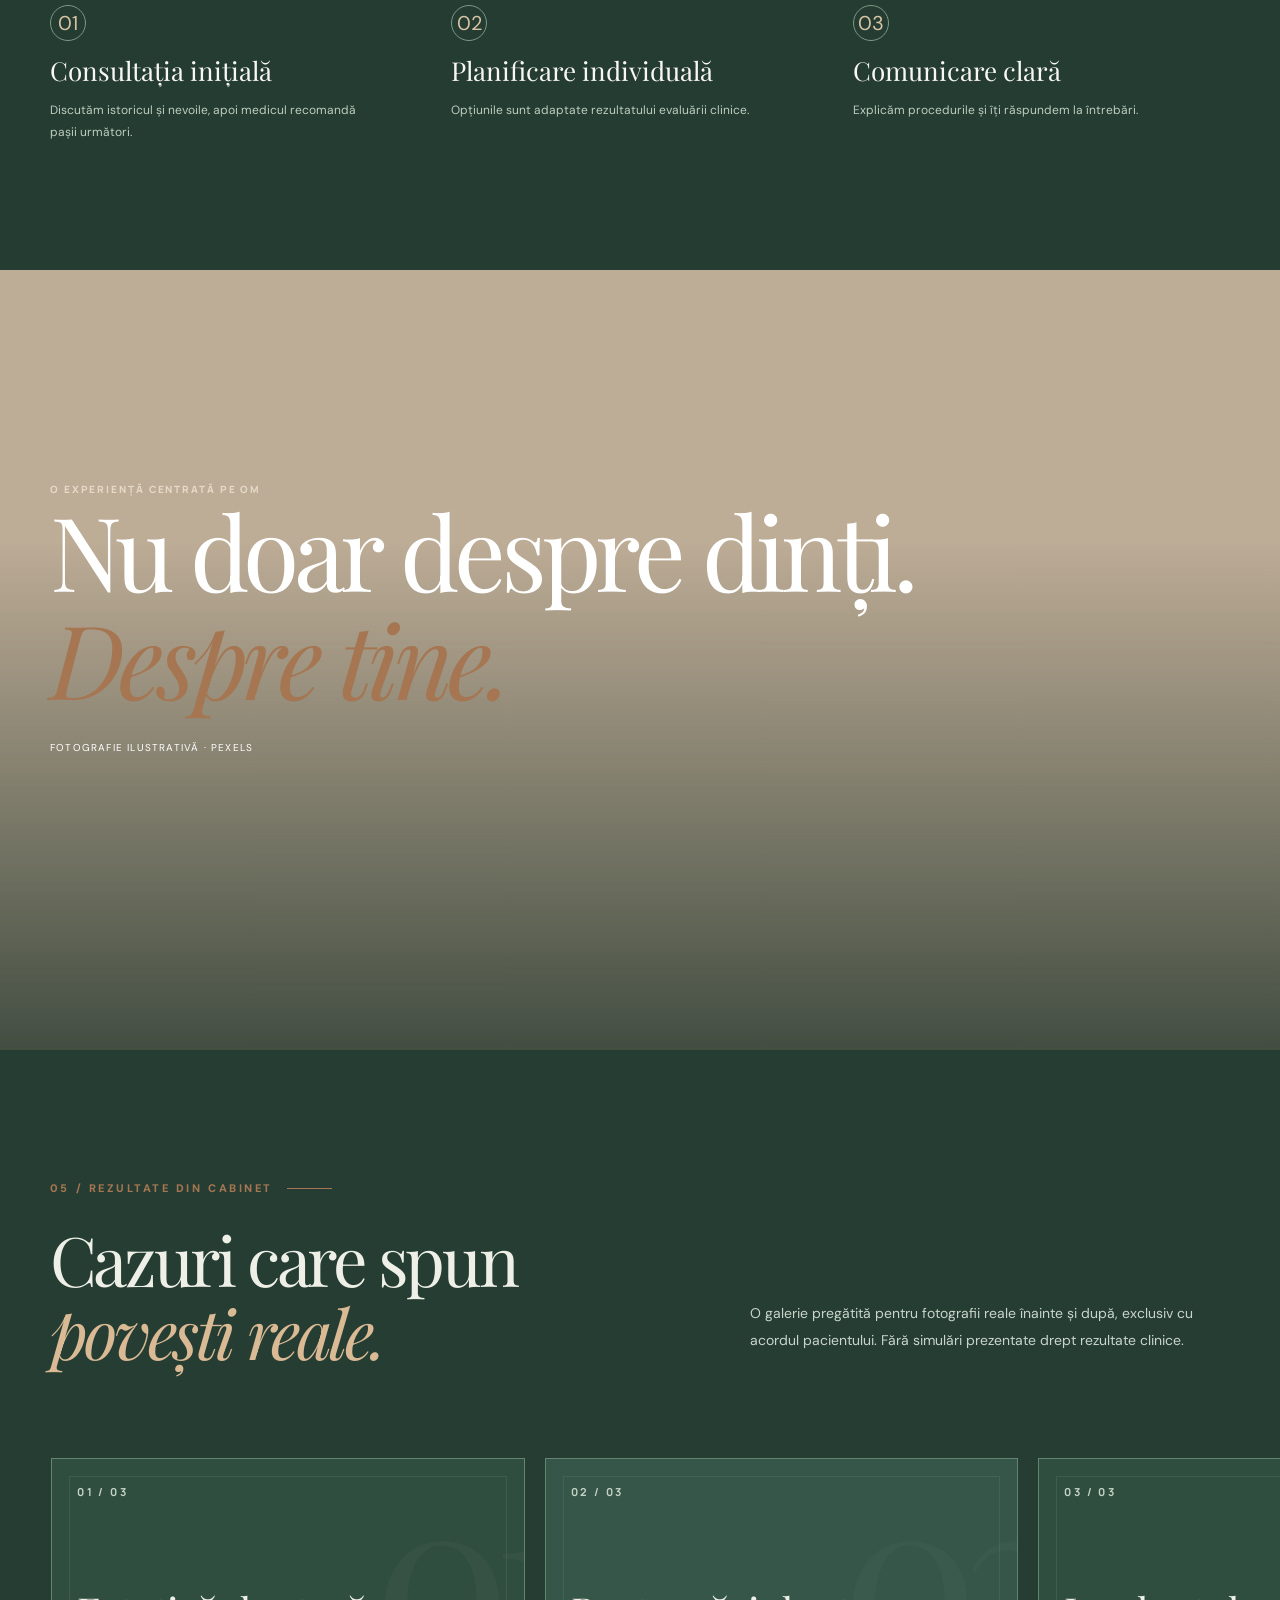
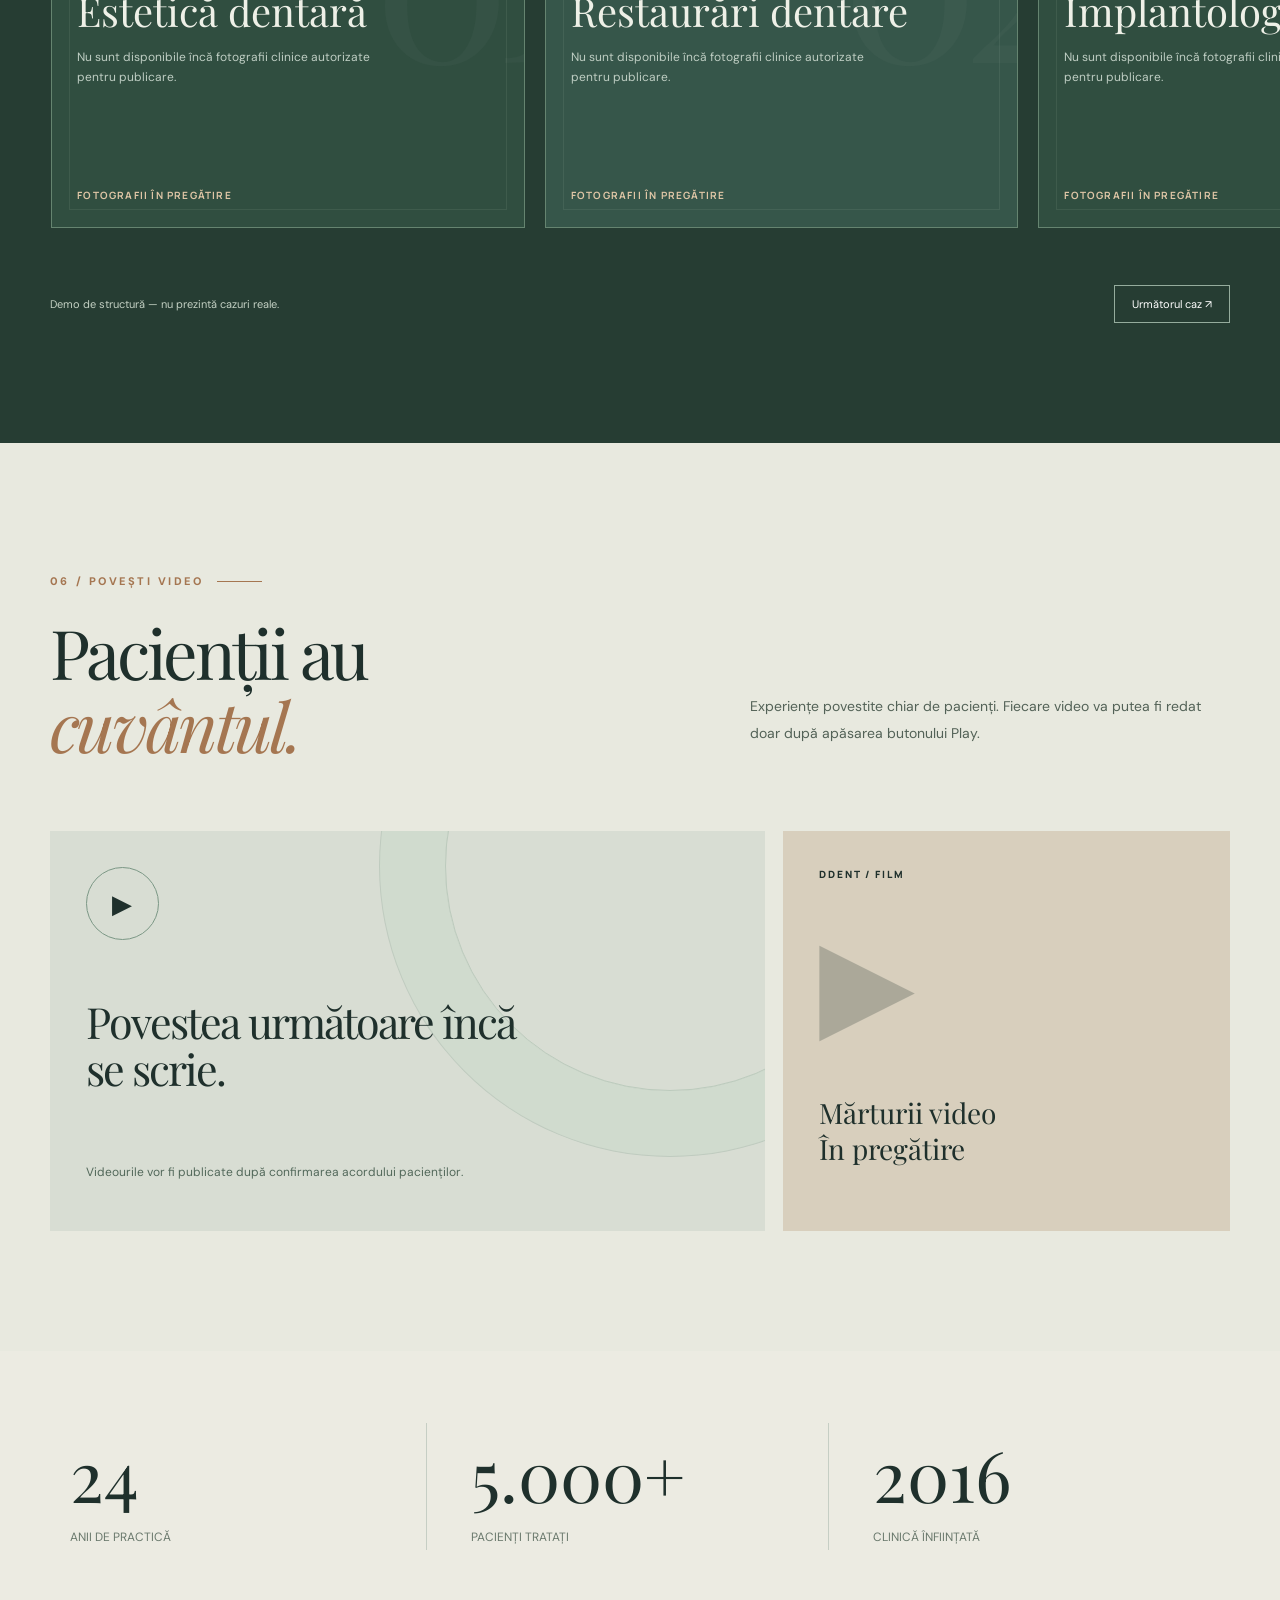
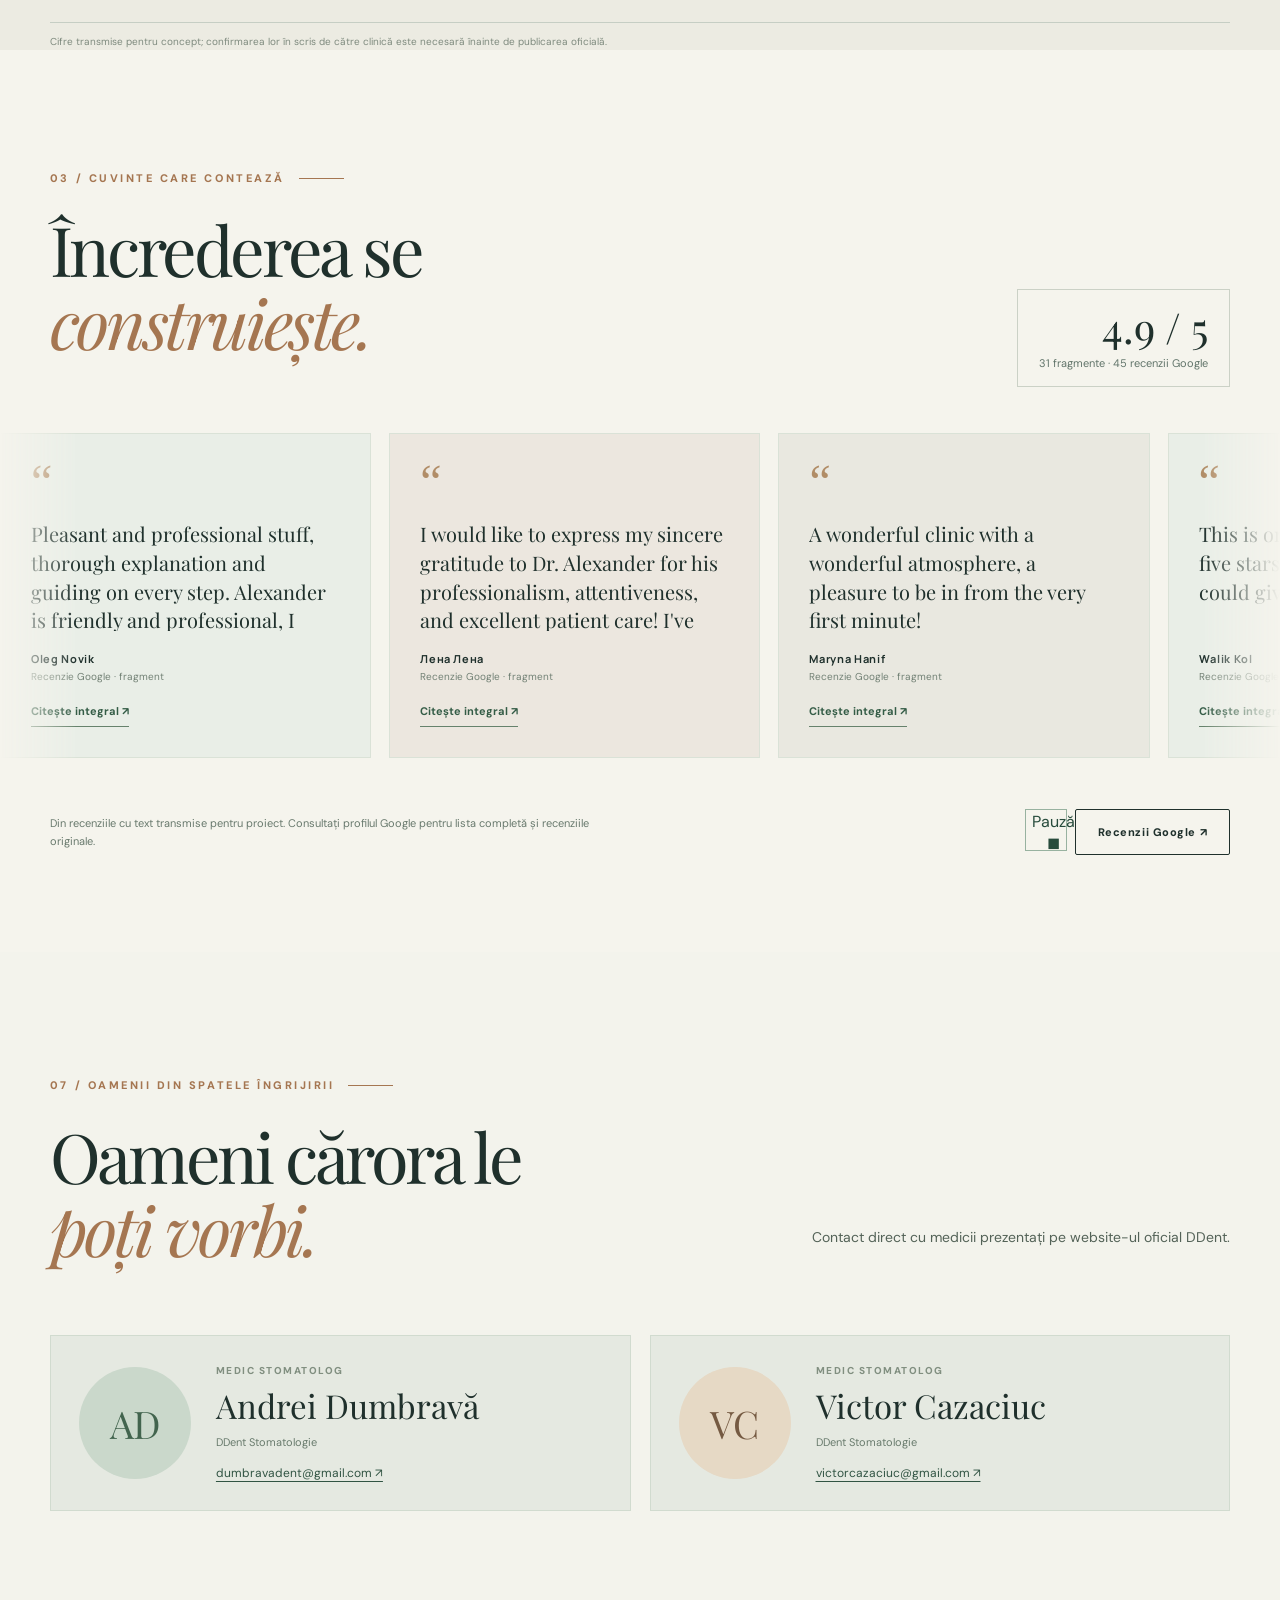
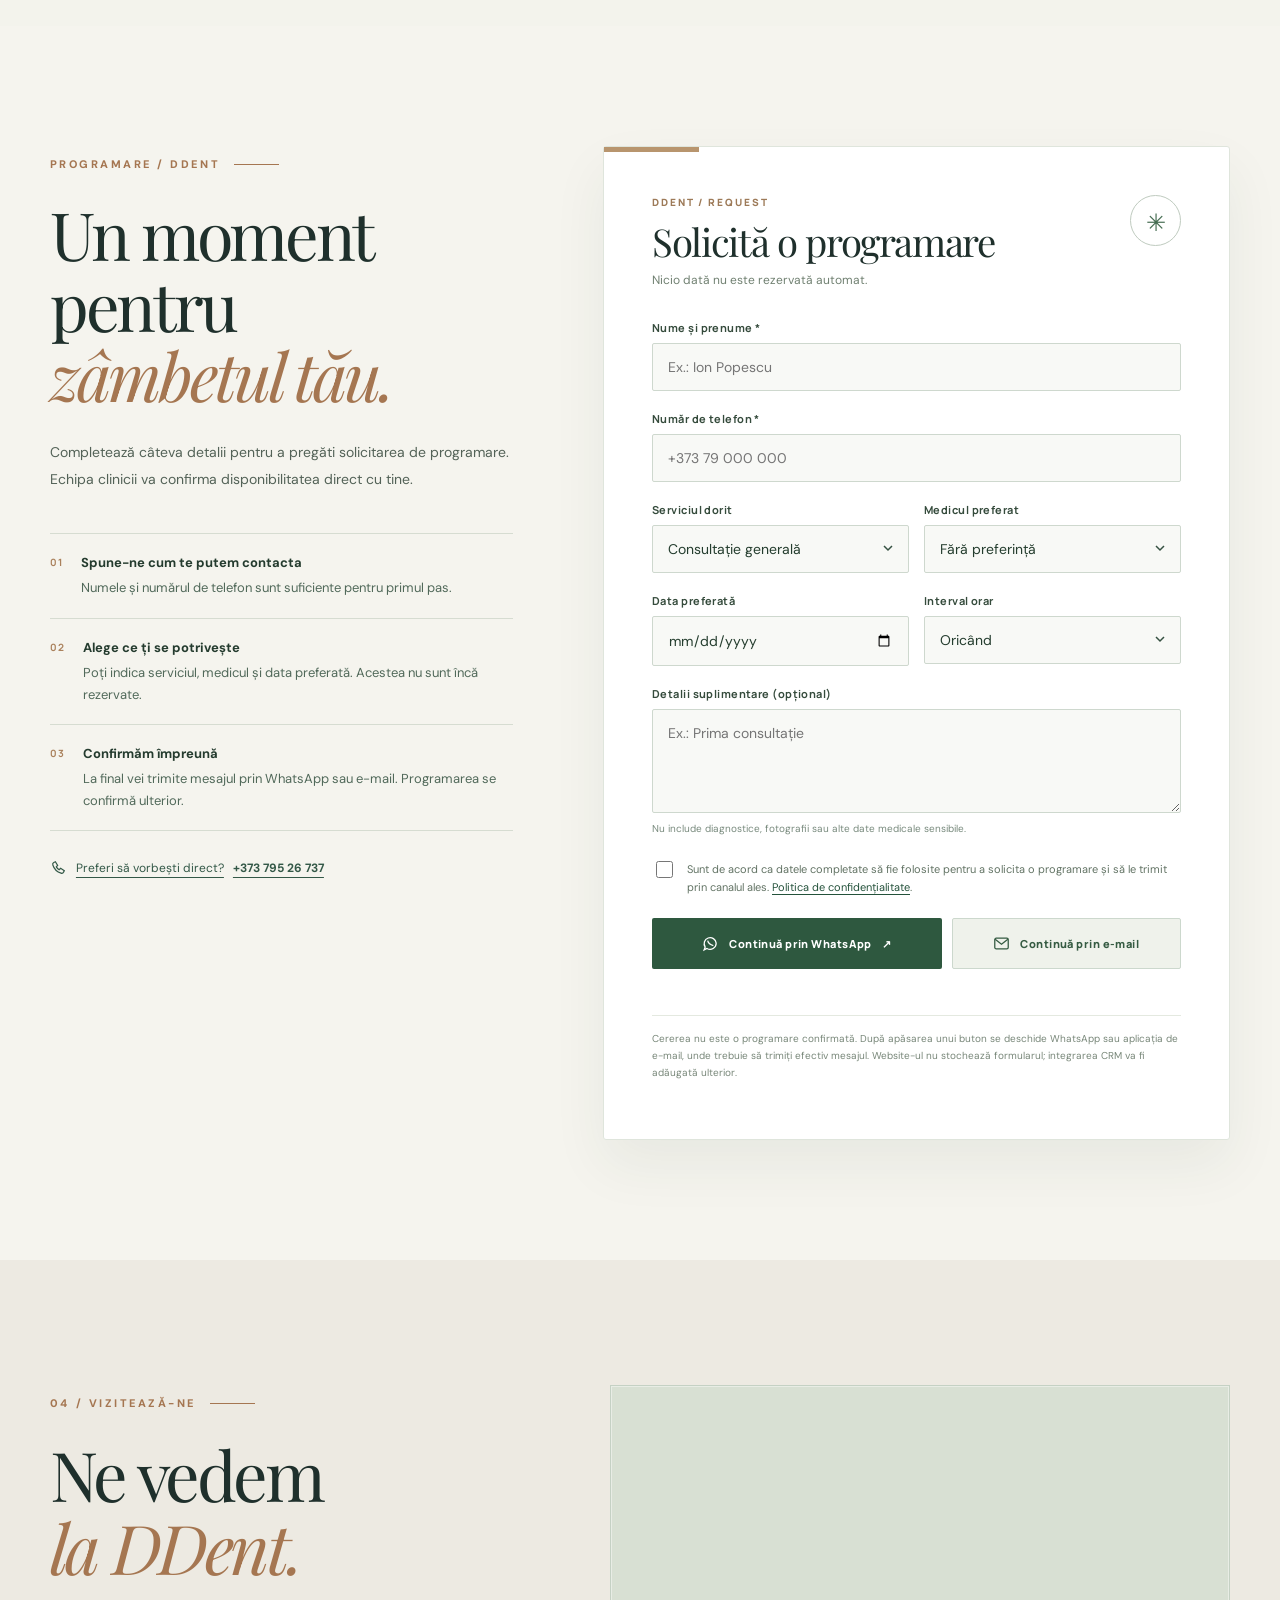
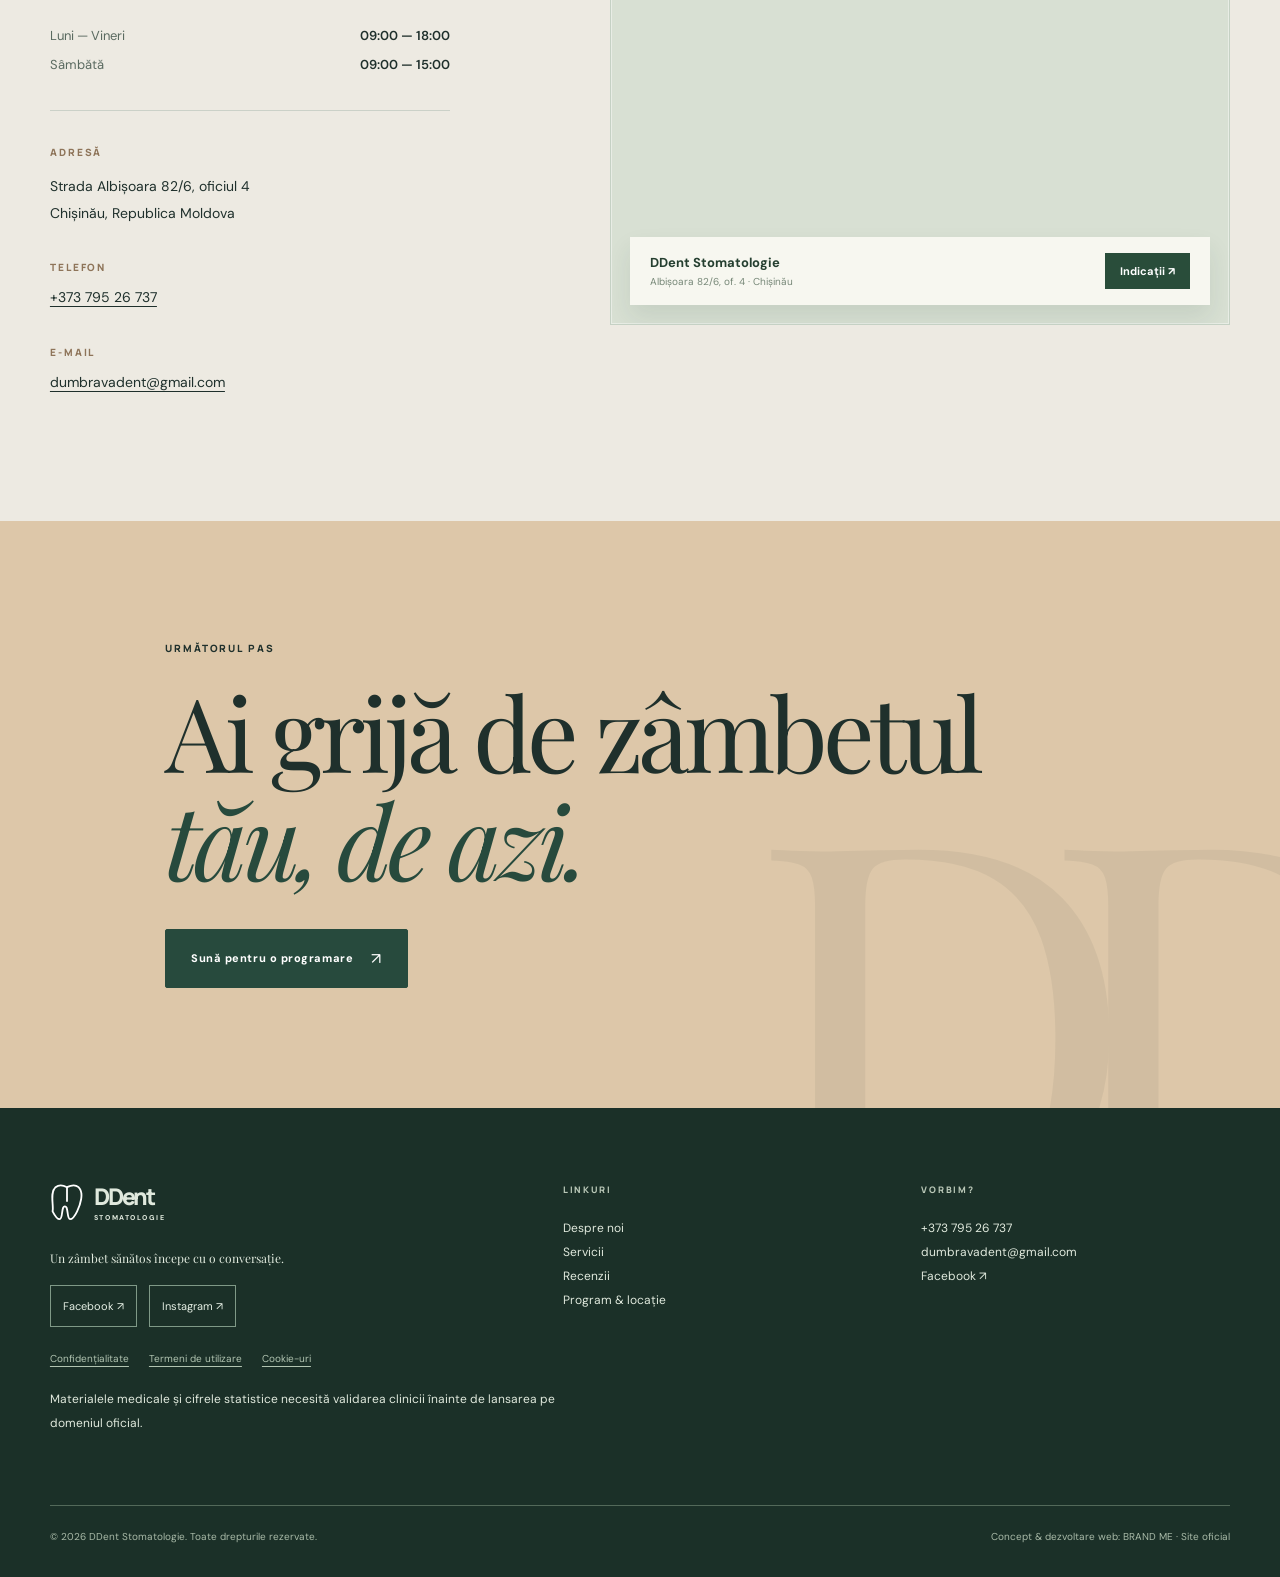
==== commit cb951797: "feat: replace decorative locator with interactive embedded Google Maps and directions" ====
--- a/index.html
+++ b/index.html
@@ -245,7 +245,10 @@
 </div>
 </section>
 <section class="map-section" id="viziteaza"><div class="wrap visit-grid"><div class="reveal"><p class="section-number">04 / VIZITEAZĂ-NE</p><h2>Ne vedem<br><em>la DDent.</em></h2><div class="hours"><span>Luni — Vineri</span><strong>09:00 — 18:00</strong><span>Sâmbătă</span><strong>09:00 — 15:00</strong></div><div class="contact-block"><div class="eyebrow">ADRESĂ</div><p>Strada Albișoara 82/6, oficiul 4<br>Chișinău, Republica Moldova</p></div><div class="contact-block"><div class="eyebrow">TELEFON</div><a href="tel:+37379526737">+373 795 26 737</a></div><div class="contact-block"><div class="eyebrow">E-MAIL</div><a href="mailto:dumbravadent@gmail.com">dumbravadent@gmail.com</a></div></div>
-    <a class="map-link reveal" aria-label="Deschide indicațiile de navigare către DDent în Google Maps" target="_blank" rel="noopener noreferrer" href="https://www.google.com/maps/dir/?api=1&destination=DDent+Stomatologie%2C+Strada+Albi%C8%99oara+82%2F6%2C+Chi%C8%99in%C4%83u%2C+Moldova"><div class="map-art" data-depth="0.04"></div><div class="map-pin">DD</div><div class="map-caption"><div><b>DDent Stomatologie</b><small>Albișoara 82/6, of. 4 · Chișinău</small></div><span class="arr">↗</span></div></a></div></section>
+    <div class="map-embed reveal" aria-label="Google Maps DDent Stomatologie">
+<iframe id="ddentMap" title="Locația DDent pe Google Maps" src="https://www.google.com/maps?q=DDent%20Stomatologie%2C%20Strada%20Albi%C8%99oara%2082%2F6%2C%20Chi%C8%99in%C4%83u%2C%20Moldova&z=16&output=embed" loading="lazy" allowfullscreen referrerpolicy="strict-origin-when-cross-origin"></iframe>
+<div class="map-footer"><div><strong>DDent Stomatologie</strong><small data-ap-text="mapCaption">Albișoara 82/6, of. 4 · Chișinău</small></div><a class="map-directions" href="https://www.google.com/maps/dir/?api=1&destination=DDent+Stomatologie%2C+Strada+Albi%C8%99oara+82%2F6%2C+Chi%C8%99in%C4%83u%2C+Moldova" target="_blank" rel="noopener noreferrer"><span data-ap-text="mapDirections">Indicații ↗</span></a></div>
+</div></div></section>
   <section class="cta"><div class="wrap cta-inner reveal"><div class="eyebrow">URMĂTORUL PAS</div><h2>Ai grijă de zâmbetul<br><em>tău, de azi.</em></h2><a class="pill" href="tel:+37379526737">Sună pentru o programare <span class="arrow">↗</span></a></div></section>
 </main>
 <footer class="footer"><div class="wrap"><div class="footer-grid"><div><a class="logo" href="#acasa" aria-label="DDent - sus">
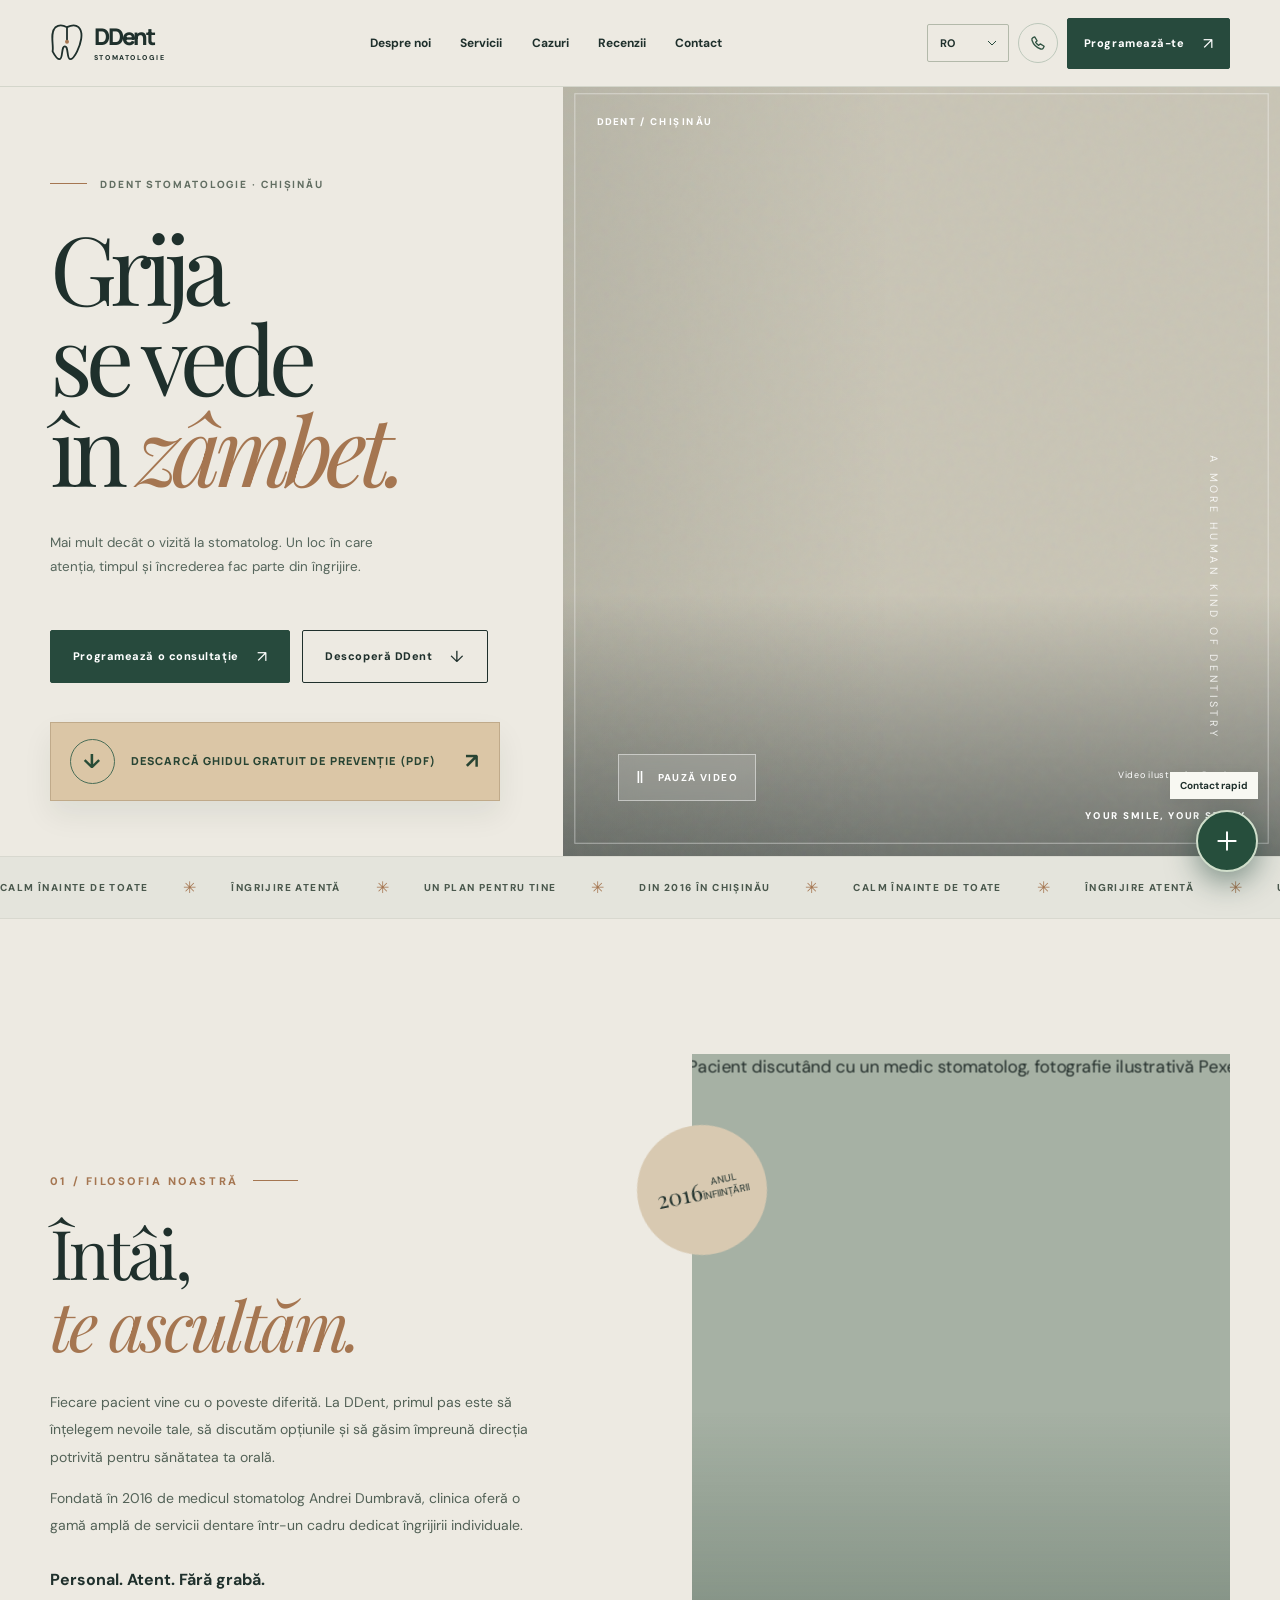
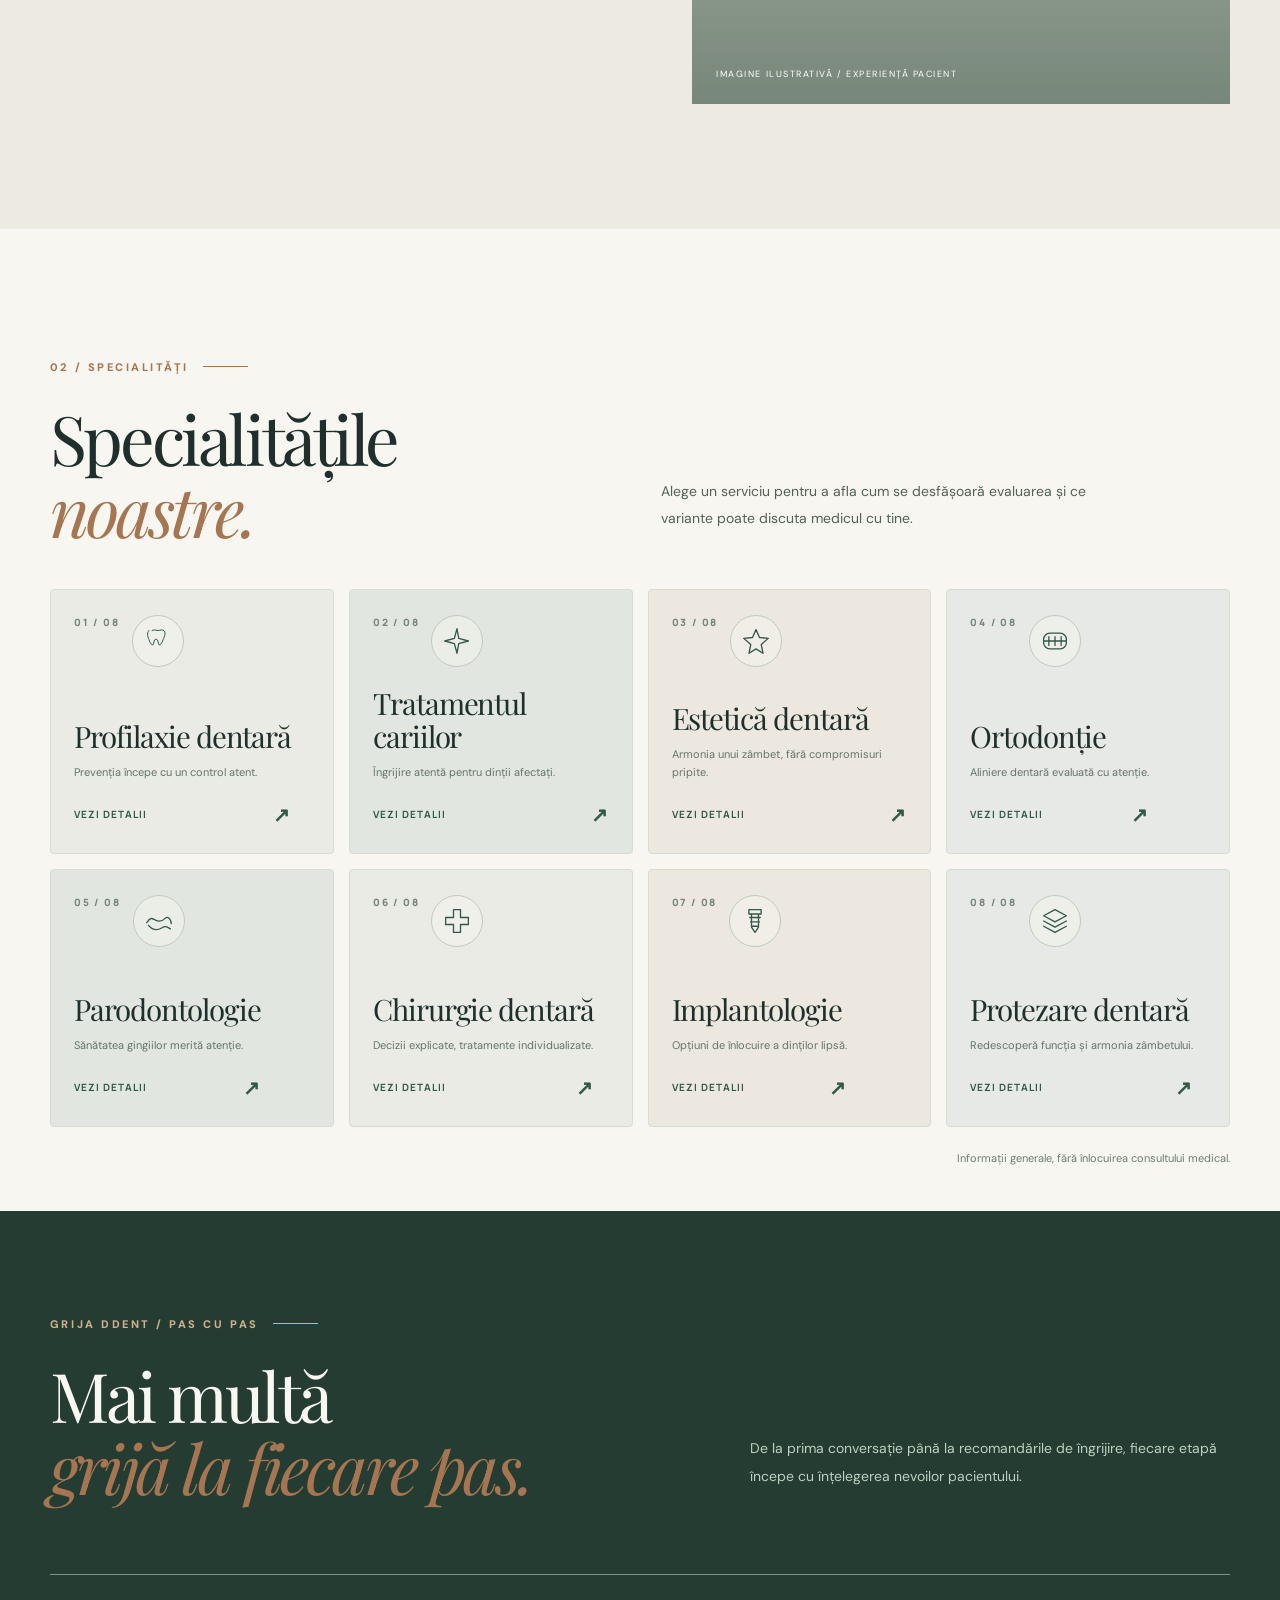
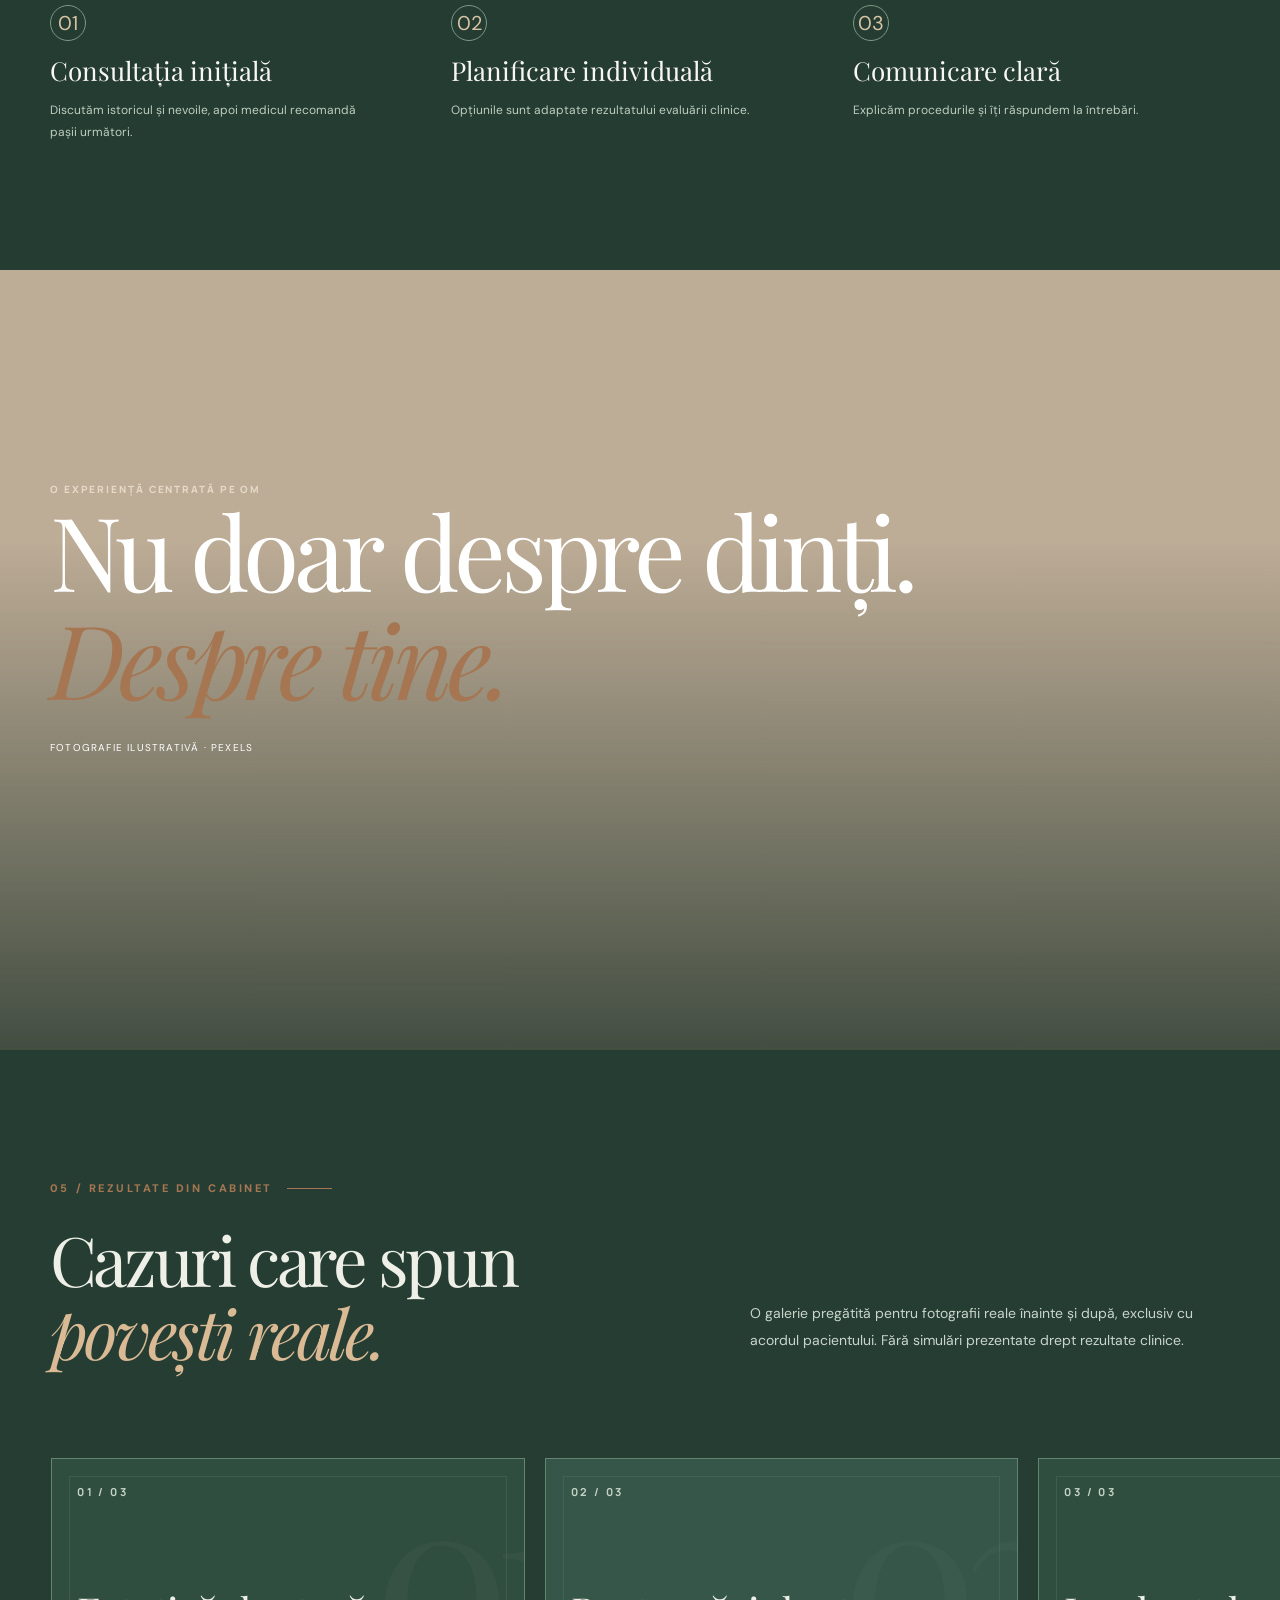
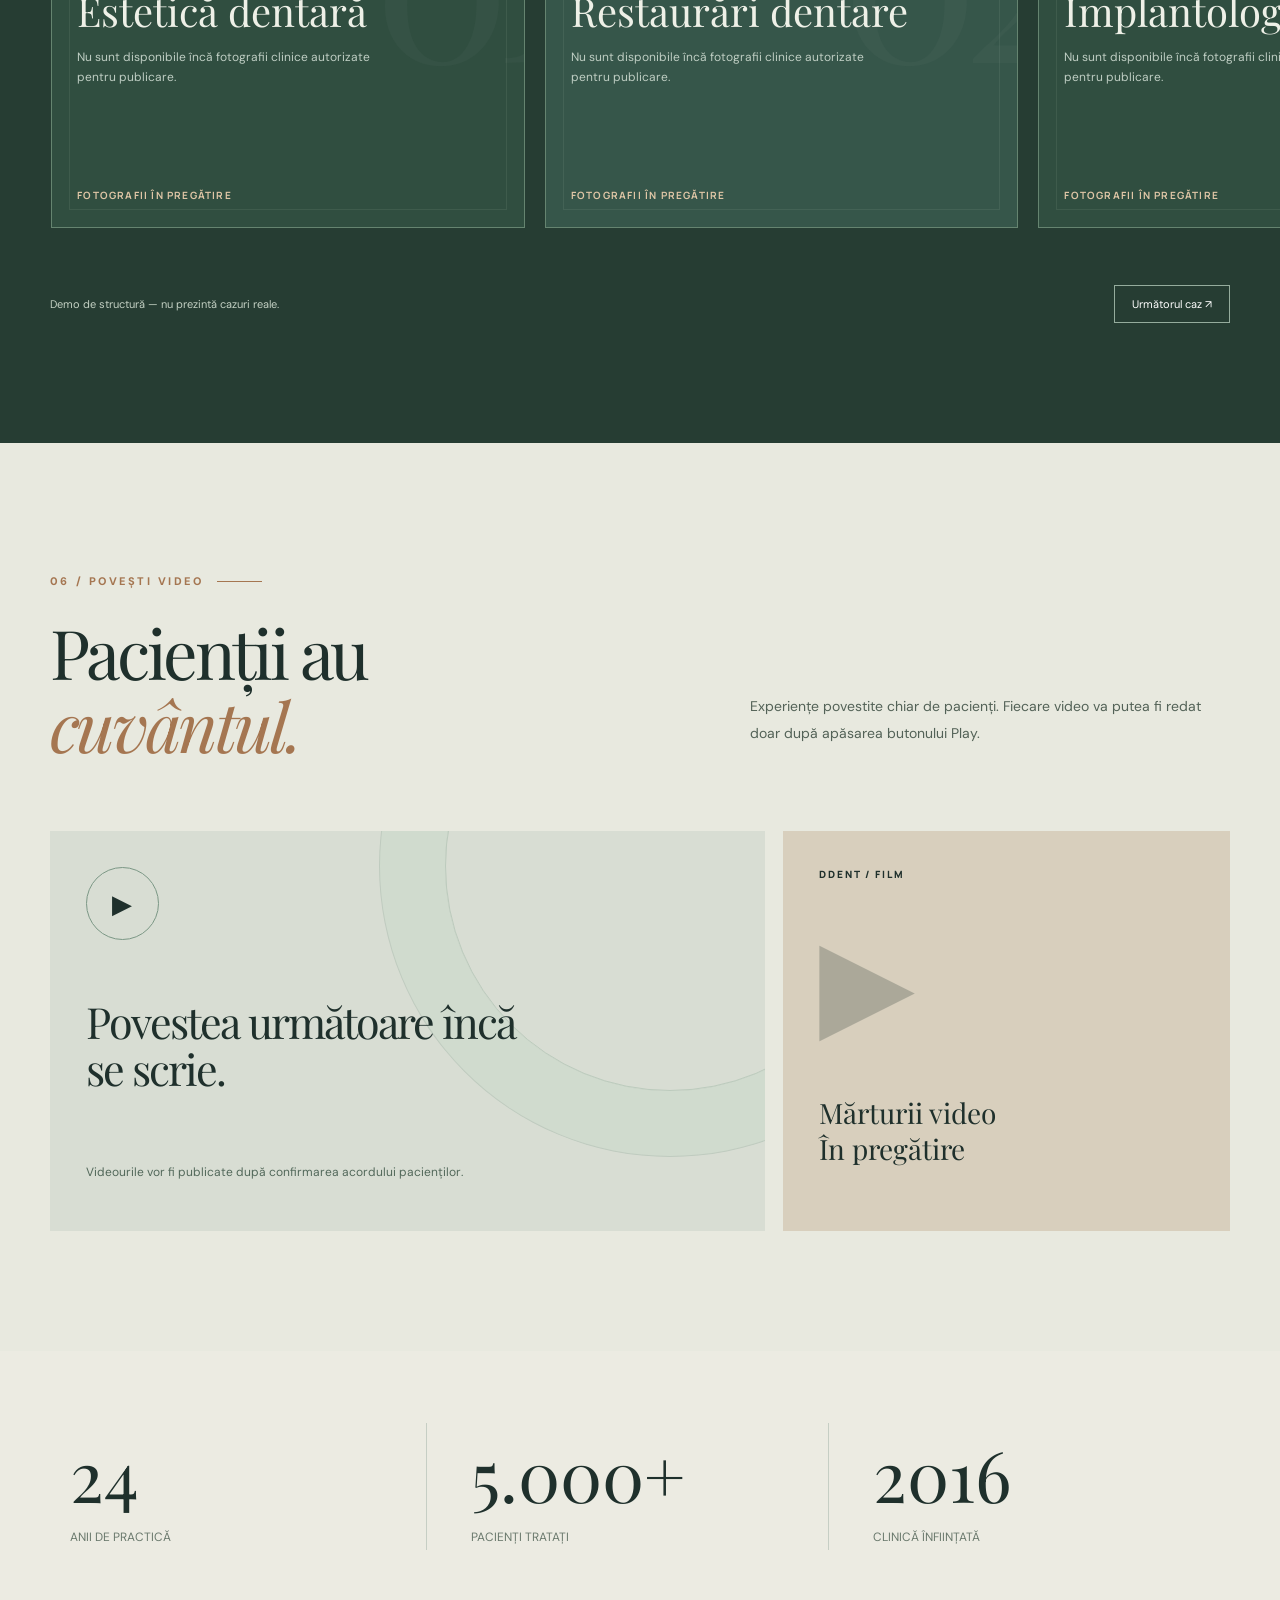
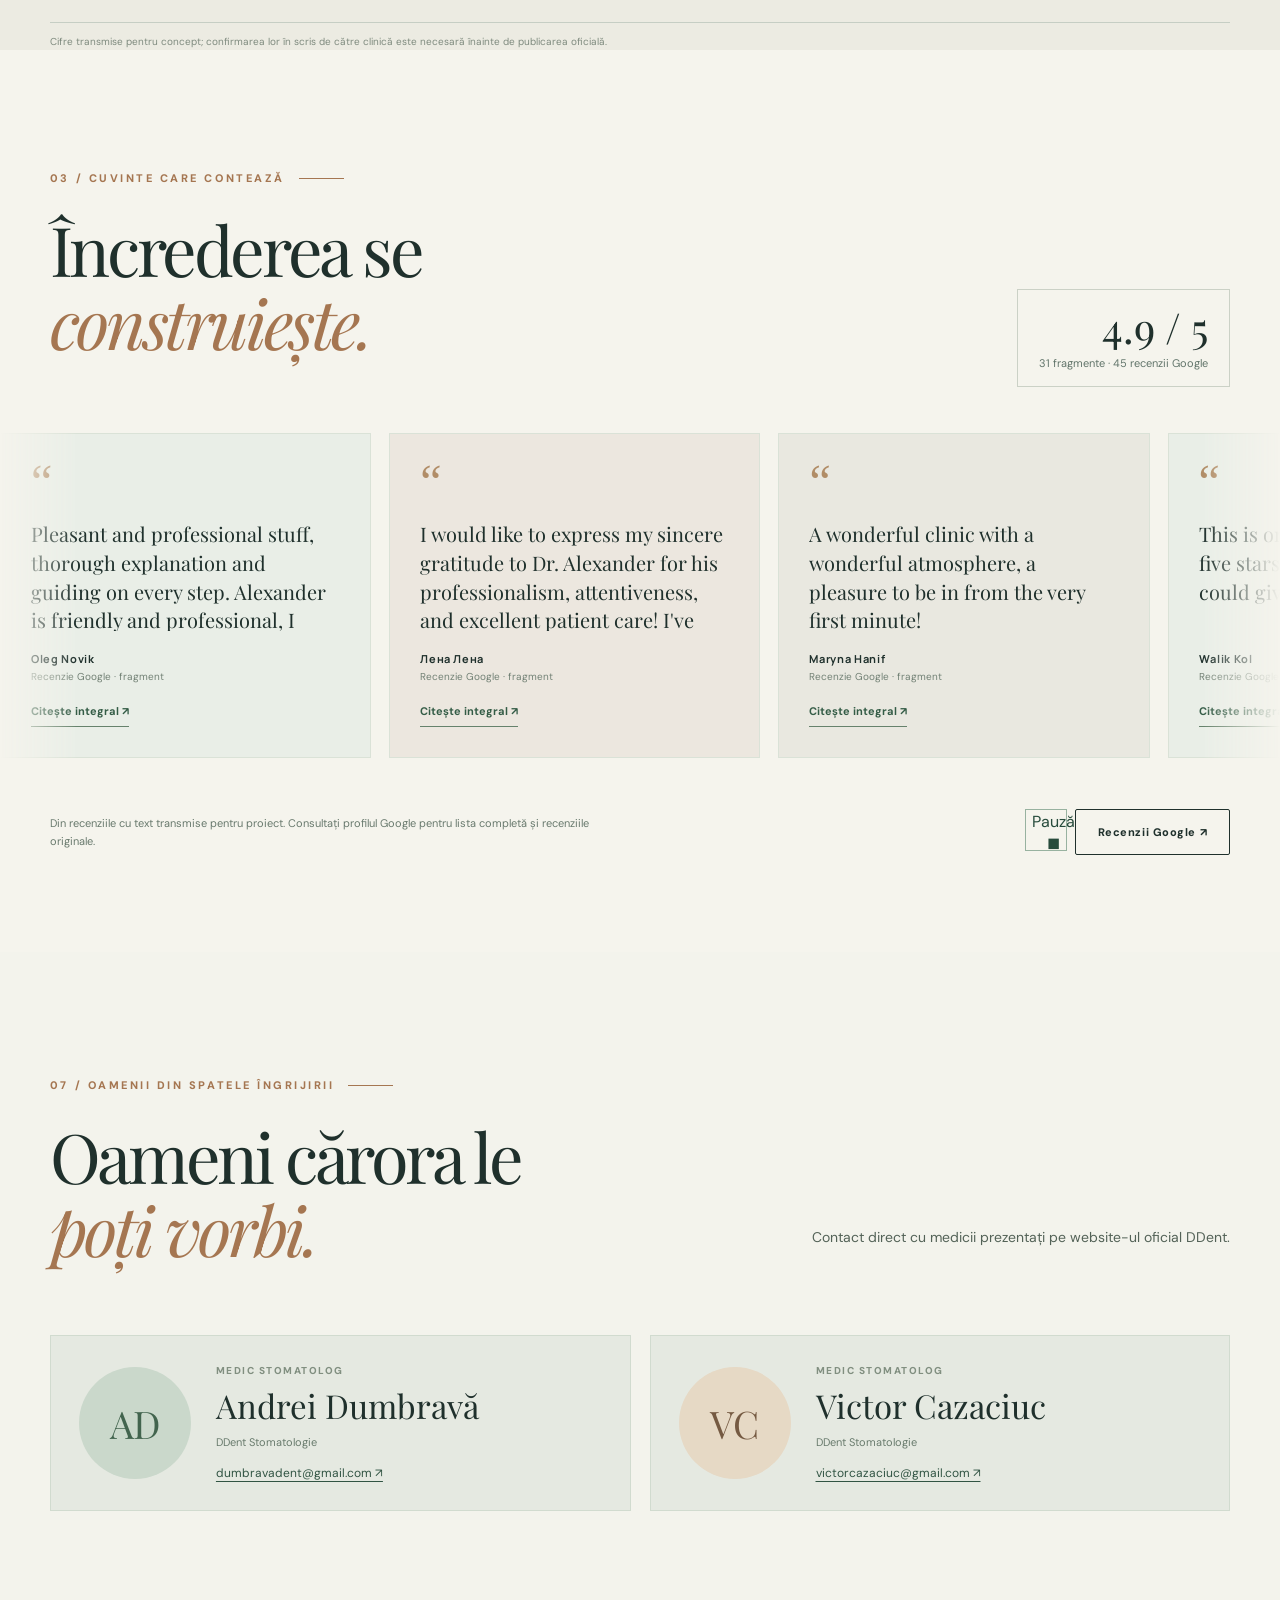
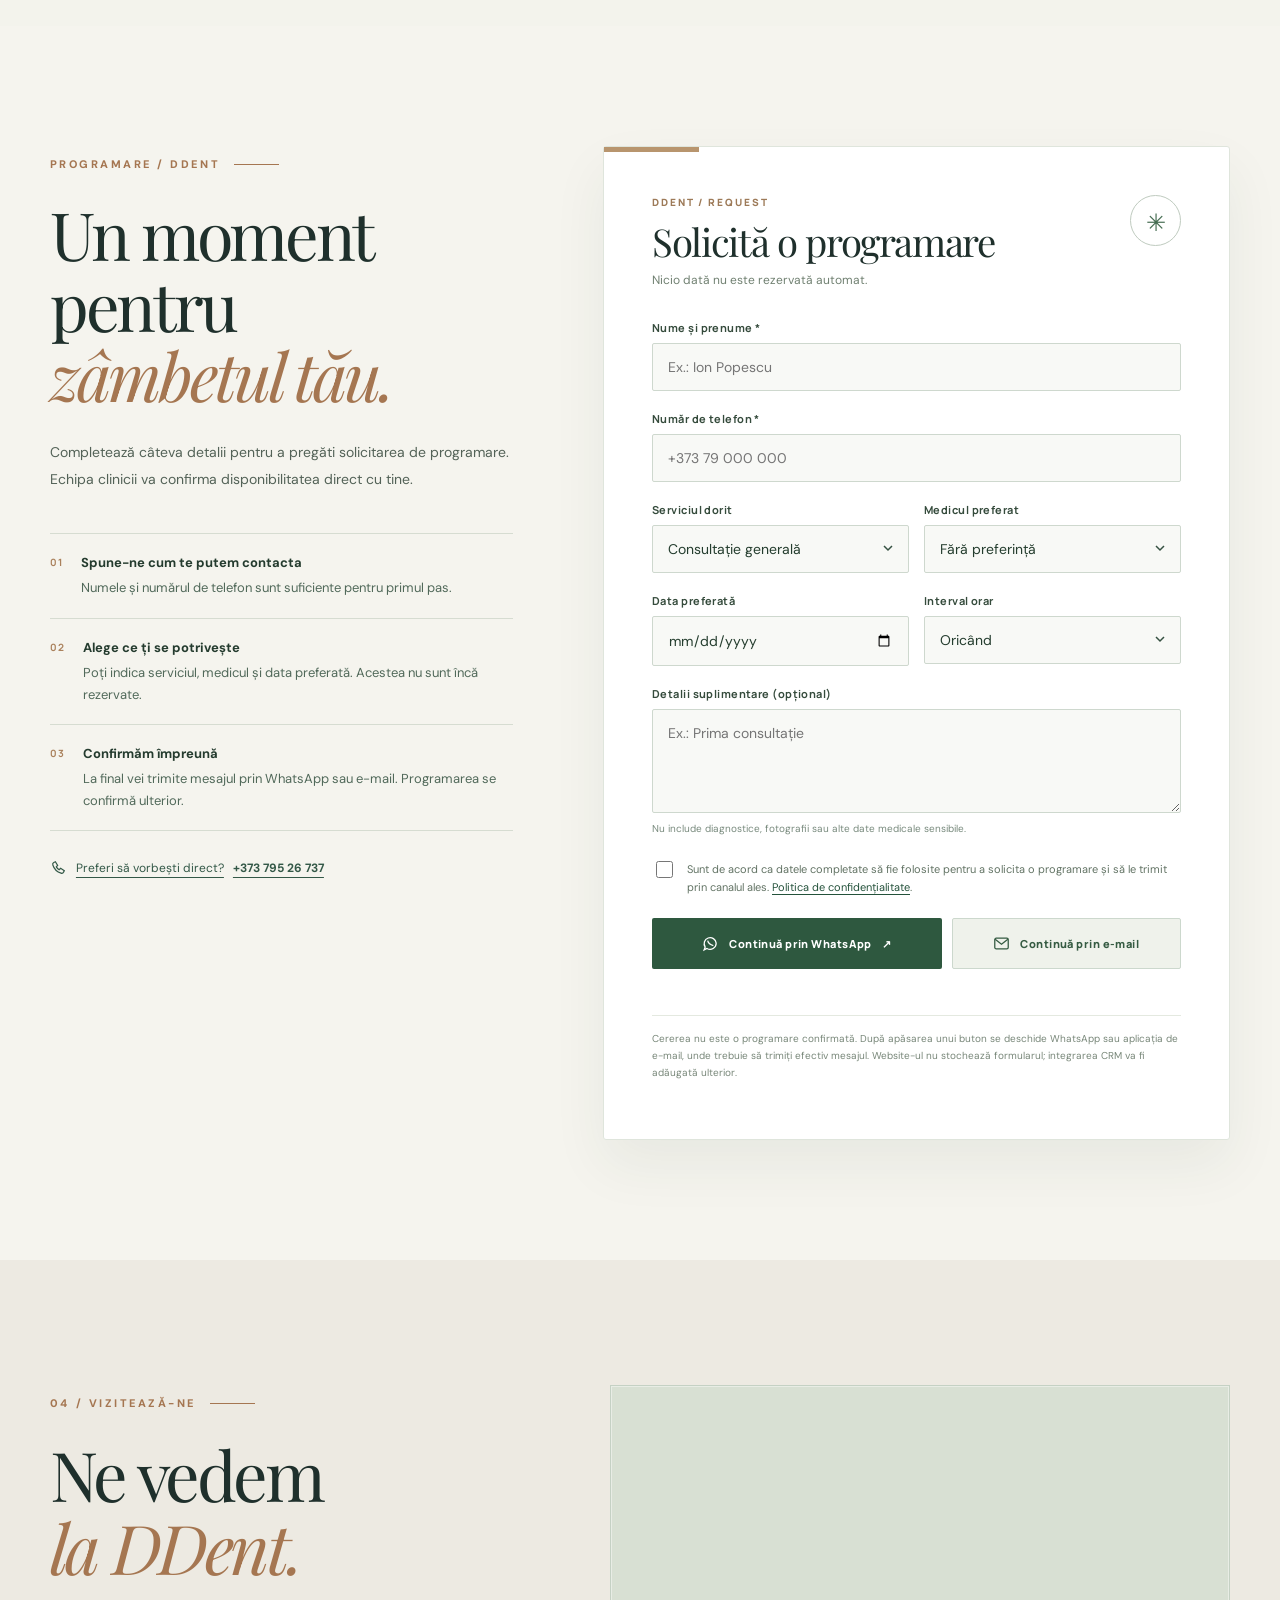
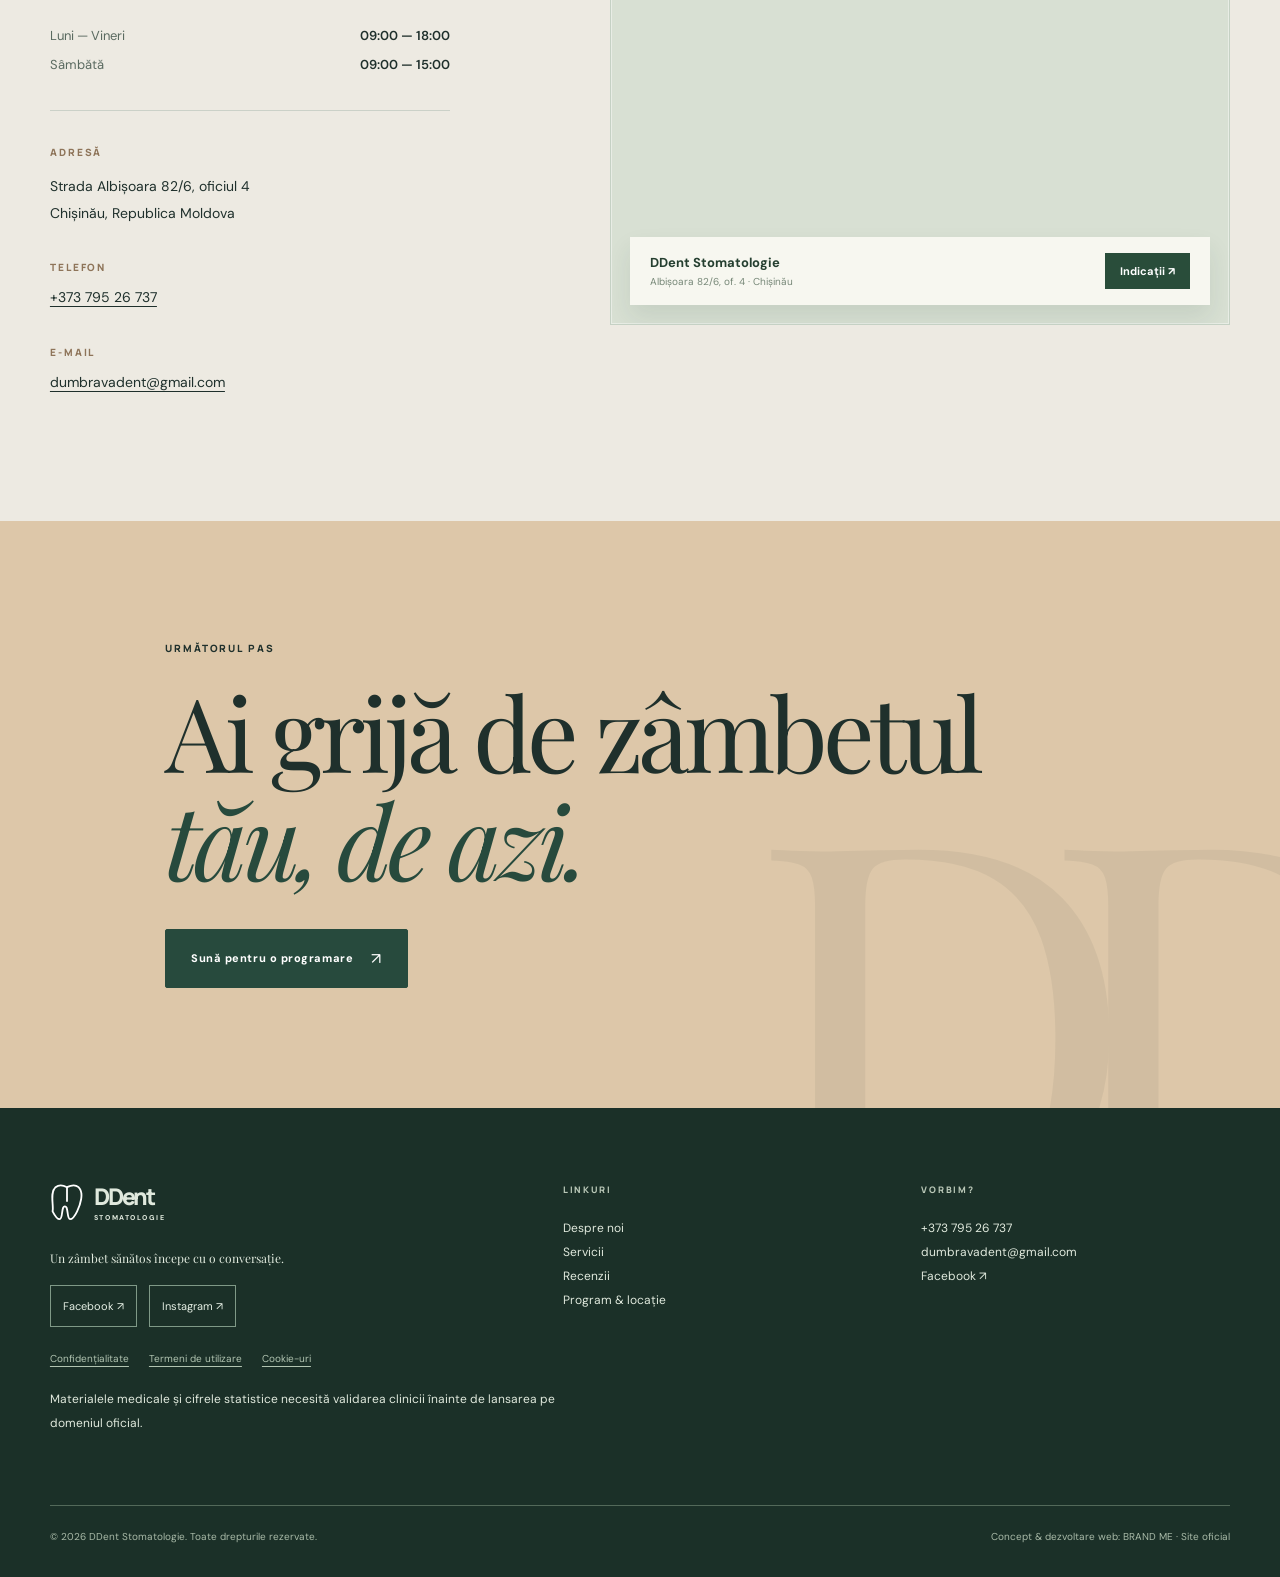
==== commit 67c833fe: "feat: floating expandable social and contact widget with animated controls" ====
--- a/index.html
+++ b/index.html
@@ -254,6 +254,19 @@
 <footer class="footer"><div class="wrap"><div class="footer-grid"><div><a class="logo" href="#acasa" aria-label="DDent - sus">
 <svg class="logo-symbol" viewBox="0 0 43 50" fill="none" aria-hidden="true"><path d="M7 5C11 1.8 16 2 21.5 5c6-3 11.1-3.2 14.5 0 7.6 7.1 2.1 22.6-1.7 30.5-2.7 5.6-6.4 10-9 10-3.3 0-2.6-11-4.3-14.5-1.1-2.3-3.3-2.3-4.4 0-1.7 3.5-1 14.5-4.3 14.5-2.6 0-6.2-4.4-9-10C4.9 27.6-.6 12.1 7 5Z" stroke="currentColor" stroke-width="2.3"/><path d="M21.5 5v18.5" stroke="currentColor" stroke-width="2.3"/></svg><span class="logo-text"><strong>DDent</strong><small>STOMATOLOGIE</small></span></a><p class="footer-desc">Un zâmbet sănătos începe cu o conversație.</p><div id="socialLinks" class="social-links" aria-label="Rețele sociale oficiale DDent"></div></div><div><div class="eyebrow">LINKURI</div><a href="#filosofie">Despre noi</a><br><a href="#servicii">Servicii</a><br><a href="#recenzii">Recenzii</a><br><a href="#viziteaza">Program & locație</a></div><div><div class="eyebrow">VORBIM?</div><a href="tel:+37379526737">+373 795 26 737</a><br><a href="mailto:dumbravadent@gmail.com">dumbravadent@gmail.com</a><br><a href="https://www.facebook.com/ddent.stomatologie/" target="_blank" rel="noopener noreferrer">Facebook ↗</a></div></div>
 <div class="footer-legal"><a href="./legal.html#privacy">Confidențialitate</a><a href="./legal.html#terms">Termeni de utilizare</a><a href="./legal.html#cookies">Cookie-uri</a></div><p class="compliance-note">Materialele medicale și cifrele statistice necesită validarea clinicii înainte de lansarea pe domeniul oficial.</p><div class="footer-bottom"><span>© <span id="year">2026</span> DDent Stomatologie. Toate drepturile rezervate.</span><span>Concept & dezvoltare web: BRAND ME · <a href="https://ddent.md/" target="_blank" rel="noopener noreferrer">Site oficial</a></span></div></div></footer>
+<aside class="contact-dock" id="contactDock" aria-label="Contact rapid DDent">
+<div class="contact-dock-items" id="dockMenu" aria-hidden="true">
+<a class="contact-dock-item" style="--delay:0ms" href="#programare" aria-label="Programare"><span class="dock-label" data-ap-text="dockBook">Programare</span><span class="dock-icon"><svg viewBox="0 0 24 24"><rect x="3" y="4" width="18" height="17" rx="2"/><path d="M7 2v4m10-4v4M3 10h18m-13 5h4m4 0h2"/></svg></span></a>
+<a class="contact-dock-item" style="--delay:35ms" href="tel:+37379526737" aria-label="Sună DDent"><span class="dock-label" data-ap-text="dockPhone">Telefon</span><span class="dock-icon"><svg viewBox="0 0 24 24" aria-hidden="true"><path d="M7.6 3.8 5.3 4.9c-1.4.7-1.8 2-1.3 3.5a18 18 0 0 0 11.6 11.6c1.5.5 2.8.1 3.5-1.3l1.1-2.3-5.2-3.2-2.1 1.9a13.5 13.5 0 0 1-4-4l1.9-2.1-3.2-5.2Z"/></svg></span></a>
+<a class="contact-dock-item" style="--delay:70ms" href="https://wa.me/37379526737" target="_blank" rel="noopener noreferrer" aria-label="WhatsApp DDent"><span class="dock-label" data-ap-text="dockWA">WhatsApp</span><span class="dock-icon"><svg viewBox="0 0 24 24"><path d="M20 11.5A8.5 8.5 0 0 1 7 19l-4 2 1.5-4A8.5 8.5 0 1 1 20 11.5Z"/><path d="M8 8c1 4 4 6 8 7"/></svg></span></a>
+<a class="contact-dock-item" style="--delay:105ms" href="https://www.instagram.com/ddent.stomatologie" target="_blank" rel="noopener noreferrer" aria-label="Instagram DDent"><span class="dock-label" data-ap-text="dockIG">Instagram</span><span class="dock-icon"><svg viewBox="0 0 24 24"><rect x="2.8" y="2.8" width="18.4" height="18.4" rx="5.1"/><circle cx="12" cy="12" r="4"/><circle cx="17.5" cy="6.5" r="1" fill="currentColor" stroke="none"/></svg></span></a>
+<a class="contact-dock-item" style="--delay:140ms" href="https://www.facebook.com/ddent.stomatologie/" target="_blank" rel="noopener noreferrer" aria-label="Facebook DDent"><span class="dock-label" data-ap-text="dockFB">Facebook</span><span class="dock-icon"><svg viewBox="0 0 24 24"><path d="M15 21V12h4l.5-4H15V6c0-1.3.4-2 2-2h2V1.5A25 25 0 0 0 16 1c-3.5 0-5.4 2.1-5.4 5.7V8H7v4h3.6v9"/></svg></span></a>
+<a class="contact-dock-item" style="--delay:175ms" href="mailto:dumbravadent@gmail.com" aria-label="E-mail DDent"><span class="dock-label" data-ap-text="dockEmail">E-mail</span><span class="dock-icon"><svg viewBox="0 0 24 24"><rect x="2.5" y="4.5" width="19" height="15" rx="2"/><path d="m3 6 9 7 9-7"/></svg></span></a>
+<a class="contact-dock-item" style="--delay:210ms" href="https://www.google.com/maps/dir/?api=1&destination=DDent+Stomatologie%2C+Strada+Albi%C8%99oara+82%2F6%2C+Chi%C8%99in%C4%83u%2C+Moldova" target="_blank" rel="noopener noreferrer" aria-label="Indicații Google Maps"><span class="dock-label" data-ap-text="dockMaps">Indicații</span><span class="dock-icon"><svg viewBox="0 0 24 24"><path d="M12 22s7-7 7-13a7 7 0 1 0-14 0c0 6 7 13 7 13Z"/><circle cx="12" cy="9" r="2.5"/></svg></span></a>
+</div>
+<button class="dock-toggle" id="dockToggle" type="button" aria-expanded="false" aria-controls="dockMenu" aria-label="Contact rapid"><svg viewBox="0 0 24 24" aria-hidden="true"><path d="M12 4v16M4 12h16"/></svg></button>
+<span class="dock-notice" data-ap-text="dockToggle">Contact rapid</span>
+</aside>
 <div class="mobile-book"><a class="pill" href="#programare">Programează-te ↗</a><a class="pill" href="https://www.google.com/maps/dir/?api=1&destination=DDent+Stomatologie%2C+Chi%C8%99in%C4%83u" target="_blank" rel="noopener noreferrer">Indicații ↗</a></div>
 <script>
 (function(){
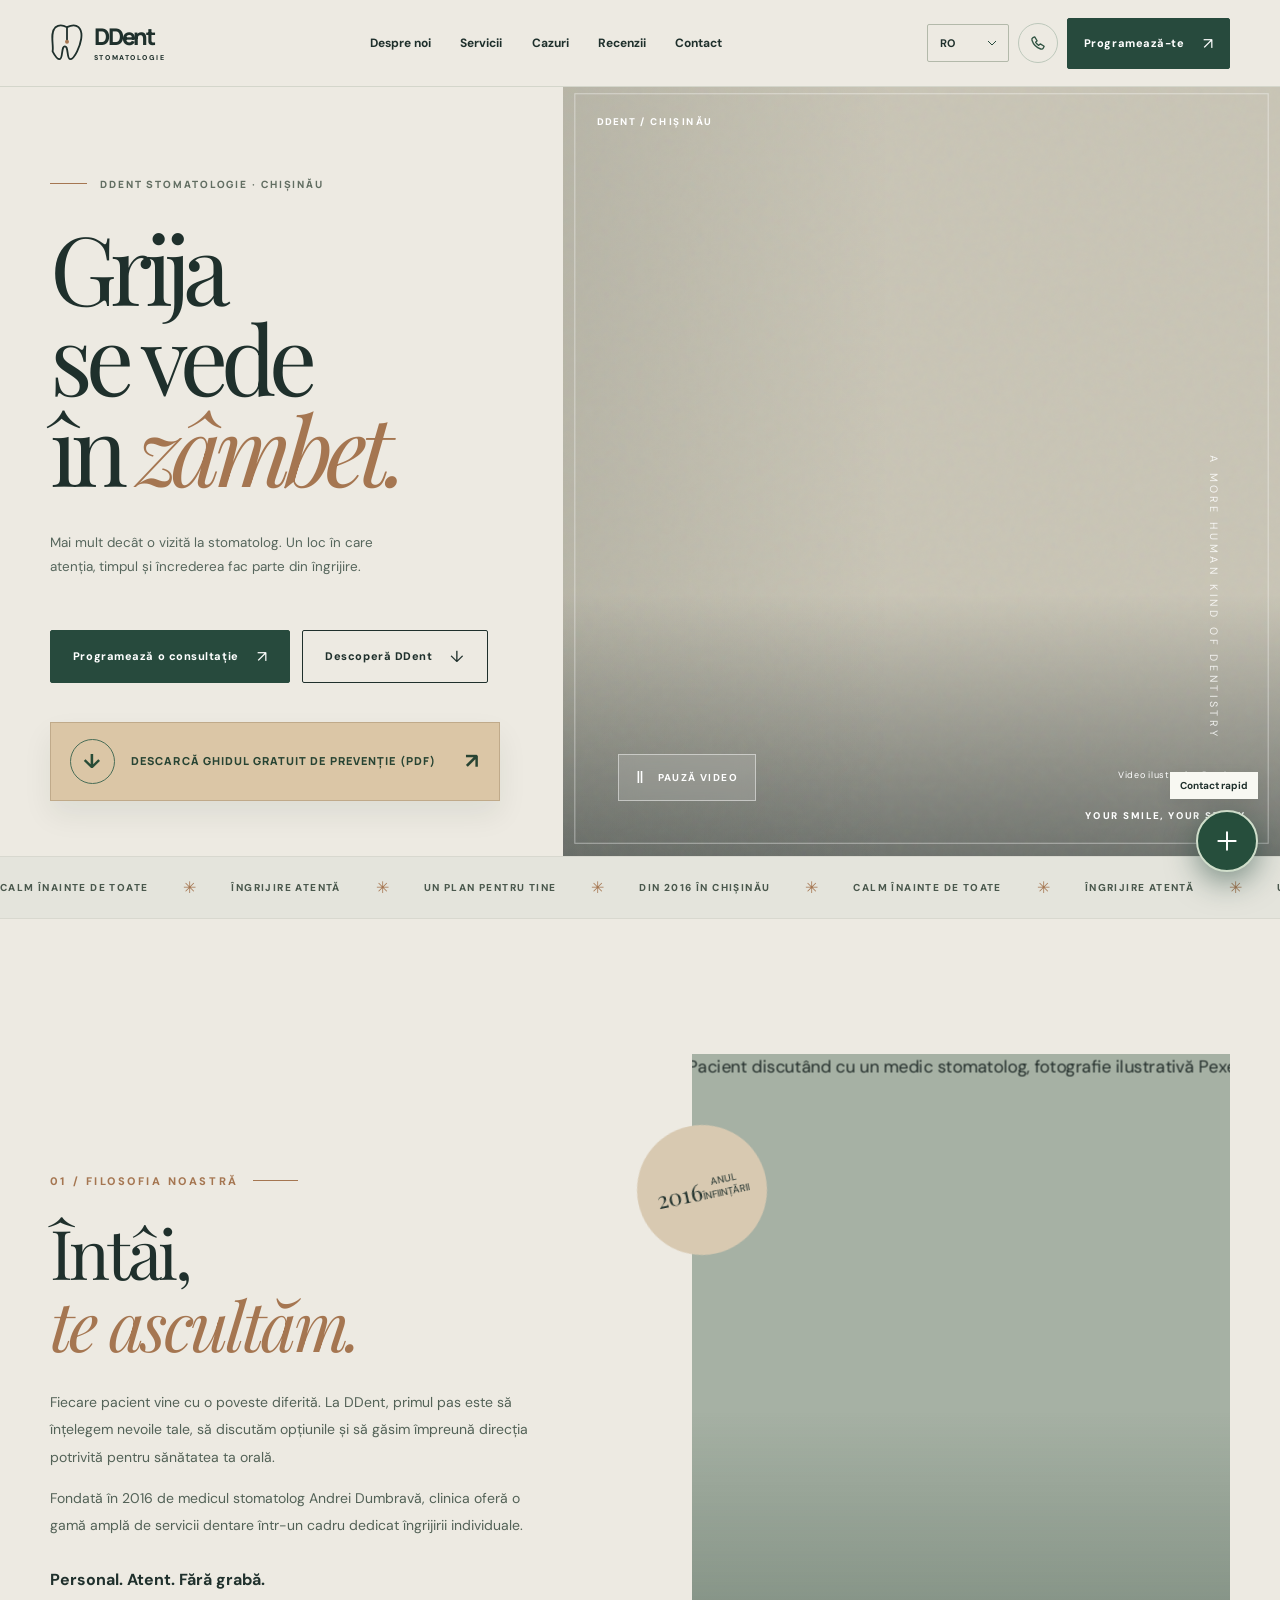
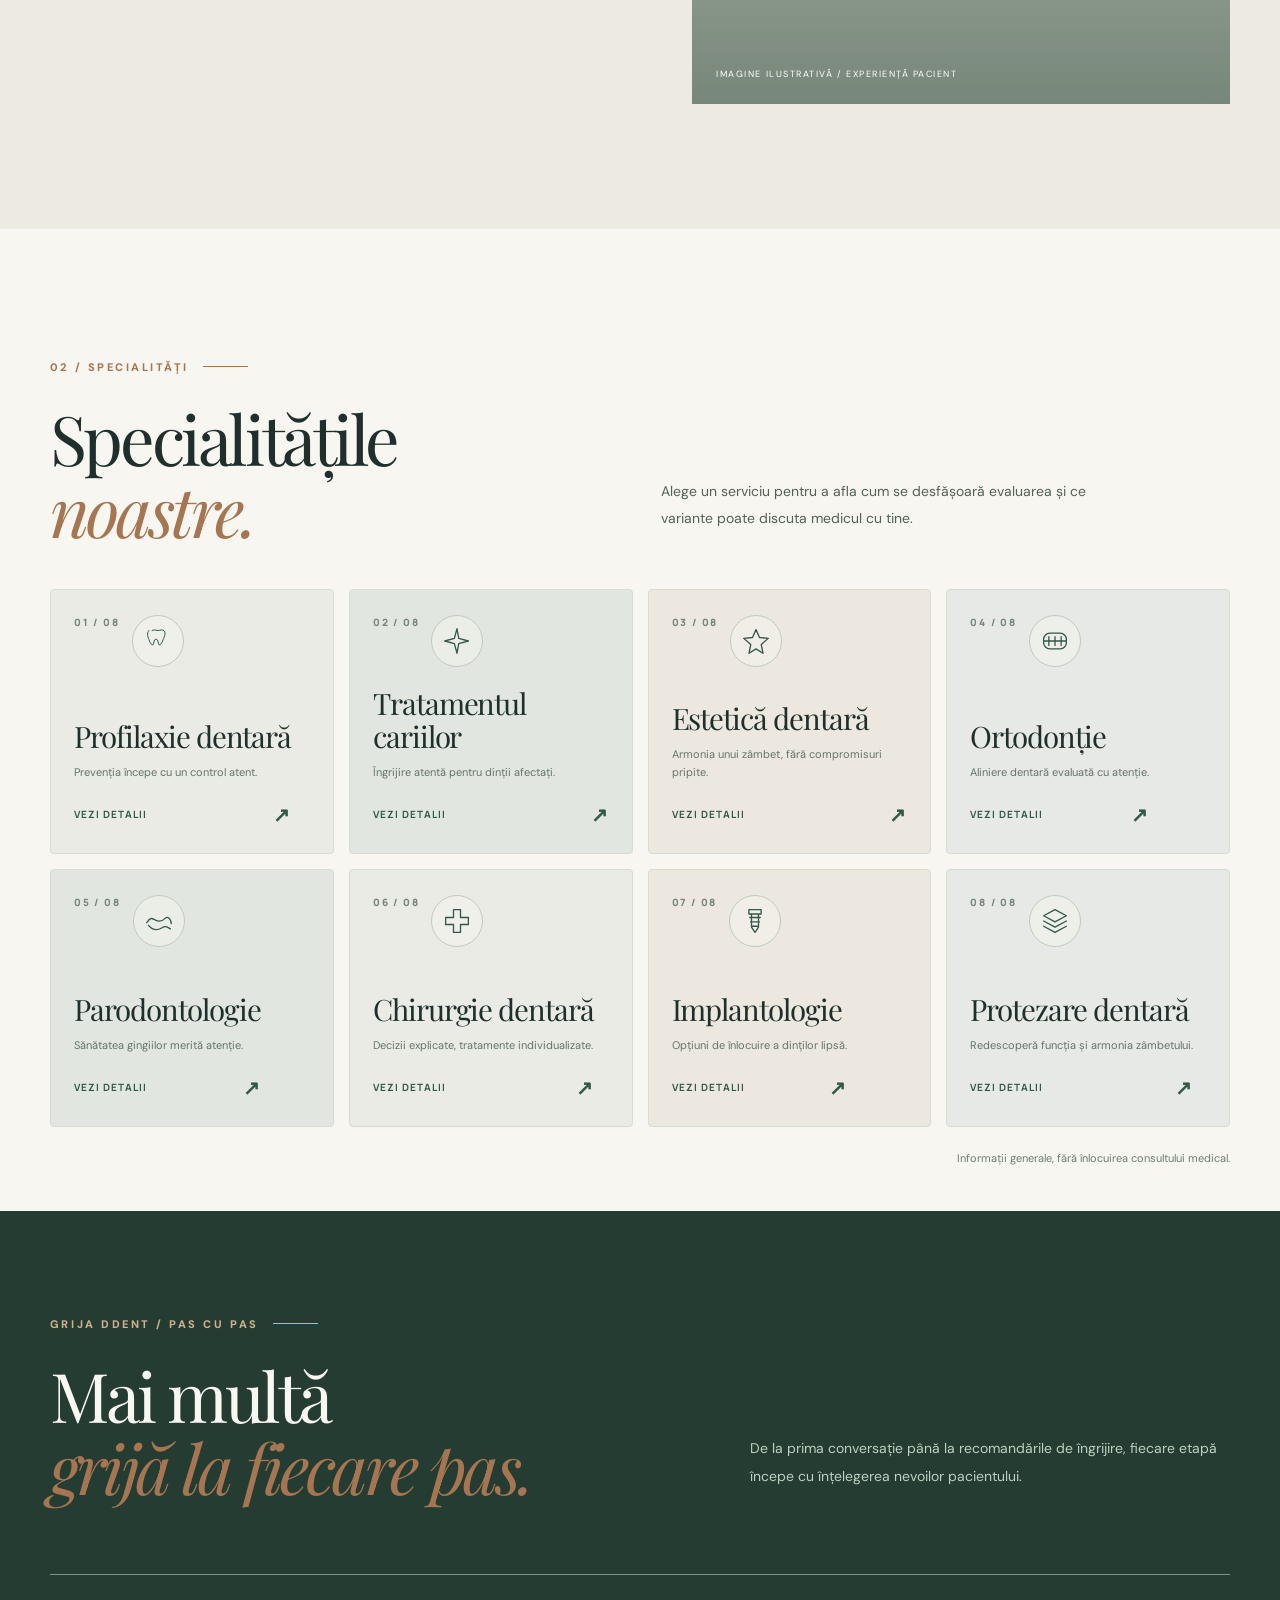
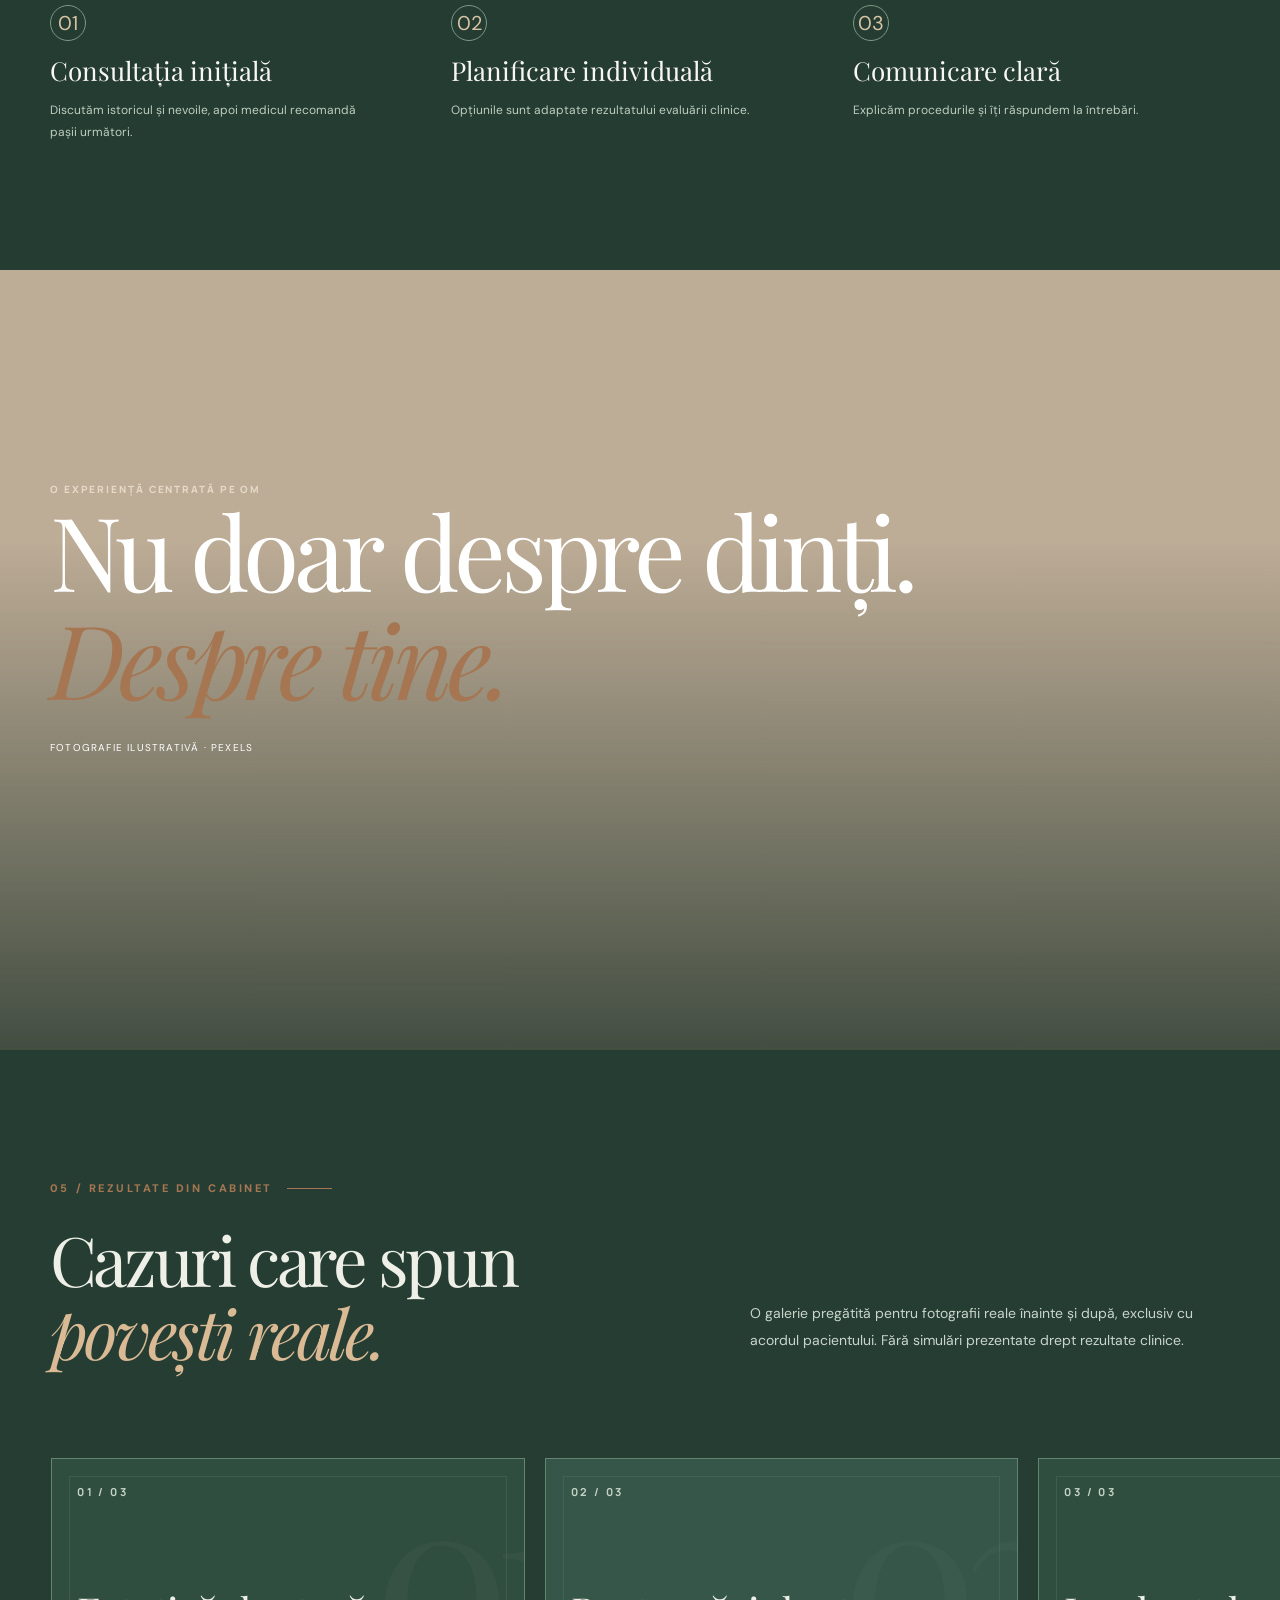
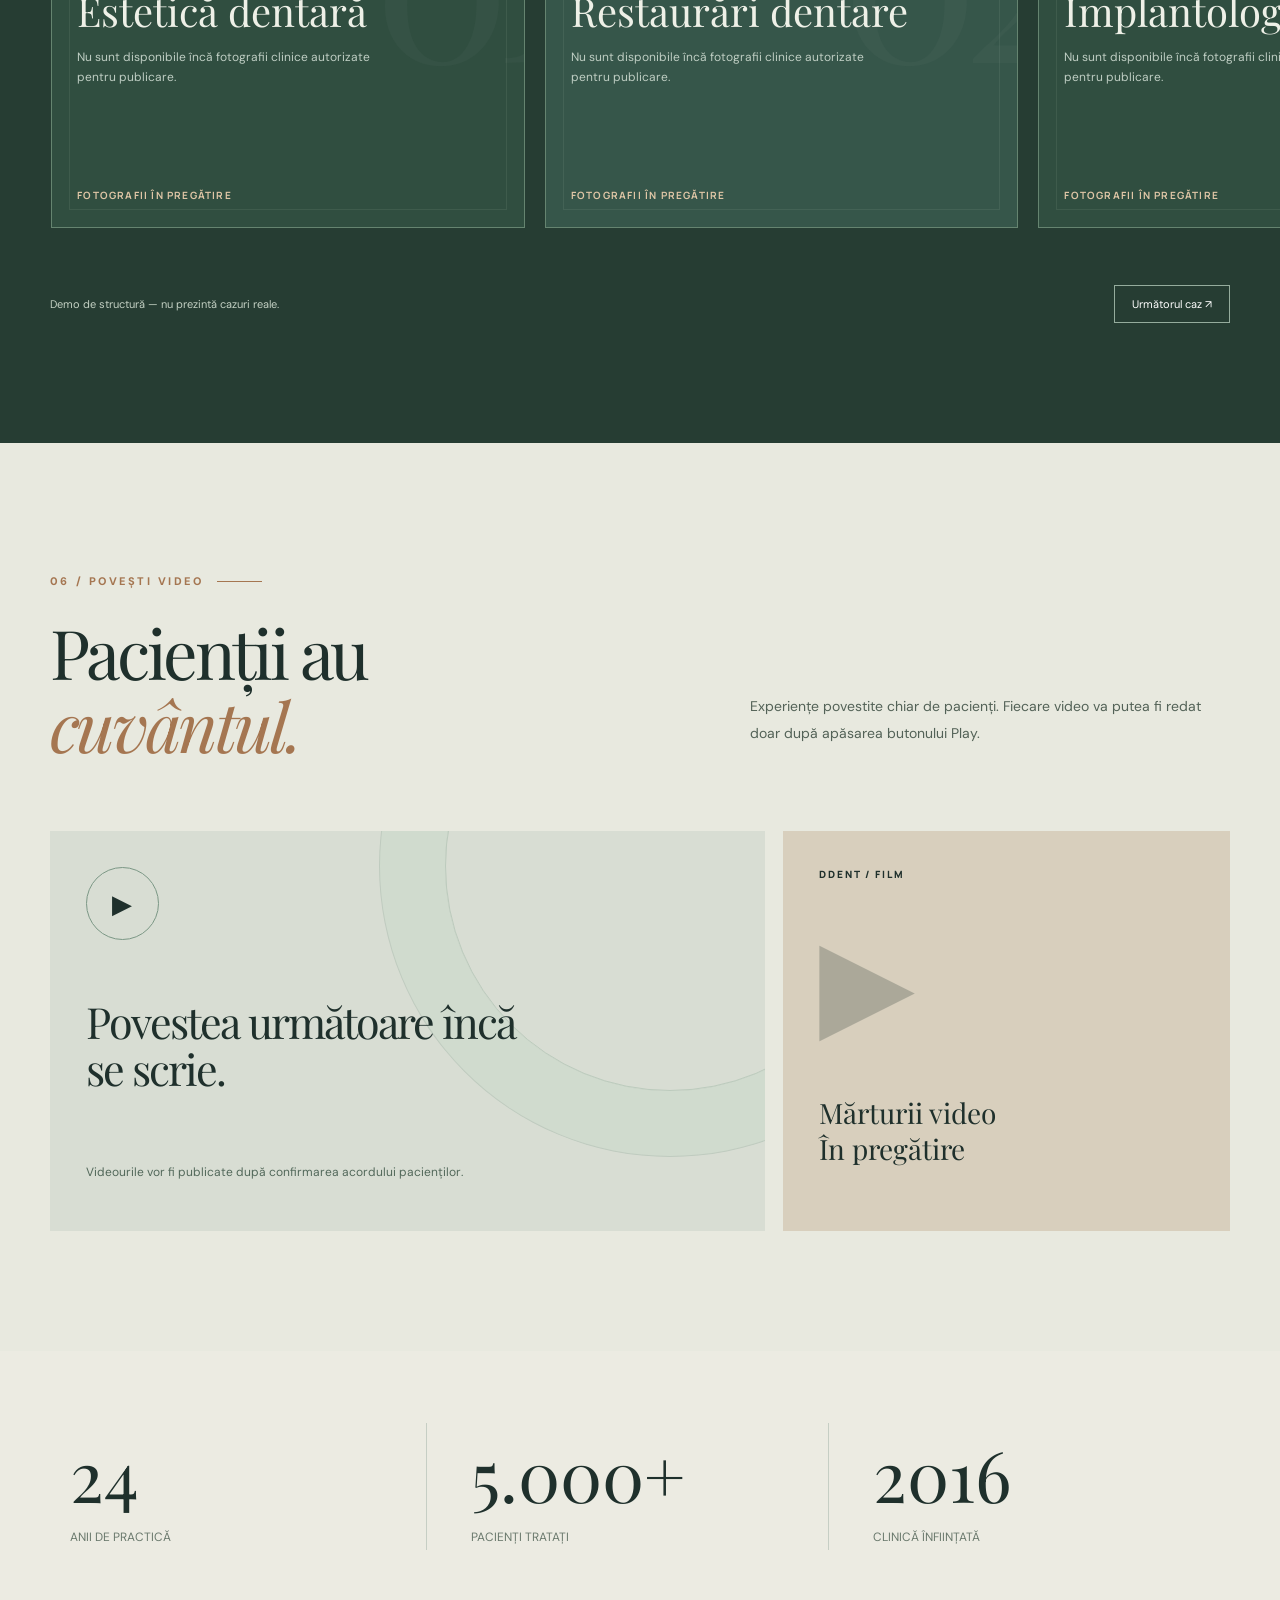
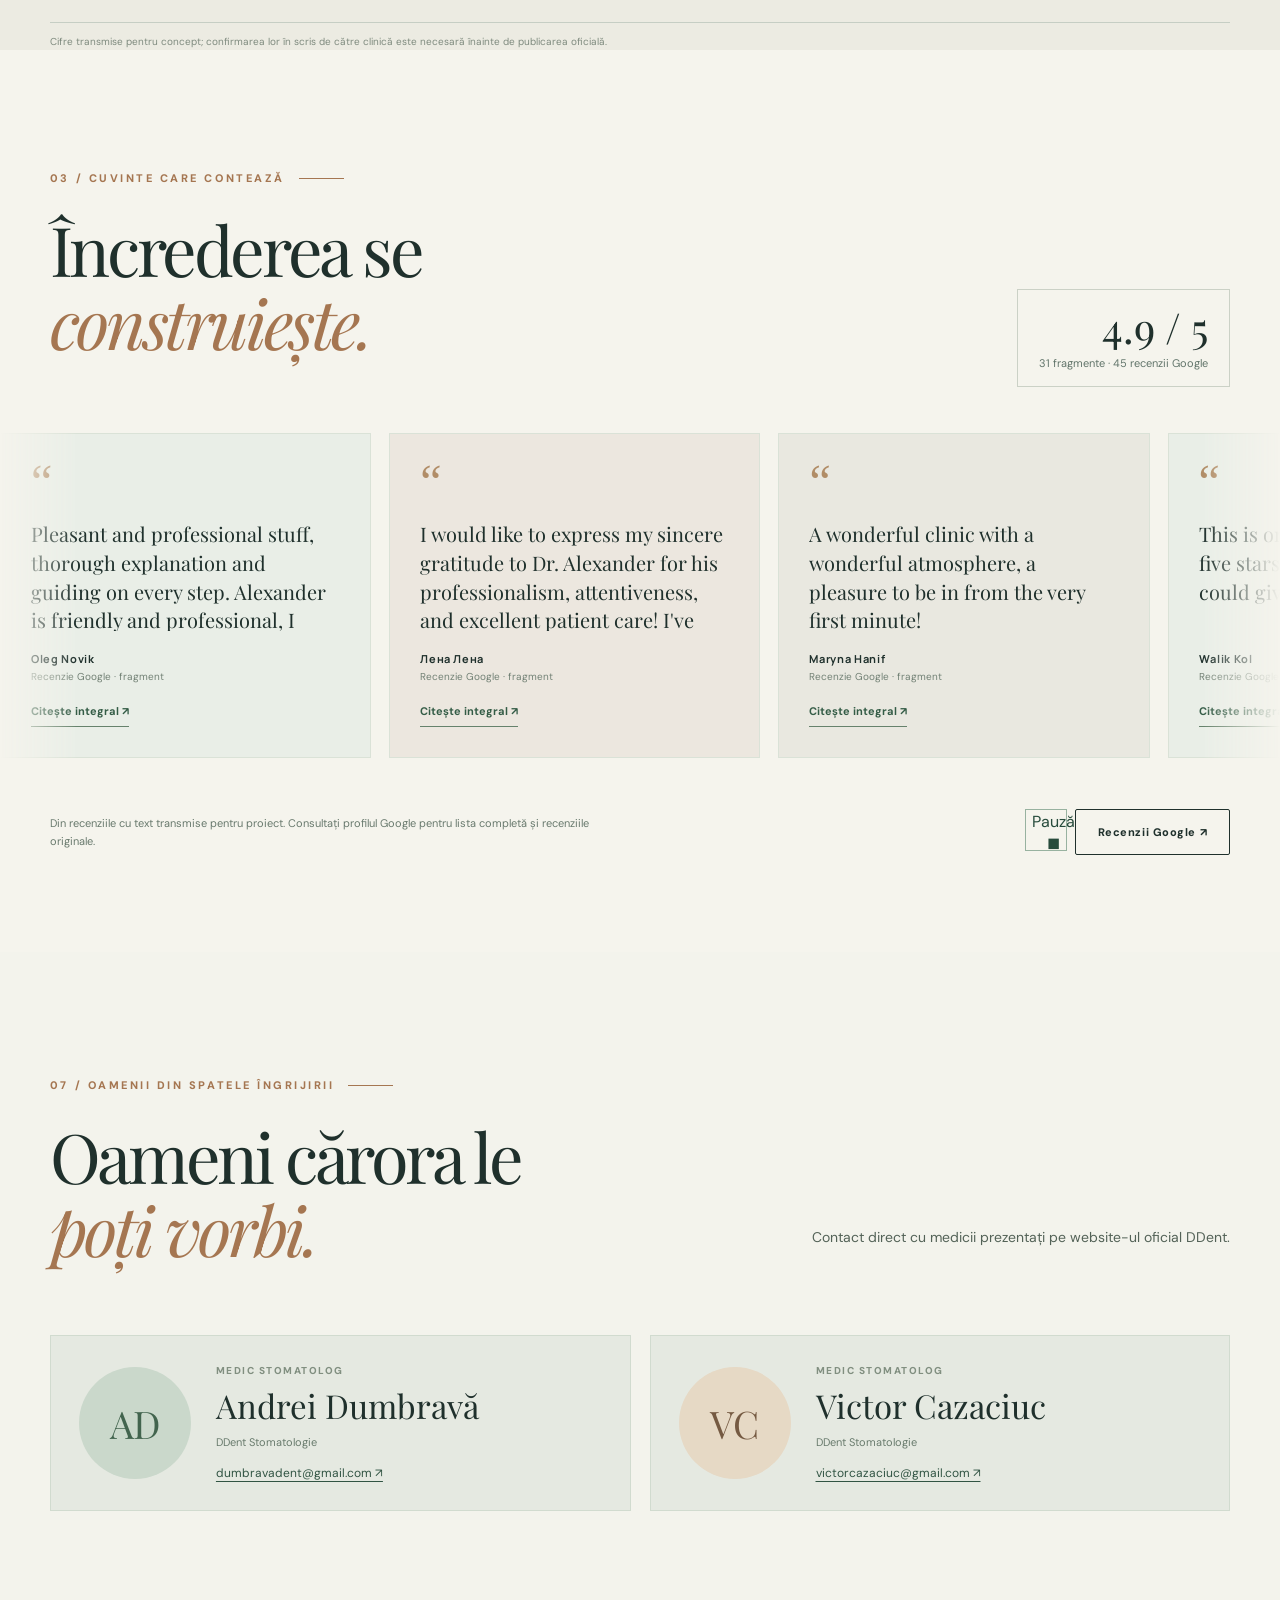
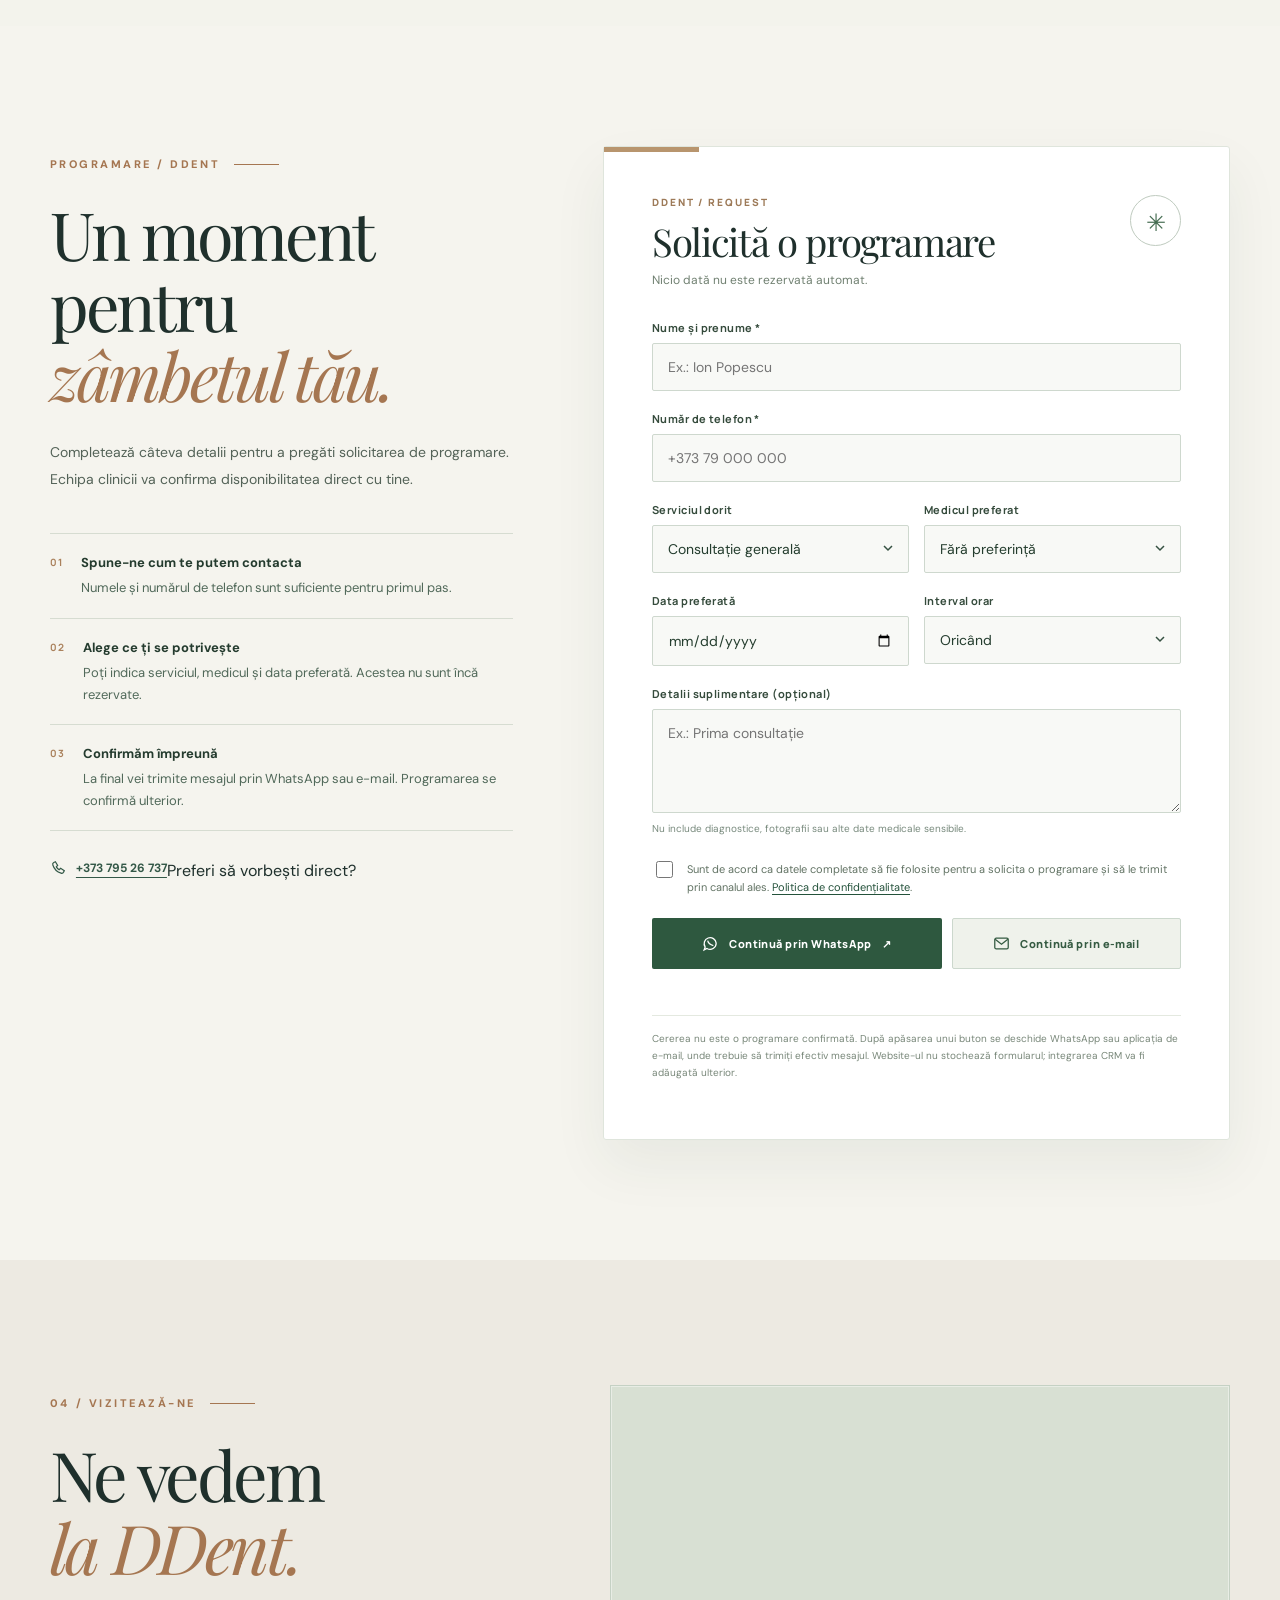
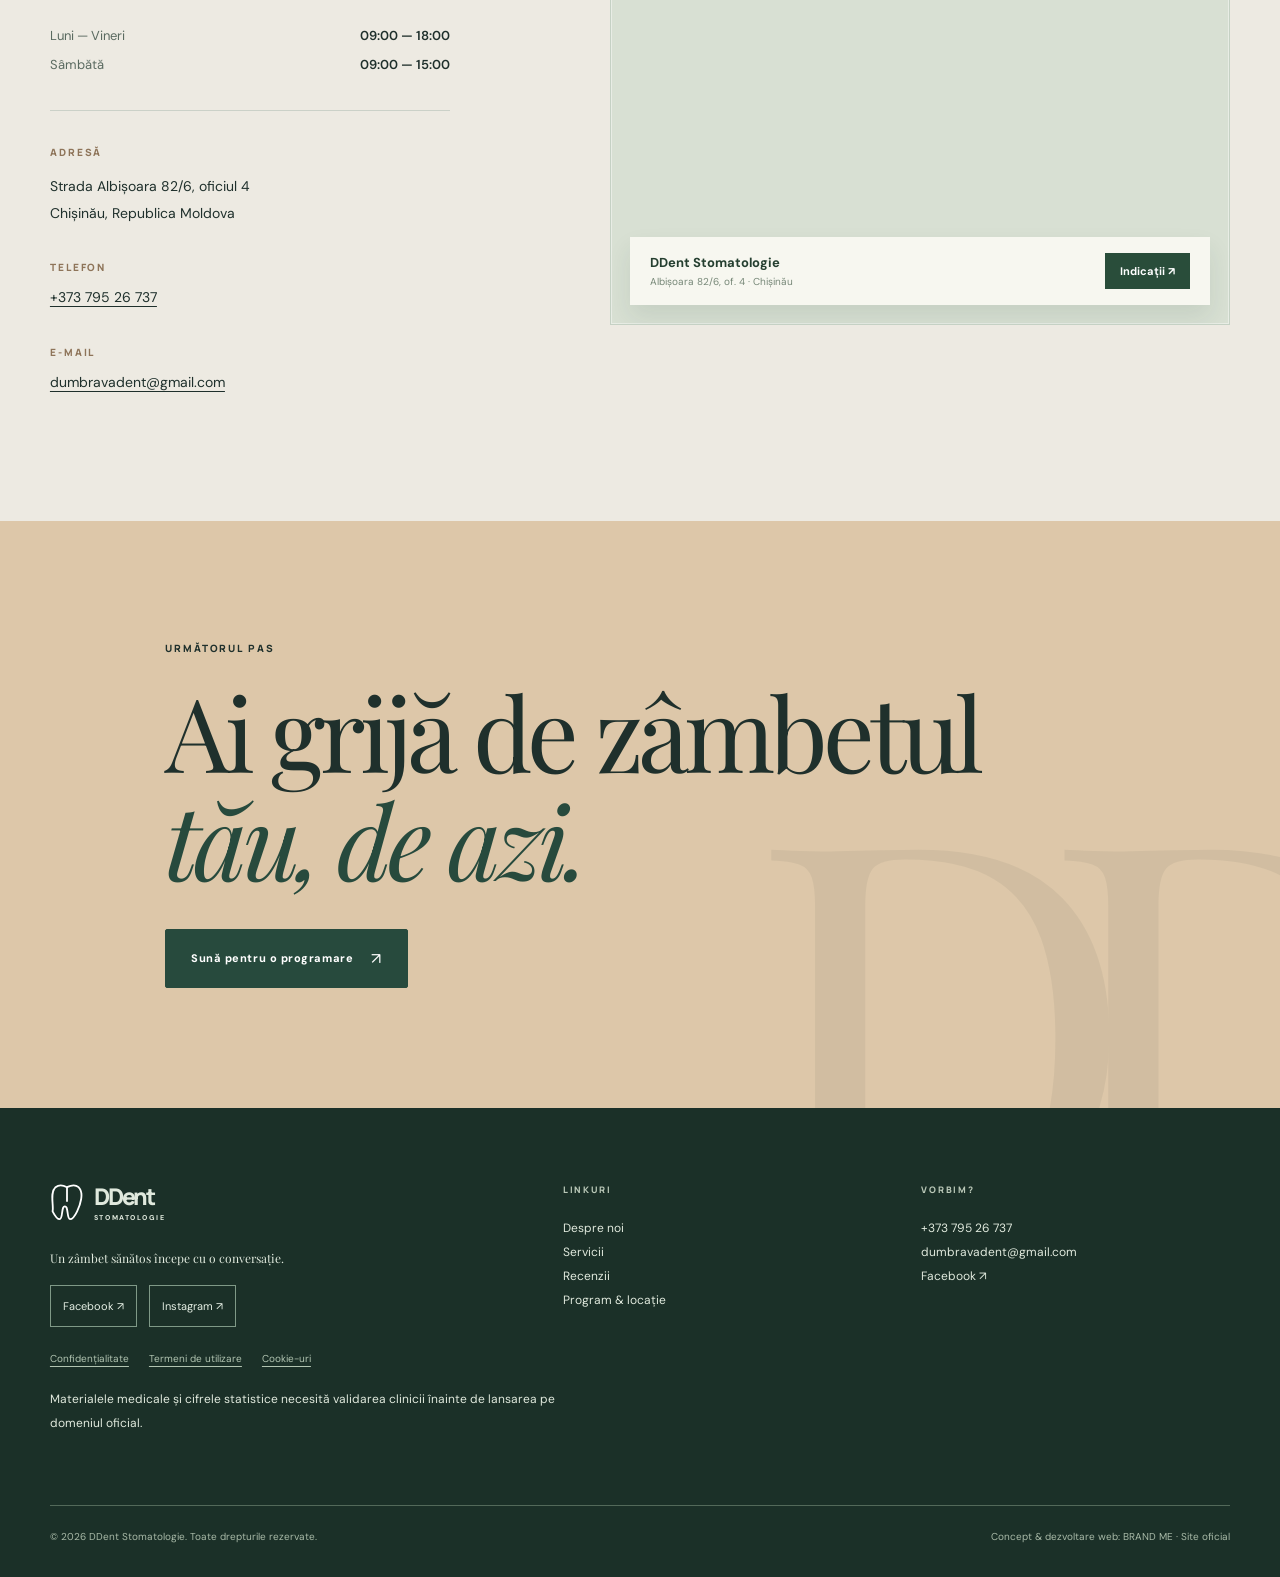
==== commit b8f0145a: "fix: use clinic official Google Maps embed and add verified Viber and Telegram channels" ====
--- a/index.html
+++ b/index.html
@@ -221,7 +221,7 @@
 <div><span class="booking-count">02</span><p><strong data-ap-text="step2Title">Alege ce ți se potrivește</strong><span data-ap-text="step2Text">Poți indica serviciul, medicul și data preferată. Acestea nu sunt încă rezervate.</span></p></div>
 <div><span class="booking-count">03</span><p><strong data-ap-text="step3Title">Confirmăm împreună</strong><span data-ap-text="step3Text">La final vei trimite mesajul prin WhatsApp sau e-mail. Programarea se confirmă ulterior.</span></p></div>
 </div>
-<a class="booking-quick-call" href="tel:+37379526737"><svg viewBox="0 0 24 24" aria-hidden="true"><path d="M7.6 3.8 5.3 4.9c-1.4.7-1.8 2-1.3 3.5a18 18 0 0 0 11.6 11.6c1.5.5 2.8.1 3.5-1.3l1.1-2.3-5.2-3.2-2.1 1.9a13.5 13.5 0 0 1-4-4l1.9-2.1-3.2-5.2Z"/></svg><span data-ap-text="call">Preferi să vorbești direct?</span> <strong>+373 795 26 737</strong></a>
+<div class="booking-call-row"><a class="booking-quick-call" href="tel:+37379526737"><svg viewBox="0 0 24 24" aria-hidden="true"><path d="M7.6 3.8 5.3 4.9c-1.4.7-1.8 2-1.3 3.5a18 18 0 0 0 11.6 11.6c1.5.5 2.8.1 3.5-1.3l1.1-2.3-5.2-3.2-2.1 1.9a13.5 13.5 0 0 1-4-4l1.9-2.1-3.2-5.2Z"/></svg><strong>+373 795 26 737</strong></a><span data-ap-text="call">Preferi să vorbești direct?</span></div>
 </div>
 <form class="booking-form reveal" id="appointmentForm" autocomplete="on">
 <div class="booking-form-head"><div><div class="eyebrow" style="color:#9d7a58">DDENT / REQUEST</div><h3 data-ap-text="formTitle">Solicită o programare</h3><p data-ap-text="formLead">Nicio dată nu este rezervată automat.</p></div><span class="booking-form-mark" aria-hidden="true">✳</span></div>
@@ -246,7 +246,7 @@
 </section>
 <section class="map-section" id="viziteaza"><div class="wrap visit-grid"><div class="reveal"><p class="section-number">04 / VIZITEAZĂ-NE</p><h2>Ne vedem<br><em>la DDent.</em></h2><div class="hours"><span>Luni — Vineri</span><strong>09:00 — 18:00</strong><span>Sâmbătă</span><strong>09:00 — 15:00</strong></div><div class="contact-block"><div class="eyebrow">ADRESĂ</div><p>Strada Albișoara 82/6, oficiul 4<br>Chișinău, Republica Moldova</p></div><div class="contact-block"><div class="eyebrow">TELEFON</div><a href="tel:+37379526737">+373 795 26 737</a></div><div class="contact-block"><div class="eyebrow">E-MAIL</div><a href="mailto:dumbravadent@gmail.com">dumbravadent@gmail.com</a></div></div>
     <div class="map-embed reveal" aria-label="Google Maps DDent Stomatologie">
-<iframe id="ddentMap" title="Locația DDent pe Google Maps" src="https://www.google.com/maps?q=DDent%20Stomatologie%2C%20Strada%20Albi%C8%99oara%2082%2F6%2C%20Chi%C8%99in%C4%83u%2C%20Moldova&z=16&output=embed" loading="lazy" allowfullscreen referrerpolicy="strict-origin-when-cross-origin"></iframe>
+<iframe id="ddentMap" title="Locația DDent pe Google Maps" src="https://maps.google.com/maps?q=DDent%20Stomatologie%2C%20Albisoara%2082%2F6%20of.4%2C%20Chi%C8%99in%C4%83u%202005&amp;t=m&amp;z=17&amp;output=embed&amp;iwloc=near" loading="lazy" allowfullscreen referrerpolicy="strict-origin-when-cross-origin"></iframe>
 <div class="map-footer"><div><strong>DDent Stomatologie</strong><small data-ap-text="mapCaption">Albișoara 82/6, of. 4 · Chișinău</small></div><a class="map-directions" href="https://www.google.com/maps/dir/?api=1&destination=DDent+Stomatologie%2C+Strada+Albi%C8%99oara+82%2F6%2C+Chi%C8%99in%C4%83u%2C+Moldova" target="_blank" rel="noopener noreferrer"><span data-ap-text="mapDirections">Indicații ↗</span></a></div>
 </div></div></section>
   <section class="cta"><div class="wrap cta-inner reveal"><div class="eyebrow">URMĂTORUL PAS</div><h2>Ai grijă de zâmbetul<br><em>tău, de azi.</em></h2><a class="pill" href="tel:+37379526737">Sună pentru o programare <span class="arrow">↗</span></a></div></section>
@@ -261,8 +261,10 @@
 <a class="contact-dock-item" style="--delay:70ms" href="https://wa.me/37379526737" target="_blank" rel="noopener noreferrer" aria-label="WhatsApp DDent"><span class="dock-label" data-ap-text="dockWA">WhatsApp</span><span class="dock-icon"><svg viewBox="0 0 24 24"><path d="M20 11.5A8.5 8.5 0 0 1 7 19l-4 2 1.5-4A8.5 8.5 0 1 1 20 11.5Z"/><path d="M8 8c1 4 4 6 8 7"/></svg></span></a>
 <a class="contact-dock-item" style="--delay:105ms" href="https://www.instagram.com/ddent.stomatologie" target="_blank" rel="noopener noreferrer" aria-label="Instagram DDent"><span class="dock-label" data-ap-text="dockIG">Instagram</span><span class="dock-icon"><svg viewBox="0 0 24 24"><rect x="2.8" y="2.8" width="18.4" height="18.4" rx="5.1"/><circle cx="12" cy="12" r="4"/><circle cx="17.5" cy="6.5" r="1" fill="currentColor" stroke="none"/></svg></span></a>
 <a class="contact-dock-item" style="--delay:140ms" href="https://www.facebook.com/ddent.stomatologie/" target="_blank" rel="noopener noreferrer" aria-label="Facebook DDent"><span class="dock-label" data-ap-text="dockFB">Facebook</span><span class="dock-icon"><svg viewBox="0 0 24 24"><path d="M15 21V12h4l.5-4H15V6c0-1.3.4-2 2-2h2V1.5A25 25 0 0 0 16 1c-3.5 0-5.4 2.1-5.4 5.7V8H7v4h3.6v9"/></svg></span></a>
-<a class="contact-dock-item" style="--delay:175ms" href="mailto:dumbravadent@gmail.com" aria-label="E-mail DDent"><span class="dock-label" data-ap-text="dockEmail">E-mail</span><span class="dock-icon"><svg viewBox="0 0 24 24"><rect x="2.5" y="4.5" width="19" height="15" rx="2"/><path d="m3 6 9 7 9-7"/></svg></span></a>
-<a class="contact-dock-item" style="--delay:210ms" href="https://www.google.com/maps/dir/?api=1&destination=DDent+Stomatologie%2C+Strada+Albi%C8%99oara+82%2F6%2C+Chi%C8%99in%C4%83u%2C+Moldova" target="_blank" rel="noopener noreferrer" aria-label="Indicații Google Maps"><span class="dock-label" data-ap-text="dockMaps">Indicații</span><span class="dock-icon"><svg viewBox="0 0 24 24"><path d="M12 22s7-7 7-13a7 7 0 1 0-14 0c0 6 7 13 7 13Z"/><circle cx="12" cy="9" r="2.5"/></svg></span></a>
+<a class="contact-dock-item" style="--delay:175ms" href="viber://chat/?number=%2B37379526737" aria-label="Viber DDent"><span class="dock-label">Viber</span><span class="dock-icon"><svg viewBox="0 0 24 24"><path d="M4 4c4-3 12-3 16 0s3 11 0 14-9 3-12 3l-4 2v-5C1 14 1 7 4 4Z"/><path d="M8 7c1 5 4 7 9 9M10 5c5 0 9 4 9 9M11 8c3 0 5 2 5 5"/></svg></span></a>
+<a class="contact-dock-item" style="--delay:210ms" href="tg://resolve?phone=%2B37379526737" aria-label="Telegram DDent"><span class="dock-label">Telegram</span><span class="dock-icon"><svg viewBox="0 0 24 24"><path d="m21 3-4.2 18-5.2-5-3.6 3v-5l10-9L5 13 2 9Z"/></svg></span></a>
+<a class="contact-dock-item" style="--delay:245ms" href="mailto:dumbravadent@gmail.com" aria-label="E-mail DDent"><span class="dock-label" data-ap-text="dockEmail">E-mail</span><span class="dock-icon"><svg viewBox="0 0 24 24"><rect x="2.5" y="4.5" width="19" height="15" rx="2"/><path d="m3 6 9 7 9-7"/></svg></span></a>
+<a class="contact-dock-item" style="--delay:280ms" href="https://www.google.com/maps/dir/?api=1&destination=DDent+Stomatologie%2C+Strada+Albi%C8%99oara+82%2F6%2C+Chi%C8%99in%C4%83u%2C+Moldova" target="_blank" rel="noopener noreferrer" aria-label="Indicații Google Maps"><span class="dock-label" data-ap-text="dockMaps">Indicații</span><span class="dock-icon"><svg viewBox="0 0 24 24"><path d="M12 22s7-7 7-13a7 7 0 1 0-14 0c0 6 7 13 7 13Z"/><circle cx="12" cy="9" r="2.5"/></svg></span></a>
 </div>
 <button class="dock-toggle" id="dockToggle" type="button" aria-expanded="false" aria-controls="dockMenu" aria-label="Contact rapid"><svg viewBox="0 0 24 24" aria-hidden="true"><path d="M12 4v16M4 12h16"/></svg></button>
 <span class="dock-notice" data-ap-text="dockToggle">Contact rapid</span>
